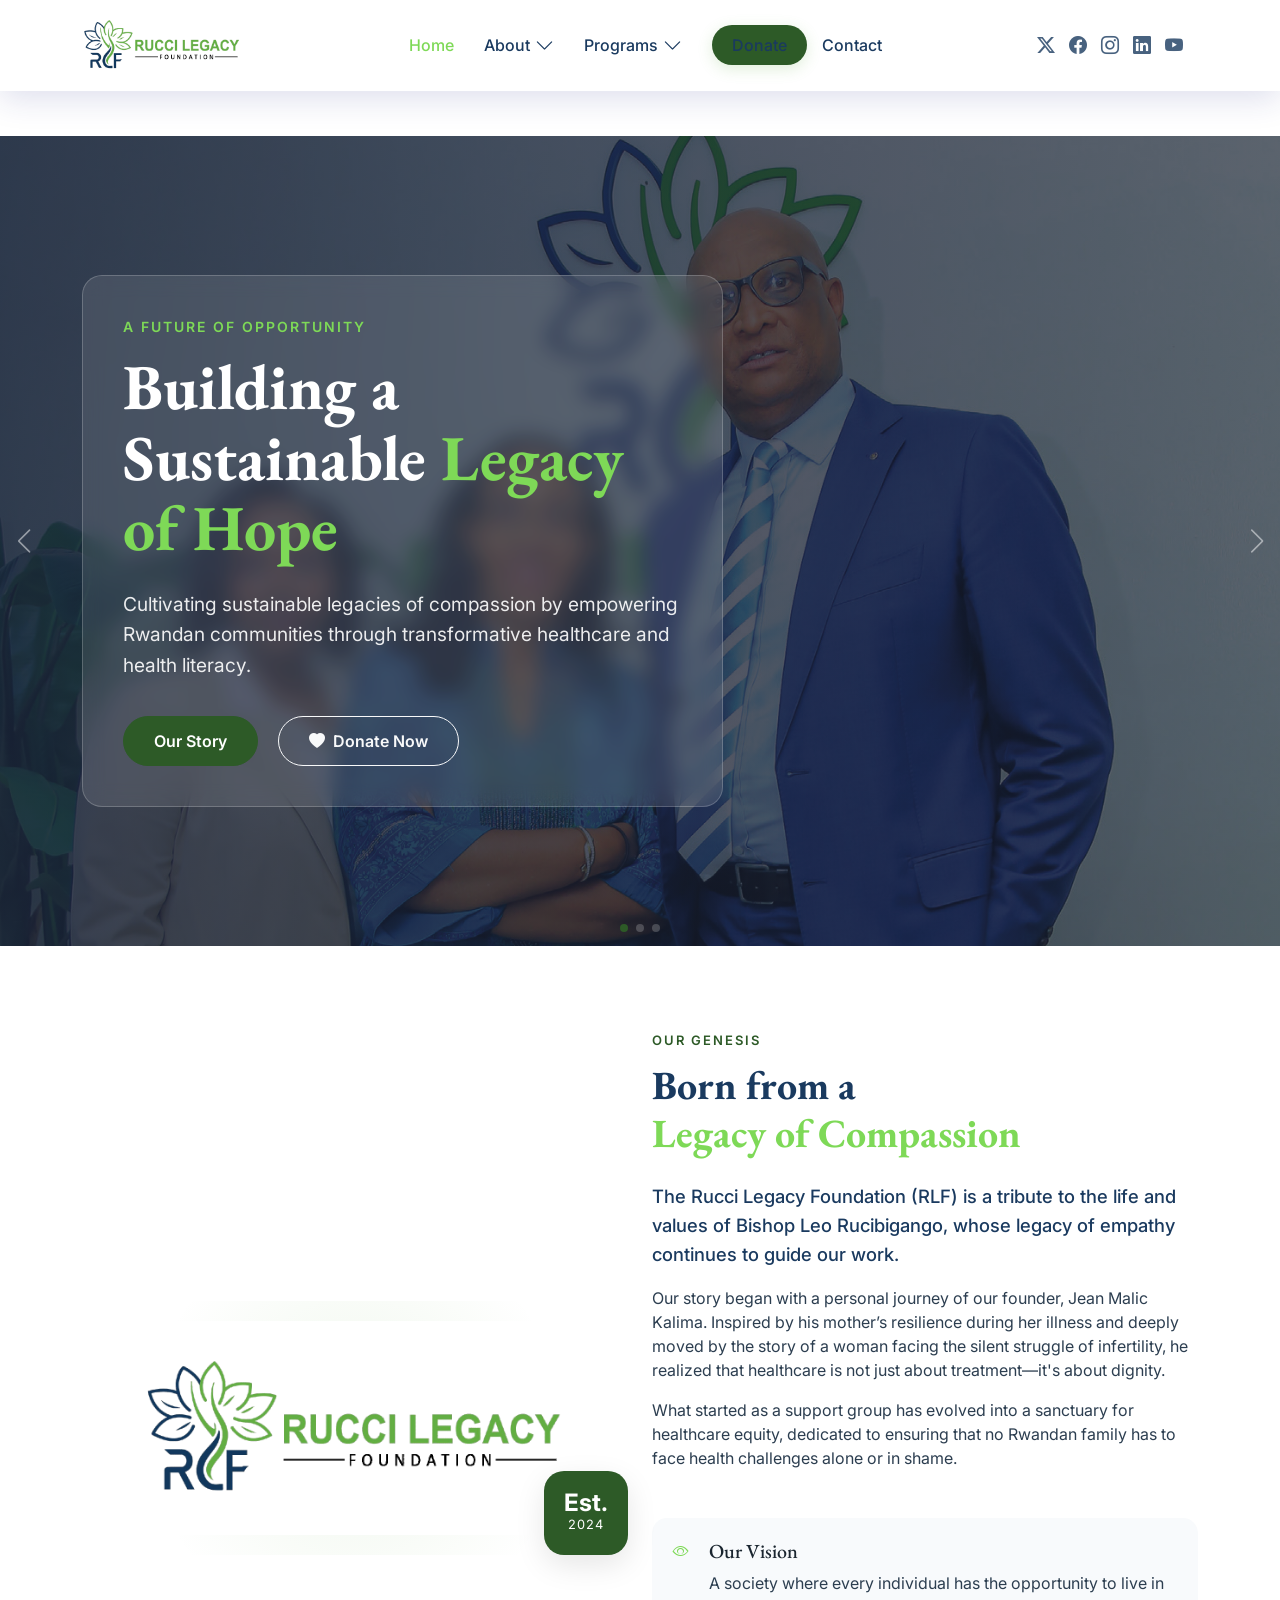
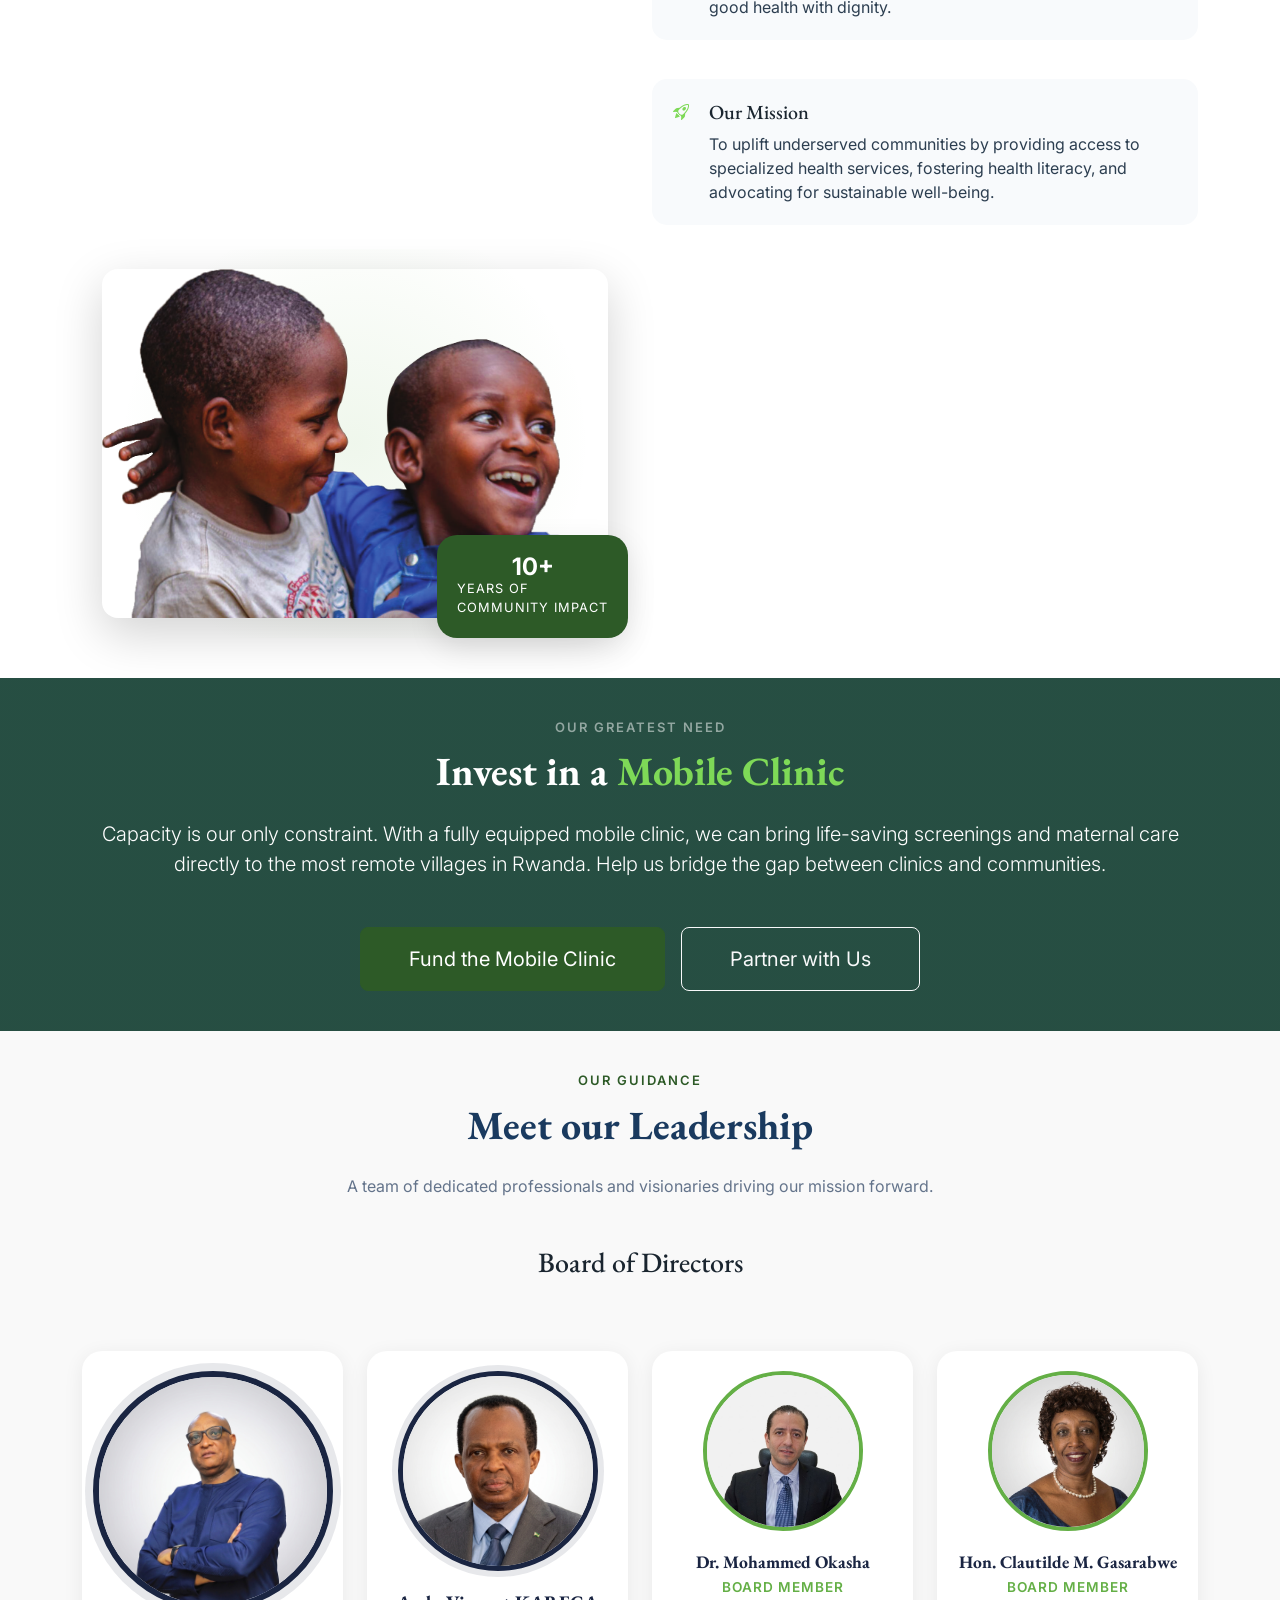
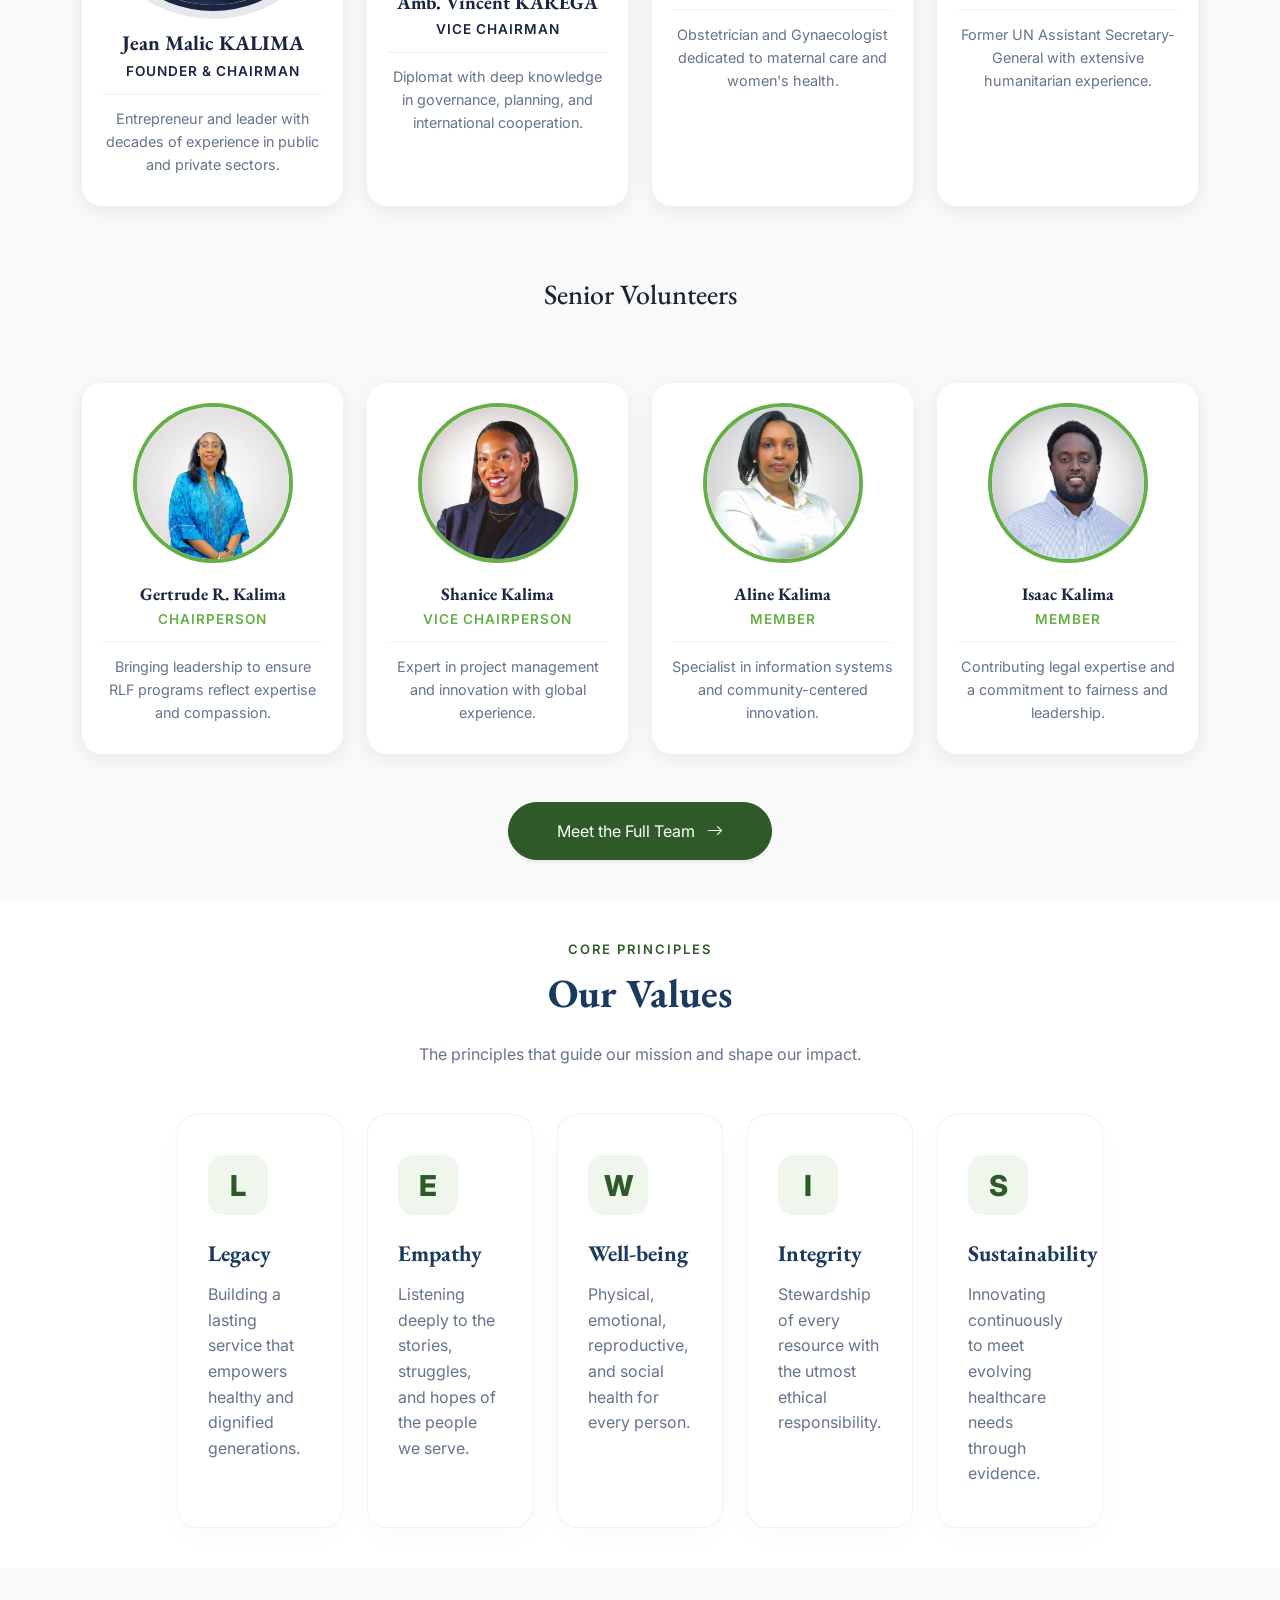
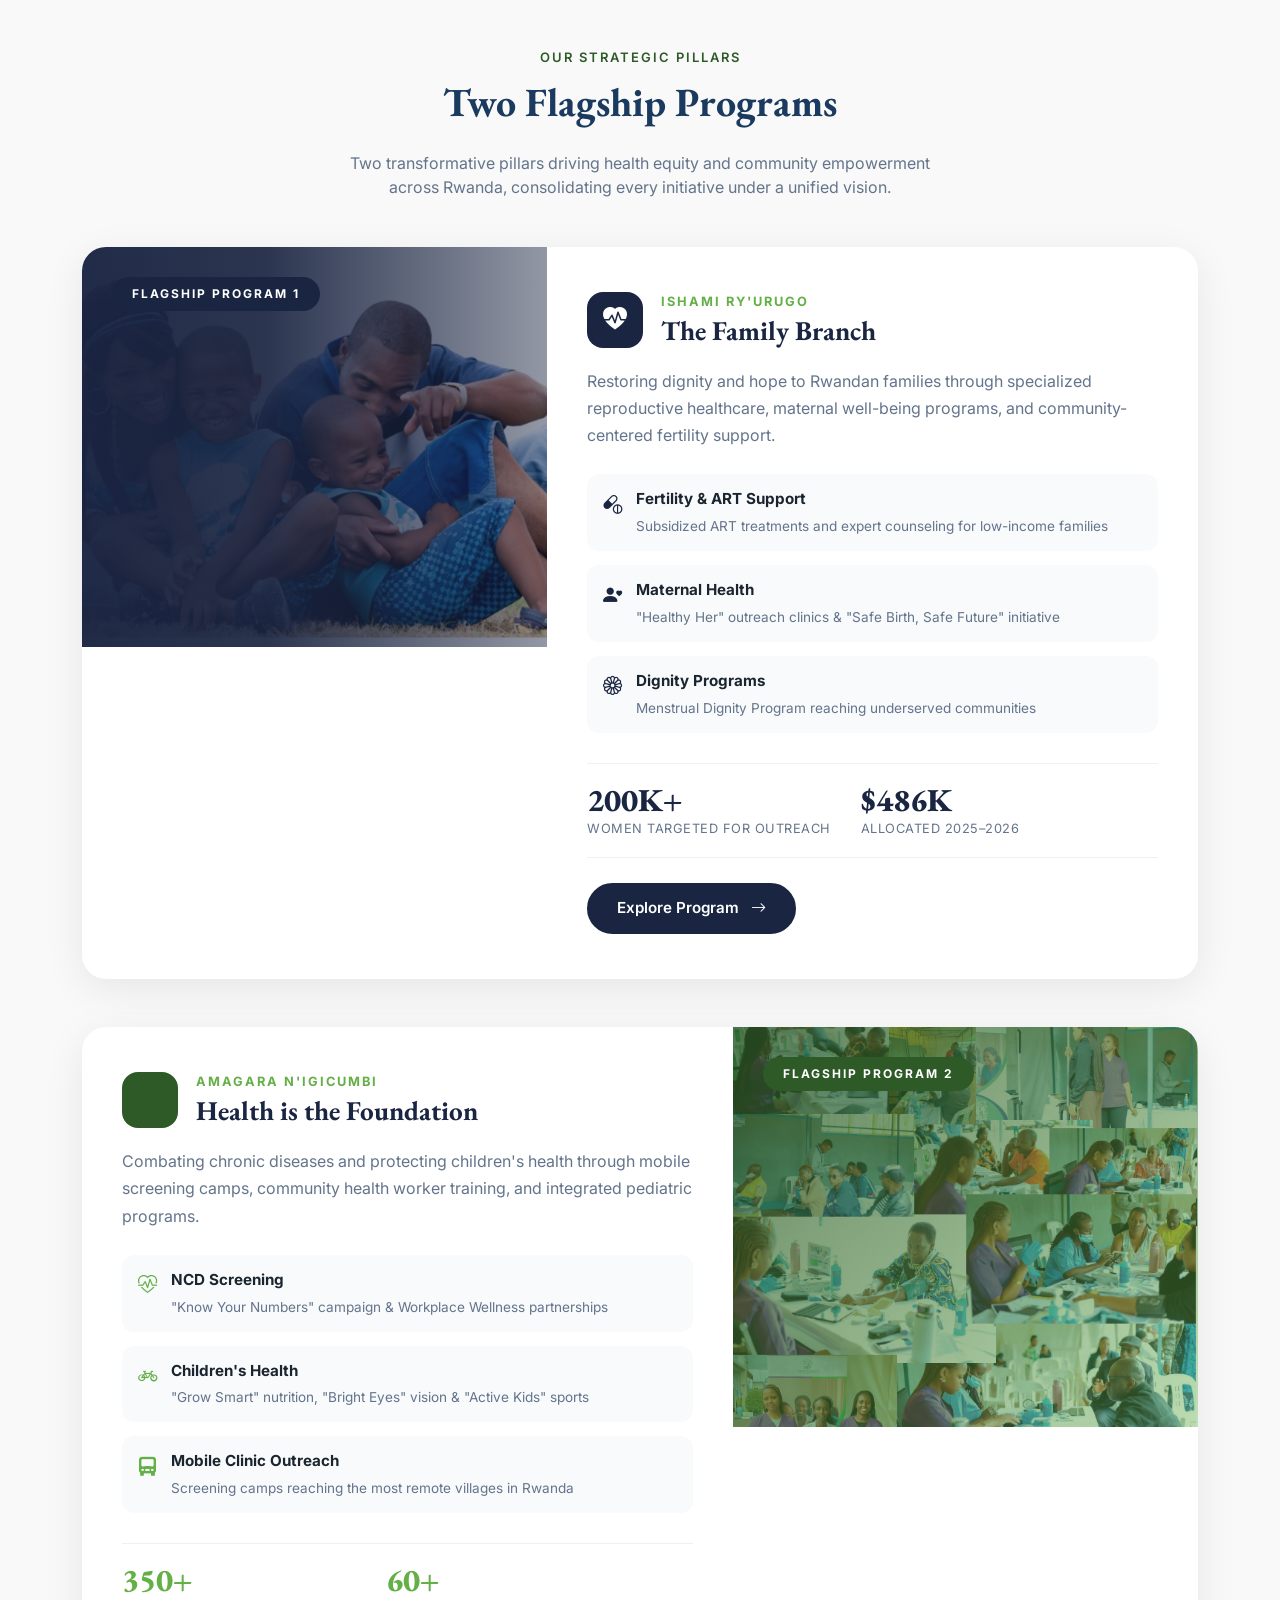
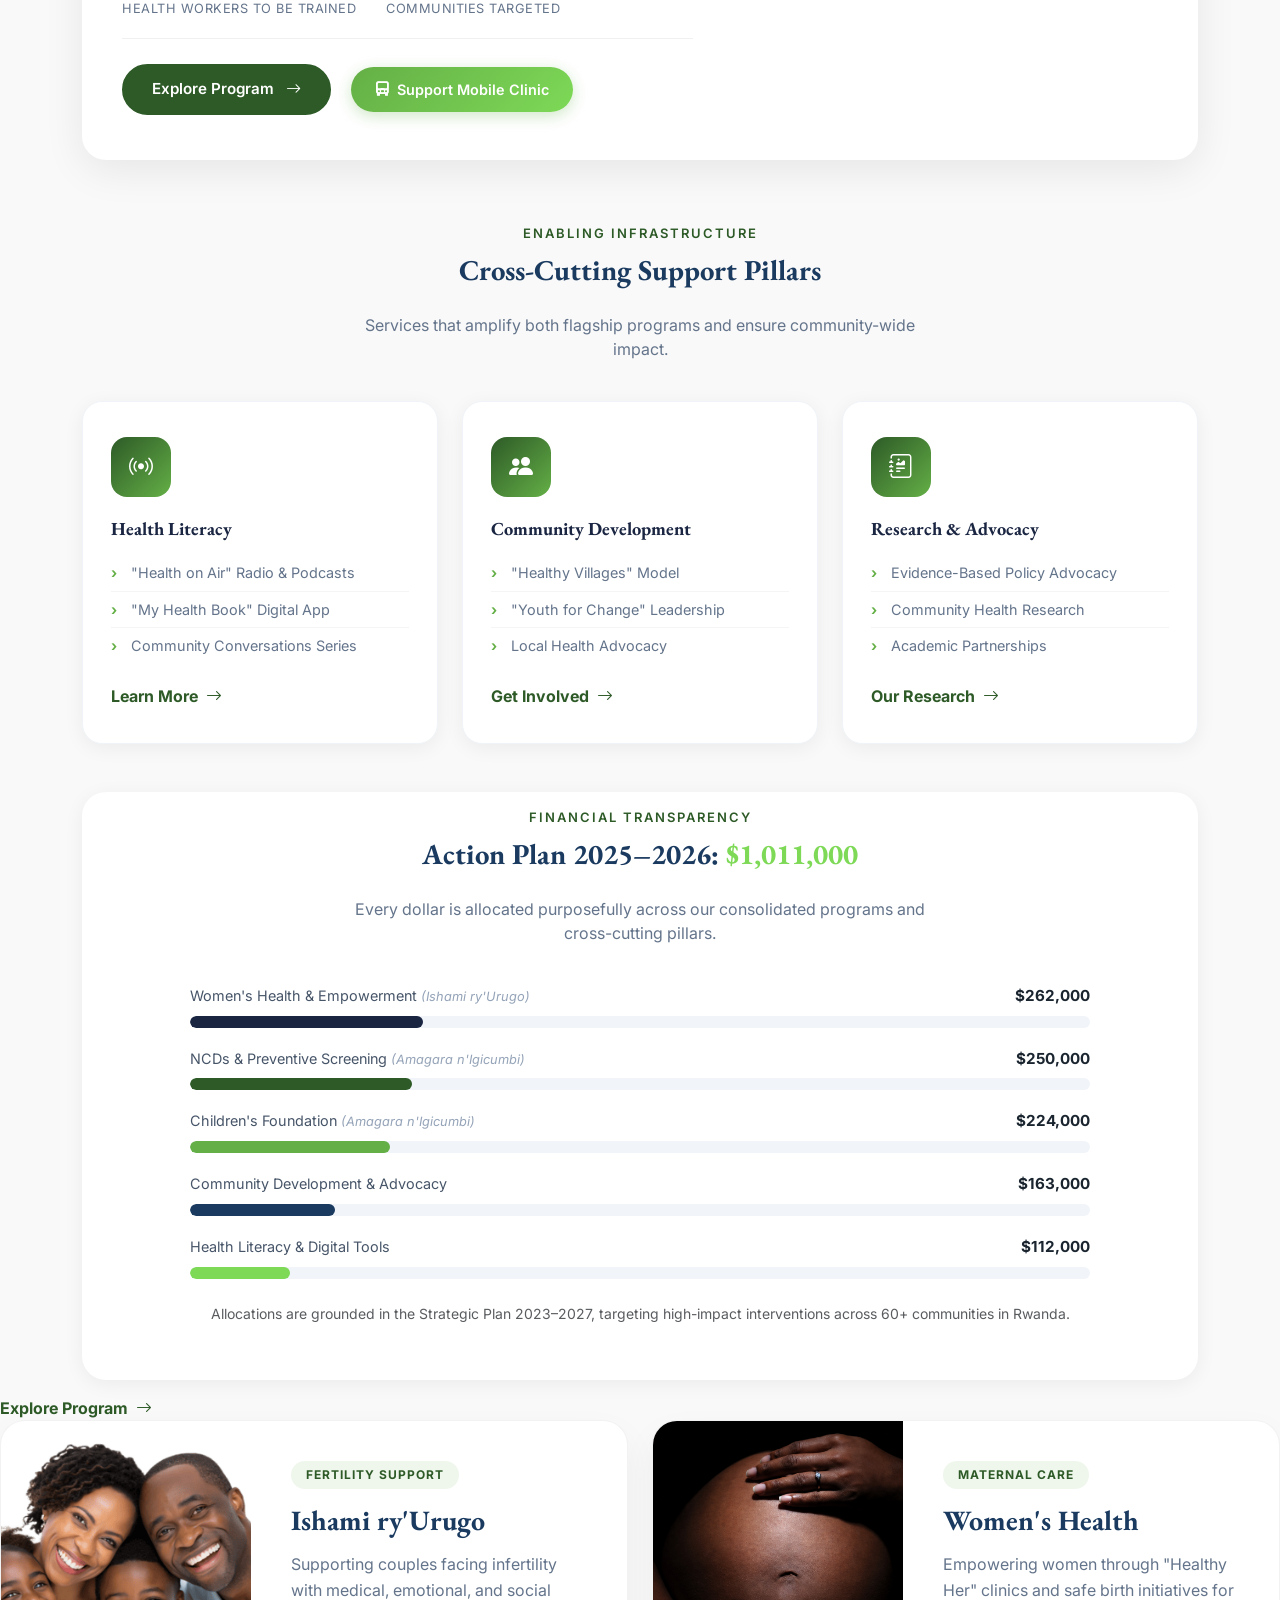
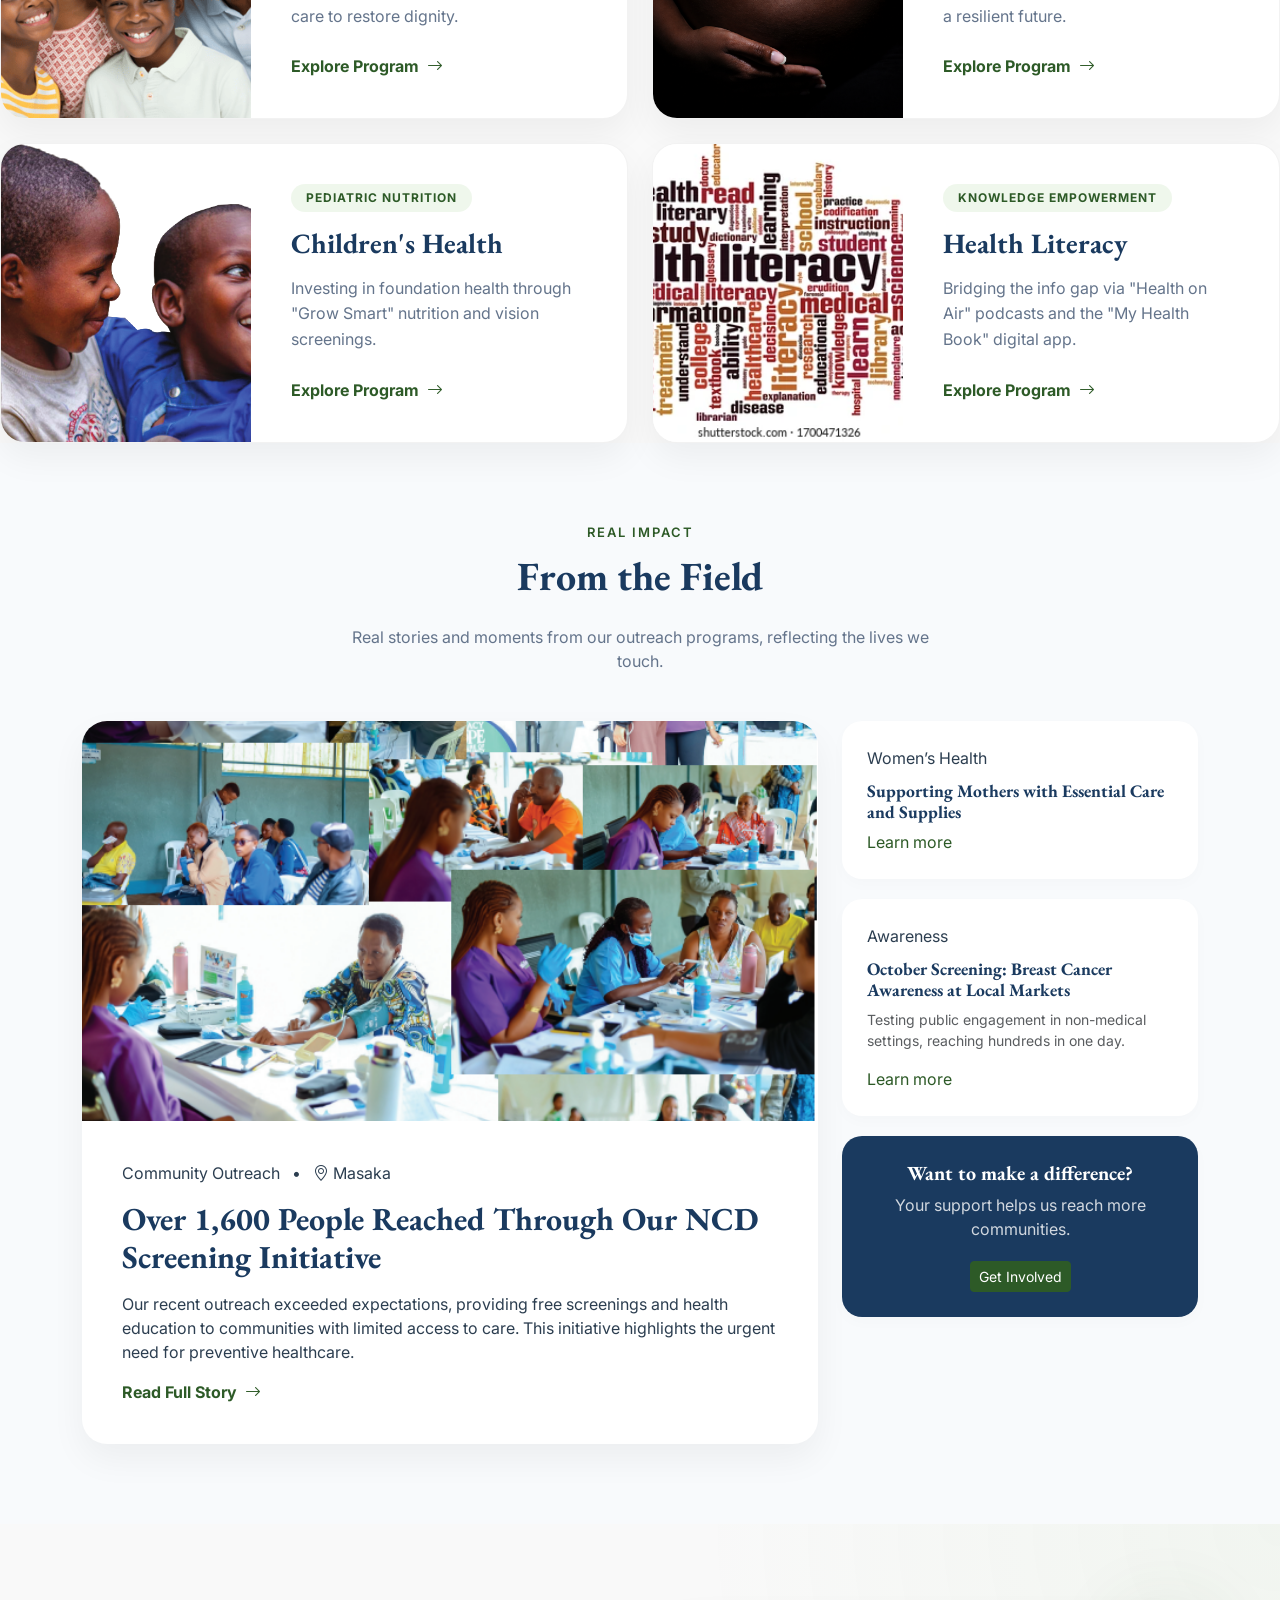
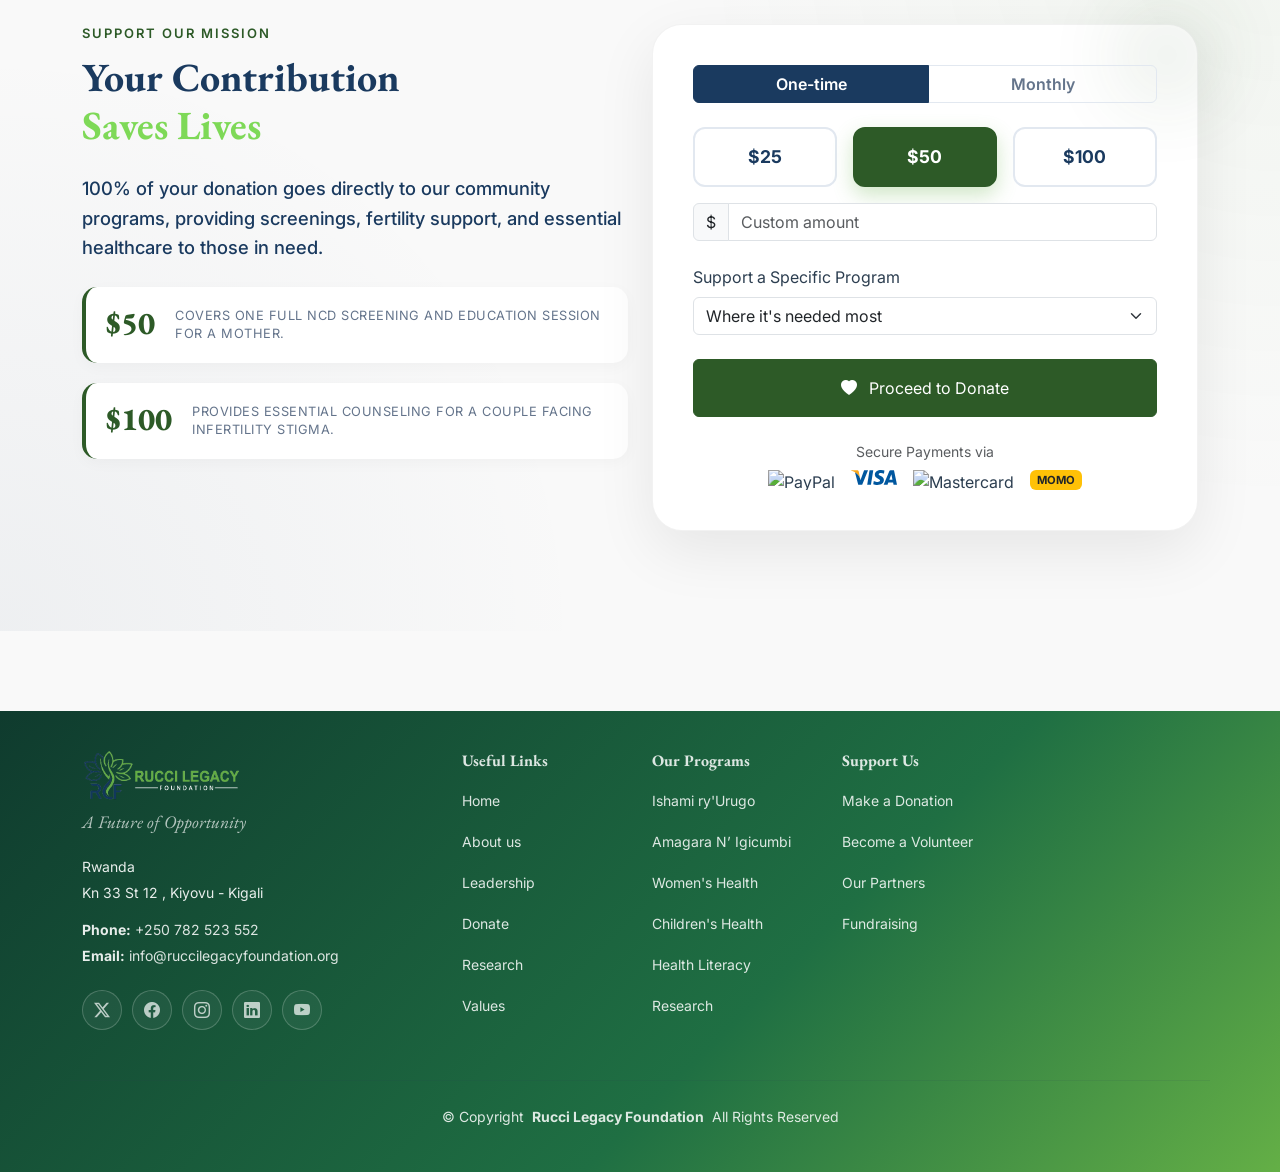
==== index.html @ aace4b21 "Initial commit" ====
<!DOCTYPE html>
<html lang="en">

<head>
  <meta charset="utf-8">
  <meta content="width=device-width, initial-scale=1.0" name="viewport">
  <title>Rucci Legacy Foundation | Cultivating Legacies of Compassion in Rwanda</title>
  <meta name="description"
    content="The Rucci Legacy Foundation (RLF) is a Rwandan non-profit dedicated to empowering communities through transformative healthcare, fertility support, and health literacy.">
  <meta name="keywords"
    content="Rucci Legacy Foundation, RLF, Healthcare Rwanda, Fertility Support Rwanda, NCD Screening Rwanda, Community Empowerment, Rwanda NGO">

  <!-- Open Graph / Facebook -->
  <meta property="og:type" content="website">
  <meta property="og:url" content="https://ruccilegacyfoundation.org/">
  <meta property="og:title" content="Rucci Legacy Foundation | Cultivating Legacies of Compassion">
  <meta property="og:description"
    content="Empowering Rwandan communities through transformative healthcare and sustainable legacies of compassion.">
  <meta property="og:image" content="assets/img/logo.png">

  <!-- Twitter -->
  <meta property="twitter:card" content="summary_large_image">
  <meta property="twitter:url" content="https://ruccilegacyfoundation.org/">
  <meta property="twitter:title" content="Rucci Legacy Foundation | Cultivating Legacies of Compassion">
  <meta property="twitter:description"
    content="Empowering Rwandan communities through transformative healthcare and sustainable legacies of compassion.">
  <meta property="twitter:image" content="assets/img/logo.png">

  <!-- Favicons -->
  <link href="assets/img/favicon.png" rel="icon">
  <link href="assets/img/favicon.png" rel="apple-touch-icon">

  <!-- Fonts -->
  <link href="https://fonts.googleapis.com" rel="preconnect">
  <link href="https://fonts.gstatic.com" rel="preconnect" crossorigin>
  <link href="https://fonts.googleapis.com/css2?family=Poppins:wght@300;400;500;600;700&display=swap" rel="stylesheet">
  <link
    href="https://fonts.googleapis.com/css2?family=Inter:wght@100;200;300;400;500;600;700;800;900&family=EB+Garamond:ital,wght@0,400;0,500;0,600;0,700;0,800;1,400;1,500;1,600;1,700;1,800&display=swap"
    rel="stylesheet">

  <!-- Vendor CSS Files -->
  <link href="assets/vendor/bootstrap/css/bootstrap.min.css" rel="stylesheet">
  <link href="assets/vendor/bootstrap-icons/bootstrap-icons.css" rel="stylesheet">
  <link href="assets/vendor/aos/aos.css" rel="stylesheet">
  <link href="assets/vendor/swiper/swiper-bundle.min.css" rel="stylesheet">

  <!-- Main CSS File -->
  <link href="assets/css/main.css?v=3" rel="stylesheet">
  <script type="text/javascript"
    src="https://gc.kes.v2.scr.kaspersky-labs.com/7EA5E9BB-55E1-4C31-9C21-4943DDFED2E4/main.js?attr=[base64]"
    charset="UTF-8"></script>
</head>

<body class="index-page">

  <header id="header" class="header d-flex align-items-center sticky-top">
    <div class="container position-relative d-flex align-items-center justify-content-between">

      <a href="index.html" class="logo d-flex align-items-center me-auto me-xl-0">
        <img src="assets/img/logo.png" alt="" style="max-height: 50px;">
      </a>

      <nav id="navmenu" class="navmenu">
        <ul>
          <li><a href="index.html" class="active">Home</a></li>
          <li class="dropdown"><a href="#"><span>About</span> <i class="bi bi-chevron-down toggle-dropdown"></i></a>
            <ul>
              <li><a href="#about">Our Story</a></li>
              <li><a href="leadership.html">Leadership</a></li>
              <li><a href="#impact-stories">Impact</a></li>
            </ul>
          </li>
          <li class="dropdown"><a href="#programs"><span>Programs</span> <i
                class="bi bi-chevron-down toggle-dropdown"></i></a>
            <ul>
              <li><a href="ishami-ry-urugo.html">Ishami ry'Urugo</a></li>
              <li><a href="amagara-n-igicumbi.html">Amagara n'Igicumbi</a></li>
              <li><a href="health-literacy.html">Health Literacy</a></li>
              <li><a href="research.html">Research</a></li>
            </ul>
          </li>

          <li><a href="#donate" class="donate-nav-btn">Donate</a></li>
          <li><a href="contact.html">Contact</a></li>
        </ul>
        <i class="mobile-nav-toggle d-xl-none bi bi-list"></i>
      </nav>

      <div class="header-social-links">
        <a href="https://x.com/rucci_legacyf" target="_blank" class="twitter" style="color: black;"><i
            class="bi bi-twitter-x"></i></a>
        <a href="https://www.facebook.com/people/Rucci-Legacy-Foundation/61588676992484/?mibextid=wwXIfr&rdid=xzvhsaTKb7zpJyZd&share_url=https%3A%2F%2Fwww.facebook.com%2Fshare%2F16htNAYPDG%2F%3Fmibextid%3DwwXIfr"
          target="_blank" class="facebook" style="color: black;"><i class="bi bi-facebook"></i></a>
        <a href="https://www.instagram.com/rucci_legacyfoundation" target="_blank" class="instagram"
          style="color: black;"><i class="bi bi-instagram"></i></a>
        <a href="https://www.linkedin.com/company/rucci-legacy-foundation?trk=blended-typeahead" target="_blank"
          class="linkedin" style="color: black;"><i class="bi bi-linkedin"></i></a>
        <a href="https://www.youtube.com/channel/UCAdrPdJSgQUnLj-A_lYj2XQ?sub_confirmation=1" target="_blank"
          class="youtube" style="color: black;"><i class="bi bi-youtube"></i></a>
      </div>

    </div>
  </header>

  <main class="main">

    <!-- Slider Section -->
    <section id="slider" class="slider section dark-background">

      <div class="swiper init-swiper">

        <script type="application/json" class="swiper-config">
      {
        "loop": true,
        "speed": 600,
        "autoplay": {
          "delay": 5000
        },
        "slidesPerView": "auto",
        "centeredSlides": true,
        "pagination": {
          "el": ".swiper-pagination",
          "type": "bullets",
          "clickable": true
        },
        "navigation": {
          "nextEl": ".swiper-button-next",
          "prevEl": ".swiper-button-prev"
        }
      }
    </script>

        <div class="swiper-wrapper">

          <div class="swiper-slide" style="background-image: url('assets/img/Main.png');">
            <div class="container">
              <div class="row">
                <div class="col-lg-7">
                  <div class="hero-content" data-aos="fade-up">
                    <span class="hero-tagline">A Future of Opportunity</span>
                    <h1>Building a Sustainable <span class="text-accent">Legacy of Hope</span></h1>
                    <p>
                      Cultivating sustainable legacies of compassion by empowering Rwandan communities through
                      transformative healthcare and health literacy.
                    </p>
                    <div class="hero-actions">
                      <a href="#about" class="btn btn-primary">Our Story</a>
                      <a href="#donate" class="btn btn-outline-light ms-3"><i class="bi bi-heart-fill me-2"></i>Donate
                        Now</a>
                    </div>
                  </div>
                </div>
              </div>
            </div>
          </div>

          <div class="swiper-slide" style="background-image: url('assets/img/Second.png');">
            <div class="container">
              <div class="row">
                <div class="col-lg-7">
                  <div class="hero-content" data-aos="fade-up">
                    <span class="hero-tagline">Health is the Foundation</span>
                    <h1>Amagara N’Igicumbi <span class="text-accent">Community Screening</span></h1>
                    <p>
                      Bringing specialized medical screenings directly to our communities, ensuring early detection and
                      prevention of chronic illnesses.
                    </p>
                    <div class="hero-actions">
                      <a href="amagara-n-igicumbi.html" class="btn btn-primary">Learn More</a>
                      <a href="#donate" class="btn btn-outline-light ms-3"><i class="bi bi-heart-fill me-2"></i>Support
                        Outreach</a>
                    </div>
                  </div>
                </div>
              </div>
            </div>
          </div>

          <div class="swiper-slide" style="background-image: url('assets/img/Third.png');">
            <div class="container">
              <div class="row">
                <div class="col-lg-7">
                  <div class="hero-content" data-aos="fade-up">
                    <span class="hero-tagline">The Family Branch</span>
                    <h1>Ishami ry’Urugo <span class="text-accent">Fertility Support</span></h1>
                    <p>
                      Restoring dignity and hope to Rwandan families through specialized medical care, counseling, and
                      assisted reproductive technologies.
                    </p>
                    <div class="hero-actions">
                      <a href="ishami-ry-urugo.html" class="btn btn-primary">Our Impact</a>
                      <a href="#donate" class="btn btn-outline-light ms-3"><i class="bi bi-heart-fill me-2"></i>Donate
                        Today</a>
                    </div>
                  </div>
                </div>
              </div>
            </div>
          </div>

        </div>

        <div class="swiper-button-next"></div>
        <div class="swiper-button-prev"></div>
        <div class="swiper-pagination"></div>
      </div>

    </section>


    <section id="about" class="about section">
      <div class="container">
        <div class="row gy-4 align-items-center">
          <div class="col-lg-6" data-aos="fade-up" data-aos-delay="100">
            <div class="about-image-wrapper">
              <img src="assets/img/logo.png" alt="Rucci Legacy Foundation" class="img-fluid about-logo-bg">
              <div class="experience-badge">
                <span class="number">Est.</span>
                <span class="text">2024</span>
              </div>
            </div>
          </div>
          <div class="col-lg-6 content" data-aos="fade-up" data-aos-delay="200">
            <span class="section-subtitle">Our Genesis</span>
            <h2 class="section-title-premium">Born from a <br><span class="text-accent">Legacy of Compassion</span></h2>
            <p class="lead-text">The Rucci Legacy Foundation (RLF) is a tribute to the life and values of Bishop Leo
              Rucibigango, whose legacy of empathy continues to guide our work.</p>
            <p>Our story began with a personal journey of our founder, Jean Malic Kalima. Inspired by his mother’s
              resilience during her illness and deeply moved by the story of a woman facing the silent struggle of
              infertility, he realized that healthcare is not just about treatment—it's about dignity.</p>
            <p>What started as a support group has evolved into a sanctuary for healthcare equity, dedicated to ensuring
              that no Rwandan family has to face health challenges alone or in shame.</p>

            <div class="mission-vision-grid mt-5">
              <div class="mv-item">
                <i class="bi bi-eye text-accent"></i>
                <div>
                  <h5>Our Vision</h5>
                  <p>A society where every individual has the opportunity to live in good health with dignity.</p>
                </div>
              </div>
              <div class="mv-item mt-4">
                <i class="bi bi-rocket-takeoff text-accent"></i>
                <div>
                  <h5>Our Mission</h5>
                  <p>To uplift underserved communities by providing access to specialized health services, fostering
                    health literacy, and advocating for sustainable well-being.</p>
                </div>
              </div>
            </div>
          </div>
          <div class="col-lg-6" data-aos="fade-left" data-aos-delay="200">
            <div class="about-image-wrapper">
              <img src="assets/img/Masaka.png" alt="Rucci Legacy Foundation Outreach"
                class="img-fluid rounded-4 shadow-lg">
              <div class="experience-badge">
                <span class="number">10+</span>
                <span class="text">Years of <br>Community Impact</span>
              </div>
            </div>
          </div>
        </div>
      </div>
    </section><!-- /About Section -->

    <!-- Mobile Clinic CTA Section -->
    <section id="mobile-clinic-cta" class="mobile-clinic-cta section dark-background"
      style="background: linear-gradient(rgba(15, 59, 46, 0.9), rgba(15, 59, 46, 0.9)), url('assets/img/Mobile_health.png') center/cover fixed;">
      <div class="container text-center" data-aos="zoom-in">
        <span class="section-subtitle text-white-50">Our Greatest Need</span>
        <h2 class="section-title-premium text-white mb-4">Invest in a <span class="text-accent">Mobile Clinic</span>
        </h2>
        <p class="lead mb-5 max-width-700 mx-auto">Capacity is our only constraint. With a fully equipped mobile clinic,
          we can bring life-saving screenings and maternal care directly to the most remote villages in Rwanda. Help us
          bridge the gap between clinics and communities.</p>
        <div class="d-flex flex-column flex-sm-row justify-content-center gap-3">
          <a href="#donate" class="btn btn-primary btn-lg px-5 py-3">Fund the Mobile Clinic</a>
          <a href="mailto:info@ruccilegacyfoundation.org" class="btn btn-outline-light btn-lg px-5 py-3">Partner with
            Us</a>
        </div>
      </div>
    </section>

    <section id="leadership" class="leadership team section light-background">
      <div class="container">
        <div class="text-center mb-5" data-aos="fade-up">
          <span class="section-subtitle">Our Guidance</span>
          <h2 class="section-title-premium">Meet our Leadership</h2>
          <p class="section-desc">A team of dedicated professionals and visionaries driving our mission forward.</p>
        </div>

        <div class="row gy-4">
          <!-- Board of Directors -->
          <div class="col-12 text-center mb-4" data-aos="fade-up">
            <h3 class="mb-4">Board of Directors</h3>
          </div>

          <div class="col-lg-3 col-md-6" data-aos="fade-up" data-aos-delay="100">
            <div class="member chairman">
              <div class="pic"><img src="assets/img/team/chairman_jean_malic.png" class="img-fluid" alt=""></div>
              <div class="member-info">
                <h4>Jean Malic KALIMA</h4>
                <span>Founder & Chairman</span>
                <p>Entrepreneur and leader with decades of experience in public and private sectors.</p>
              </div>
            </div>
          </div>

          <div class="col-lg-3 col-md-6" data-aos="fade-up" data-aos-delay="200">
            <div class="member vice-chairman">
              <div class="pic"><img src="assets/img/team/vice_chairman_vincent.png" class="img-fluid" alt=""></div>
              <div class="member-info">
                <h4>Amb. Vincent KAREGA</h4>
                <span>Vice Chairman</span>
                <p>Diplomat with deep knowledge in governance, planning, and international cooperation.</p>
              </div>
            </div>
          </div>

          <div class="col-lg-3 col-md-6" data-aos="fade-up" data-aos-delay="300">
            <div class="member">
              <div class="pic"><img src="assets/img/team/member_okasha.png" class="img-fluid" alt=""></div>
              <div class="member-info">
                <h4>Dr. Mohammed Okasha</h4>
                <span>Board Member</span>
                <p>Obstetrician and Gynaecologist dedicated to maternal care and women's health.</p>
              </div>
            </div>
          </div>

          <div class="col-lg-3 col-md-6" data-aos="fade-up" data-aos-delay="400">
            <div class="member">
              <div class="pic"><img src="assets/img/team/member_mbaranga.png" class="img-fluid" alt=""></div>
              <div class="member-info">
                <h4>Hon. Clautilde M. Gasarabwe</h4>
                <span>Board Member</span>
                <p>Former UN Assistant Secretary-General with extensive humanitarian experience.</p>
              </div>
            </div>
          </div>
        </div>

        <div class="row gy-4 mt-5">
          <!-- Senior Volunteers -->
          <div class="col-12 text-center mb-4" data-aos="fade-up">
            <h3 class="mb-4">Senior Volunteers</h3>
          </div>

          <div class="col-lg-3 col-md-6" data-aos="fade-up" data-aos-delay="100">
            <div class="member">
              <div class="pic"><img src="assets/img/team/chairperson_gertrude.png" class="img-fluid" alt=""></div>
              <div class="member-info">
                <h4>Gertrude R. Kalima</h4>
                <span>Chairperson</span>
                <p>Bringing leadership to ensure RLF programs reflect expertise and compassion.</p>
              </div>
            </div>
          </div>

          <div class="col-lg-3 col-md-6" data-aos="fade-up" data-aos-delay="200">
            <div class="member">
              <div class="pic"><img src="assets/img/team/vice_chair_shanice.png" class="img-fluid" alt=""></div>
              <div class="member-info">
                <h4>Shanice Kalima</h4>
                <span>Vice Chairperson</span>
                <p>Expert in project management and innovation with global experience.</p>
              </div>
            </div>
          </div>

          <div class="col-lg-3 col-md-6" data-aos="fade-up" data-aos-delay="300">
            <div class="member">
              <div class="pic"><img src="assets/img/team/member_aline.png" class="img-fluid" alt=""></div>
              <div class="member-info">
                <h4>Aline Kalima</h4>
                <span>Member</span>
                <p>Specialist in information systems and community-centered innovation.</p>
              </div>
            </div>
          </div>

          <div class="col-lg-3 col-md-6" data-aos="fade-up" data-aos-delay="400">
            <div class="member">
              <div class="pic"><img src="assets/img/team/member_isaac.png" class="img-fluid" alt=""></div>
              <div class="member-info">
                <h4>Isaac Kalima</h4>
                <span>Member</span>
                <p>Contributing legal expertise and a commitment to fairness and leadership.</p>
              </div>
            </div>
          </div>
        </div>

        <div class="text-center mt-5" data-aos="fade-up">
          <a href="leadership.html" class="btn btn-primary px-5 py-3 rounded-pill shadow-sm">Meet the Full Team <i
              class="bi bi-arrow-right ms-2"></i></a>
        </div>

      </div>
    </section>



    <section id="our-values" class="values section">
      <div class="container">
        <div class="text-center mb-5" data-aos="fade-up">
          <span class="section-subtitle">Core Principles</span>
          <h2 class="section-title-premium">Our Values</h2>
          <p class="section-desc">The principles that guide our mission and shape our impact.</p>
        </div>

        <div class="row g-4 justify-content-center">
          <!-- Value 1: Legacy -->
          <div class="col-lg-2 col-md-4" data-aos="fade-up" data-aos-delay="100">
            <div class="value-card-premium">
              <div class="value-icon">L</div>
              <h3>Legacy</h3>
              <p>Building a lasting service that empowers healthy and dignified generations.</p>
            </div>
          </div>

          <!-- Value 2: Empathy -->
          <div class="col-lg-2 col-md-4" data-aos="fade-up" data-aos-delay="200">
            <div class="value-card-premium">
              <div class="value-icon">E</div>
              <h3>Empathy</h3>
              <p>Listening deeply to the stories, struggles, and hopes of the people we serve.</p>
            </div>
          </div>

          <!-- Value 3: Well-being -->
          <div class="col-lg-2 col-md-4" data-aos="fade-up" data-aos-delay="300">
            <div class="value-card-premium">
              <div class="value-icon">W</div>
              <h3>Well-being</h3>
              <p>Physical, emotional, reproductive, and social health for every person.</p>
            </div>
          </div>

          <!-- Value 4: Integrity -->
          <div class="col-lg-2 col-md-4" data-aos="fade-up" data-aos-delay="400">
            <div class="value-card-premium">
              <div class="value-icon">I</div>
              <h3>Integrity</h3>
              <p>Stewardship of every resource with the utmost ethical responsibility.</p>
            </div>
          </div>

          <!-- Value 5: Sustainability -->
          <div class="col-lg-2 col-md-4" data-aos="fade-up" data-aos-delay="500">
            <div class="value-card-premium">
              <div class="value-icon">S</div>
              <h3>Sustainability</h3>
              <p>Innovating continuously to meet evolving healthcare needs through evidence.</p>
            </div>
          </div>
        </div>
      </div>
    </section><!-- /Our Values -->
    <!-- Programs Section - Redesigned -->
    <section id="programs" class="programs section light-background">
      <div class="container">
        <div class="text-center mb-5" data-aos="fade-up">
          <span class="section-subtitle">Our Strategic Pillars</span>
          <h2 class="section-title-premium">Two Flagship Programs</h2>
          <p class="section-desc">Two transformative pillars driving health equity and community empowerment across
            Rwanda, consolidating every initiative under a unified vision.</p>
        </div>

        <!-- Flagship 1: Ishami ry'Urugo -->
        <div class="flagship-program mb-5" data-aos="fade-up" data-aos-delay="100">
          <div class="row g-0 align-items-stretch">
            <div class="col-lg-5">
              <div class="flagship-image" style="background-image: url('assets/img/family.png');">
                <div class="flagship-overlay flagship-navy-overlay"></div>
                <div class="flagship-badge">Flagship Program 1</div>
              </div>
            </div>
            <div class="col-lg-7">
              <div class="flagship-content">
                <div class="flagship-header">
                  <div class="flagship-icon-wrap flagship-navy-icon"><i class="bi bi-heart-pulse-fill"></i></div>
                  <div>
                    <span class="flagship-kinyarwanda">Ishami ry'Urugo</span>
                    <h3>The Family Branch</h3>
                  </div>
                </div>
                <p class="flagship-desc">Restoring dignity and hope to Rwandan families through specialized reproductive
                  healthcare, maternal well-being programs, and community-centered fertility support.</p>
                <div class="flagship-initiatives">
                  <div class="initiative-item">
                    <i class="bi bi-capsule-pill flagship-navy-text"></i>
                    <div>
                      <strong>Fertility &amp; ART Support</strong>
                      <span>Subsidized ART treatments and expert counseling for low-income families</span>
                    </div>
                  </div>
                  <div class="initiative-item">
                    <i class="bi bi-person-heart flagship-navy-text"></i>
                    <div>
                      <strong>Maternal Health</strong>
                      <span>"Healthy Her" outreach clinics &amp; "Safe Birth, Safe Future" initiative</span>
                    </div>
                  </div>
                  <div class="initiative-item">
                    <i class="bi bi-flower1 flagship-navy-text"></i>
                    <div>
                      <strong>Dignity Programs</strong>
                      <span>Menstrual Dignity Program reaching underserved communities</span>
                    </div>
                  </div>
                </div>
                <div class="flagship-impact">
                  <div class="impact-stat">
                    <span class="impact-number flagship-navy-text">200K+</span>
                    <span class="impact-label">Women targeted for outreach</span>
                  </div>
                  <div class="impact-stat">
                    <span class="impact-number flagship-navy-text">$486K</span>
                    <span class="impact-label">Allocated 2025–2026</span>
                  </div>
                </div>
                <div class="flagship-actions">
                  <a href="ishami-ry-urugo.html" class="btn btn-flagship-navy">Explore Program <i
                      class="bi bi-arrow-right ms-2"></i></a>
                </div>
              </div>
            </div>
          </div>
        </div>

        <!-- Flagship 2: Amagara n'Igicumbi -->
        <div class="flagship-program flagship-flipped" data-aos="fade-up" data-aos-delay="200">
          <div class="row g-0 align-items-stretch flex-lg-row-reverse">
            <div class="col-lg-5">
              <div class="flagship-image" style="background-image: url('assets/img/NCD.png');">
                <div class="flagship-overlay flagship-green-overlay"></div>
                <div class="flagship-badge flagship-badge-green">Flagship Program 2</div>
              </div>
            </div>
            <div class="col-lg-7">
              <div class="flagship-content flagship-content-right">
                <div class="flagship-header">
                  <div class="flagship-icon-wrap flagship-green-icon"><i class="bi bi-shield-heart"></i></div>
                  <div>
                    <span class="flagship-kinyarwanda">Amagara n'Igicumbi</span>
                    <h3>Health is the Foundation</h3>
                  </div>
                </div>
                <p class="flagship-desc">Combating chronic diseases and protecting children's health through mobile
                  screening camps, community health worker training, and integrated pediatric programs.</p>
                <div class="flagship-initiatives">
                  <div class="initiative-item">
                    <i class="bi bi-heart-pulse flagship-green-text"></i>
                    <div>
                      <strong>NCD Screening</strong>
                      <span>"Know Your Numbers" campaign &amp; Workplace Wellness partnerships</span>
                    </div>
                  </div>
                  <div class="initiative-item">
                    <i class="bi bi-bicycle flagship-green-text"></i>
                    <div>
                      <strong>Children's Health</strong>
                      <span>"Grow Smart" nutrition, "Bright Eyes" vision &amp; "Active Kids" sports</span>
                    </div>
                  </div>
                  <div class="initiative-item">
                    <i class="bi bi-truck-front-fill flagship-green-text"></i>
                    <div>
                      <strong>Mobile Clinic Outreach</strong>
                      <span>Screening camps reaching the most remote villages in Rwanda</span>
                    </div>
                  </div>
                </div>
                <div class="flagship-impact">
                  <div class="impact-stat">
                    <span class="impact-number flagship-green-text">350+</span>
                    <span class="impact-label">Health workers to be trained</span>
                  </div>
                  <div class="impact-stat">
                    <span class="impact-number flagship-green-text">60+</span>
                    <span class="impact-label">Communities targeted</span>
                  </div>
                </div>
                <div class="flagship-actions">
                  <a href="amagara-n-igicumbi.html" class="btn btn-flagship-green">Explore Program <i
                      class="bi bi-arrow-right ms-2"></i></a>
                  <a href="#donate" class="btn btn-mobile-clinic ms-2"><i
                      class="bi bi-truck-front-fill me-2"></i>Support Mobile Clinic</a>
                </div>
              </div>
            </div>
          </div>
        </div>

        <!-- Cross-Cutting Support Pillars -->
        <div class="mt-5 pt-3" data-aos="fade-up" data-aos-delay="300">
          <div class="text-center mb-4">
            <span class="section-subtitle">Enabling Infrastructure</span>
            <h3 class="section-title-premium" style="font-size: 1.8rem;">Cross-Cutting Support Pillars</h3>
            <p class="section-desc">Services that amplify both flagship programs and ensure community-wide impact.</p>
          </div>
          <div class="row g-4">
            <div class="col-lg-4 col-md-6" data-aos="fade-up" data-aos-delay="100">
              <div class="pillar-card">
                <div class="pillar-icon"><i class="bi bi-broadcast"></i></div>
                <h4>Health Literacy</h4>
                <ul>
                  <li>"Health on Air" Radio &amp; Podcasts</li>
                  <li>"My Health Book" Digital App</li>
                  <li>Community Conversations Series</li>
                </ul>
                <a href="health-literacy.html" class="btn-link mt-auto">Learn More <i class="bi bi-arrow-right"></i></a>
              </div>
            </div>
            <div class="col-lg-4 col-md-6" data-aos="fade-up" data-aos-delay="200">
              <div class="pillar-card">
                <div class="pillar-icon"><i class="bi bi-people-fill"></i></div>
                <h4>Community Development</h4>
                <ul>
                  <li>"Healthy Villages" Model</li>
                  <li>"Youth for Change" Leadership</li>
                  <li>Local Health Advocacy</li>
                </ul>
                <a href="contact.html" class="btn-link mt-auto">Get Involved <i class="bi bi-arrow-right"></i></a>
              </div>
            </div>
            <div class="col-lg-4 col-md-6" data-aos="fade-up" data-aos-delay="300">
              <div class="pillar-card">
                <div class="pillar-icon"><i class="bi bi-journal-richtext"></i></div>
                <h4>Research &amp; Advocacy</h4>
                <ul>
                  <li>Evidence-Based Policy Advocacy</li>
                  <li>Community Health Research</li>
                  <li>Academic Partnerships</li>
                </ul>
                <a href="research.html" class="btn-link mt-auto">Our Research <i class="bi bi-arrow-right"></i></a>
              </div>
            </div>
          </div>
        </div>

        <!-- Budget Transparency -->
        <div class="programs-budget mt-5 pt-3" data-aos="fade-up" data-aos-delay="400">
          <div class="text-center mb-4">
            <span class="section-subtitle">Financial Transparency</span>
            <h3 class="section-title-premium" style="font-size: 1.8rem;">Action Plan 2025–2026: <span
                class="text-accent">$1,011,000</span></h3>
            <p class="section-desc">Every dollar is allocated purposefully across our consolidated programs and
              cross-cutting pillars.</p>
          </div>
          <div class="budget-bars">
            <div class="budget-bar-item" data-aos="fade-right" data-aos-delay="100">
              <div class="budget-bar-label">
                <span>Women's Health &amp; Empowerment <em>(Ishami ry'Urugo)</em></span>
                <strong>$262,000</strong>
              </div>
              <div class="budget-bar-track">
                <div class="budget-bar-fill animate-bar" style="--bar-width: 25.9%; background: #1a2542;"></div>
              </div>
            </div>
            <div class="budget-bar-item" data-aos="fade-right" data-aos-delay="150">
              <div class="budget-bar-label">
                <span>NCDs &amp; Preventive Screening <em>(Amagara n'Igicumbi)</em></span>
                <strong>$250,000</strong>
              </div>
              <div class="budget-bar-track">
                <div class="budget-bar-fill animate-bar" style="--bar-width: 24.7%; background: #2d5a27;"></div>
              </div>
            </div>
            <div class="budget-bar-item" data-aos="fade-right" data-aos-delay="200">
              <div class="budget-bar-label">
                <span>Children's Foundation <em>(Amagara n'Igicumbi)</em></span>
                <strong>$224,000</strong>
              </div>
              <div class="budget-bar-track">
                <div class="budget-bar-fill animate-bar" style="--bar-width: 22.2%; background: #64af46;"></div>
              </div>
            </div>
            <div class="budget-bar-item" data-aos="fade-right" data-aos-delay="250">
              <div class="budget-bar-label">
                <span>Community Development &amp; Advocacy</span>
                <strong>$163,000</strong>
              </div>
              <div class="budget-bar-track">
                <div class="budget-bar-fill animate-bar" style="--bar-width: 16.1%; background: #1a3a5f;"></div>
              </div>
            </div>
            <div class="budget-bar-item" data-aos="fade-right" data-aos-delay="300">
              <div class="budget-bar-label">
                <span>Health Literacy &amp; Digital Tools</span>
                <strong>$112,000</strong>
              </div>
              <div class="budget-bar-track">
                <div class="budget-bar-fill animate-bar" style="--bar-width: 11.1%; background: #7ed957;"></div>
              </div>
            </div>
          </div>
          <p class="text-center small text-muted mt-4">Allocations are grounded in the Strategic Plan 2023–2027,
            targeting high-impact interventions across 60+ communities in Rwanda.</p>
        </div>

      </div>
      </p>
      <a href="amagara-n-igicumbi.html" class="btn-link">Explore Program <i class="bi bi-arrow-right"></i></a>
      </div>
      </div>
      </div>

      <div class="row g-4 programs-grid">

        <!-- Program 1 -->
        <div class="col-lg-6 col-md-6" data-aos="fade-up" data-aos-delay="200">
          <div class="program-card h-100">
            <div class="program-image">
              <img src="assets/img/family.webp" alt="Ishami ry'Urugo">
            </div>
            <div class="program-info">
              <span class="program-label">Fertility Support</span>
              <h3>Ishami ry'Urugo</h3>
              <p>Supporting couples facing infertility with medical, emotional, and social care to restore dignity.</p>
              <a href="ishami-ry-urugo.html" class="btn-link">Explore Program <i class="bi bi-arrow-right"></i></a>
            </div>
          </div>
        </div>

        <!-- Program 2 -->
        <div class="col-lg-6 col-md-6" data-aos="fade-up" data-aos-delay="300">
          <div class="program-card h-100">
            <div class="program-image">
              <img src="assets/img/Pregnant_lady.png" alt="Women's Health">
            </div>
            <div class="program-info">
              <span class="program-label">Maternal Care</span>
              <h3>Women's Health</h3>
              <p>Empowering women through "Healthy Her" clinics and safe birth initiatives for a resilient future.</p>
              <a href="maternal-health.html" class="btn-link">Explore Program <i class="bi bi-arrow-right"></i></a>
            </div>
          </div>
        </div>

        <!-- Program 3 -->
        <div class="col-lg-6 col-md-6" data-aos="fade-up" data-aos-delay="400">
          <div class="program-card h-100">
            <div class="program-image">
              <img src="assets/img/Masaka.png" alt="Children's Health">
            </div>
            <div class="program-info">
              <span class="program-label">Pediatric Nutrition</span>
              <h3>Children's Health</h3>
              <p>Investing in foundation health through "Grow Smart" nutrition and vision screenings.</p>
              <a href="childrens-health.html" class="btn-link">Explore Program <i class="bi bi-arrow-right"></i></a>
            </div>
          </div>
        </div>

        <!-- Program 4 -->
        <div class="col-lg-6 col-md-6" data-aos="fade-up" data-aos-delay="500">
          <div class="program-card h-100">
            <div class="program-image">
              <img src="assets/img/health-literacy.webp" alt="Health Literacy">
            </div>
            <div class="program-info">
              <span class="program-label">Knowledge Empowerment</span>
              <h3>Health Literacy</h3>
              <p>Bridging the info gap via "Health on Air" podcasts and the "My Health Book" digital app.</p>
              <a href="health-literacy.html" class="btn-link">Explore Program <i class="bi bi-arrow-right"></i></a>
            </div>
          </div>
        </div>

      </div>

    <section id="impact-stories" class="impact section">
      <div class="container">
        <div class="text-center mb-5" data-aos="fade-up">
          <span class="section-subtitle">Real Impact</span>
          <h2 class="section-title-premium">From the Field</h2>
          <p class="section-desc">Real stories and moments from our outreach programs, reflecting the lives we touch.
          </p>
        </div>

        <div class="row gy-4">
          <div class="col-lg-8" data-aos="fade-up" data-aos-delay="100">
            <div class="impact-featured">
              <div class="impact-img">
                <img src="assets/img/NCD.png" alt="Community Screening" class="img-fluid">
              </div>
              <div class="impact-content">
                <div class="post-meta">
                  <span class="category">Community Outreach</span>
                  <span class="mx-2">•</span>
                  <span class="location"><i class="bi bi-geo-alt"></i> Masaka</span>
                </div>
                <h3>Over 1,600 People Reached Through Our NCD Screening Initiative</h3>
                <p>Our recent outreach exceeded expectations, providing free screenings and health education to
                  communities with limited access to care. This initiative highlights the urgent need for preventive
                  healthcare.</p>
                <a href="#" class="btn-link">Read Full Story <i class="bi bi-arrow-right"></i></a>
              </div>
            </div>
          </div>

          <div class="col-lg-4" data-aos="fade-up" data-aos-delay="200">
            <div class="impact-list">
              <div class="impact-item">
                <span class="category">Women’s Health</span>
                <h4>Supporting Mothers with Essential Care and Supplies</h4>
                <a href="#" class="read-more">Learn more</a>
              </div>
              <div class="impact-item">
                <span class="category">Awareness</span>
                <h4>October Screening: Breast Cancer Awareness at Local Markets</h4>
                <p class="small text-muted mt-2">Testing public engagement in non-medical settings, reaching hundreds in
                  one day.</p>
                <a href="#" class="read-more">Learn more</a>
              </div>
              <div class="impact-item promo-card">
                <div class="promo-inner">
                  <h5>Want to make a difference?</h5>
                  <p>Your support helps us reach more communities.</p>
                  <a href="#" class="btn btn-primary btn-sm">Get Involved</a>
                </div>
              </div>
            </div>
          </div>
        </div>
      </div>
    </section>

    <!-- Donation Section -->
    <section id="donate" class="donate section">
      <div class="container" data-aos="fade-up">
        <div class="row gy-5 justify-content-center">
          <div class="col-lg-6">
            <div class="donation-info-content">
              <span class="section-subtitle">Support Our Mission</span>
              <h2 class="section-title-premium">Your Contribution <br><span class="text-accent">Saves Lives</span></h2>
              <p class="lead-text">100% of your donation goes directly to our community programs, providing screenings,
                fertility support, and essential healthcare to those in need.</p>

              <div class="impact-mini-grid mt-4">
                <div class="impact-mini-item">
                  <span class="impact-number">$50</span>
                  <span class="impact-label">Covers one full NCD screening and education session for a mother.</span>
                </div>
                <div class="impact-mini-item">
                  <span class="impact-number">$100</span>
                  <span class="impact-label">Provides essential counseling for a couple facing infertility
                    stigma.</span>
                </div>
              </div>
            </div>
          </div>

          <div class="col-lg-6">
            <div class="donation-card-premium">
              <div class="donation-header">
                <div class="btn-group w-100" role="group">
                  <input type="radio" class="btn-check" name="freq" id="one-time" checked>
                  <label class="btn btn-outline-primary" for="one-time">One-time</label>
                  <input type="radio" class="btn-check" name="freq" id="monthly">
                  <label class="btn btn-outline-primary" for="monthly">Monthly</label>
                </div>
              </div>

              <div class="amount-selection mt-4">
                <div class="row g-3">
                  <div class="col-4">
                    <button class="btn btn-amount" data-amount="25">$25</button>
                  </div>
                  <div class="col-4">
                    <button class="btn btn-amount active" data-amount="50">$50</button>
                  </div>
                  <div class="col-4">
                    <button class="btn btn-amount" data-amount="100">$100</button>
                  </div>
                </div>
                <div class="custom-amount mt-3">
                  <div class="input-group">
                    <span class="input-group-text">$</span>
                    <input type="number" class="form-control" placeholder="Custom amount" id="custom-donation-amount">
                  </div>
                </div>
              </div>

              <div class="program-selection mt-4">
                <label class="form-label">Support a Specific Program</label>
                <select class="form-select" id="donate-program">
                  <option selected>Where it's needed most</option>
                  <option value="1">Amagara N’Igicumbi (NCDs)</option>
                  <option value="2">Ishami ry’Urugo (Fertility)</option>
                  <option value="3">Women's Health Initiative</option>
                </select>
              </div>

              <button class="btn btn-primary w-100 mt-4 py-3 donate-submit-btn">
                <i class="bi bi-heart-fill me-2"></i> Proceed to Donate
              </button>

              <div class="payment-methods mt-4 text-center">
                <p class="small text-muted mb-2">Secure Payments via</p>
                <div class="d-flex justify-content-center gap-3">
                  <img src="https://upload.wikimedia.org/wikipedia/commons/b/b5/PayPal.svg" alt="PayPal" height="20">
                  <img src="assets/img/Visa_Inc._logo_(2005–2014).svg" alt="Visa" height="15">
                  <img src="https://upload.wikimedia.org/wikipedia/commons/2/2a/Mastercard-logo.svg" alt="Mastercard"
                    height="20">
                  <!-- MTN Mobile Money Placeholder -->
                  <span class="badge bg-warning text-dark"
                    style="font-size: 0.7rem; display: flex; align-items: center;">MOMO</span>
                </div>
              </div>
            </div>
          </div>
        </div>
      </div>
    </section>

  </main>

  <footer id="footer" class="footer">

    <div class="container footer-top">
      <div class="row gy-4">
        <div class="col-lg-4 col-md-6 footer-about">
          <a href="index.html" class="logo d-flex align-items-center" style="margin-bottom : 0">
            <img src="assets/img/logo-white.png" alt="" style="max-height: 50px;">
          </a>
          <p class="footer-motto mt-2 mb-3"
            style="font-style: italic; opacity: 0.8; font-family: var(--heading-font); font-size: 1.1rem;">A Future of
            Opportunity</p>
          <div class="footer-contact pt-1">
            <p>Rwanda</p>
            <p>Kn 33 St 12 , Kiyovu - Kigali</p>
            <p class="mt-3"><strong>Phone:</strong> <span>+250 782 523 552</span></p>
            <p><strong>Email:</strong> <span>info@ruccilegacyfoundation.org</span></p>
          </div>
          <div class="social-links d-flex mt-4">
            <a href="https://x.com/rucci_legacyf" target="_blank"><i class="bi bi-twitter-x"></i></a>
            <a href="https://www.facebook.com/people/Rucci-Legacy-Foundation/61588676992484/?mibextid=wwXIfr&rdid=xzvhsaTKb7zpJyZd&share_url=https%3A%2F%2Fwww.facebook.com%2Fshare%2F16htNAYPDG%2F%3Fmibextid%3DwwXIfr"
              target="_blank"><i class="bi bi-facebook"></i></a>
            <a href="https://www.instagram.com/rucci_legacyfoundation" target="_blank"><i
                class="bi bi-instagram"></i></a>
            <a href="https://www.linkedin.com/company/rucci-legacy-foundation?trk=blended-typeahead" target="_blank"><i
                class="bi bi-linkedin"></i></a>
            <a href="https://www.youtube.com/channel/UCAdrPdJSgQUnLj-A_lYj2XQ?sub_confirmation=1" target="_blank"><i
                class="bi bi-youtube"></i></a>
          </div>
        </div>

        <div class="col-lg-2 col-md-3 footer-links">
          <h4>Useful Links</h4>
          <ul>
            <li><a href="#">Home</a></li>
            <li><a href="#about">About us</a></li>
            <li><a href="leadership.html">Leadership</a></li>
            <li><a href="#donate">Donate</a></li>
            <li><a href="#">Research</a></li>
            <li><a href="#">Values</a></li>
          </ul>
        </div>

        <div class="col-lg-2 col-md-3 footer-links">
          <h4>Our Programs</h4>
          <ul>
            <li><a href="ishami-ry-urugo.html">Ishami ry'Urugo</a></li>
            <li><a href="amagara-n-igicumbi.html">Amagara N’ Igicumbi</a></li>
            <li><a href="maternal-health.html">Women's Health</a></li>
            <li><a href="childrens-health.html">Children's Health</a></li>
            <li><a href="health-literacy.html">Health Literacy</a></li>
            <li><a href="research.html">Research</a></li>
          </ul>
        </div>

        <div class="col-lg-2 col-md-3 footer-links">
          <h4>Support Us</h4>
          <ul>
            <li><a href="#">Make a Donation</a></li>
            <li><a href="#">Become a Volunteer</a></li>
            <li><a href="#">Our Partners</a></li>
            <li><a href="#">Fundraising</a></li>
          </ul>
        </div>

      </div>
    </div>

    <div class="container copyright text-center mt-4">
      <p>© <span>Copyright</span> <strong class="px-1 sitename">Rucci Legacy Foundation</strong> <span>All Rights
          Reserved</span></p>
    </div>

  </footer>

  <!-- Scroll Top -->
  <a href="#" id="scroll-top" class="scroll-top d-flex align-items-center justify-content-center"><i
      class="bi bi-arrow-up-short"></i></a>

  <!-- Preloader -->
  <div id="preloader"></div>

  <!-- Vendor JS Files -->
  <script src="assets/vendor/bootstrap/js/bootstrap.bundle.min.js"></script>
  <script src="assets/vendor/php-email-form/validate.js"></script>
  <script src="assets/vendor/aos/aos.js"></script>
  <script src="assets/vendor/swiper/swiper-bundle.min.js"></script>

  <!-- Main JS File -->
  <script src="assets/js/main.js"></script>

</body>

</html>
---- assets/css/main.css ----
/* :root {
  --default-font: "EB Garamond",  system-ui, -apple-system, "Segoe UI", Roboto, "Helvetica Neue", Arial, "Noto Sans", "Liberation Sans", sans-serif, "Apple Color Emoji", "Segoe UI Emoji", "Segoe UI Symbol", "Noto Color Emoji";
  --heading-font: "EB Garamond",  sans-serif;
  --nav-font: "Inter",  sans-serif;
} */

:root {
  --default-font: "Inter", system-ui, -apple-system, sans-serif;
  --heading-font: "EB Garamond", serif;
  --nav-font: "Inter", sans-serif;
}

/* Premium Color Palette */
:root {
  --background-color: #ffffff;
  --default-color: #2c3e50;
  --heading-color: #1a252f;
  --accent-color: #2d5a27;
  /* Forest Green */
  --secondary-color: #1a3a5f;
  /* Deep Navy */
  --surface-color: #ffffff;
  --contrast-color: #ffffff;

  /* Glassmorphism Tokens */
  --glass-bg: rgba(255, 255, 255, 0.7);
  --glass-border: rgba(255, 255, 255, 0.2);
  --glass-shadow: 0 8px 32px 0 rgba(31, 38, 135, 0.15);
}

/* Nav Menu Colors - The following color variables are used specifically for the navigation menu. They are separate from the global colors to allow for more customization options */
:root {
  --nav-color: #6a6a6a;
  /* The default color of the main navmenu links */
  --nav-hover-color: #465367;
  /* Applied to main navmenu links when they are hovered over or active */
  --nav-mobile-background-color: #ffffff;
  /* Used as the background color for mobile navigation menu */
  --nav-dropdown-background-color: #ffffff;
  /* Used as the background color for dropdown items that appear when hovering over primary navigation items */
  --nav-dropdown-color: #6a6a6a;
  /* Used for navigation links of the dropdown items in the navigation menu. */
  --nav-dropdown-hover-color: #465367;
  /* Similar to --nav-hover-color, this color is applied to dropdown navigation links when they are hovered over. */
}

/* Color Presets - These classes override global colors when applied to any section or element, providing reuse of the sam color scheme. */

.light-background {
  --background-color: #f9f9f9;
  --surface-color: #ffffff;
}

.dark-background {
  --background-color: #060606;
  --default-color: #ffffff;
  --heading-color: #ffffff;
  --surface-color: #252525;
  --contrast-color: #ffffff;
}

/* Smooth scroll */
:root {
  scroll-behavior: smooth;
}

/*--------------------------------------------------------------
# General Styling & Shared Classes
--------------------------------------------------------------*/
body {
  color: var(--default-color);
  background-color: var(--background-color);
  font-family: var(--default-font);
}

a {
  color: var(--accent-color);
  text-decoration: none;
  transition: 0.3s;
}

a:hover {
  color: color-mix(in srgb, var(--accent-color), transparent 25%);
  text-decoration: none;
}

h1,
h2,
h3,
h4,
h5,
h6 {
  color: var(--heading-color);
  font-family: var(--heading-font);
}

/* PHP Email Form Messages
------------------------------*/
.php-email-form .error-message {
  display: none;
  background: #df1529;
  color: #ffffff;
  text-align: left;
  padding: 15px;
  margin-bottom: 24px;
  font-weight: 600;
}

.php-email-form .sent-message {
  display: none;
  color: #ffffff;
  background: #059652;
  text-align: center;
  padding: 15px;
  margin-bottom: 24px;
  font-weight: 600;
}

.php-email-form .loading {
  display: none;
  background: var(--surface-color);
  text-align: center;
  padding: 15px;
  margin-bottom: 24px;
}

.php-email-form .loading:before {
  content: "";
  display: inline-block;
  border-radius: 50%;
  width: 24px;
  height: 24px;
  margin: 0 10px -6px 0;
  border: 3px solid var(--accent-color);
  border-top-color: var(--surface-color);
  animation: php-email-form-loading 1s linear infinite;
}

@keyframes php-email-form-loading {
  0% {
    transform: rotate(0deg);
  }

  100% {
    transform: rotate(360deg);
  }
}

/*--------------------------------------------------------------
# Global Header
--------------------------------------------------------------*/
.header {
  background: var(--glass-bg) !important;
  backdrop-filter: blur(12px);
  -webkit-backdrop-filter: blur(12px);
  border-bottom: 1px solid var(--glass-border);
  box-shadow: var(--glass-shadow);
  color: var(--secondary-color);
  padding: 15px 0;
  transition: all 0.4s ease;
  z-index: 997;

margin: 0;
border-radius: 0;
}

.header .logo {
  line-height: 1;
}

.header .logo img {
  max-height: 36px;
  margin-right: 8px;
}

.header .logo h1 {
  font-size: 30px;
  margin: 0;
  font-weight: 500;
  color: var(--heading-color);
}

.header .header-social-links {
  padding-right: 15px;
}

.header .header-social-links a {
  color: var(--secondary-color) !important;
  opacity: 0.8;
  padding-left: 10px;
  display: inline-block;
  transition: 0.3s;
  font-size: 18px;
}

.header .header-social-links a:hover {
  color: var(--accent-color) !important;
  opacity: 1;
}

.header .header-social-links a i {
  line-height: 0px;
}

@media (max-width: 1200px) {
  .header .logo {
    order: 1;
  }

  .header .header-social-links {
    order: 2;
  }

  .header .navmenu {
    order: 3;
  }
}

/*--------------------------------------------------------------
# Navigation Menu
--------------------------------------------------------------*/
/* Navmenu - Desktop */
@media (min-width: 1200px) {
  .navmenu {
    padding: 0;
  }

  .navmenu ul {
    margin: 0;
    padding: 0;
    display: flex;
    list-style: none;
    align-items: center;
  }

  .navmenu li {
    position: relative;
  }

  .navmenu a,
  .navmenu a:focus {
    color: var(--secondary-color) !important;
    padding: 18px 15px;
    font-size: 16px;
    /* Slightly smaller for a cleaner look */
    font-family: var(--nav-font);
    font-weight: 500;
    display: flex;
    align-items: center;
    justify-content: space-between;
    white-space: nowrap;
    transition: 0.3s;
  }

  .navmenu a i,
  .navmenu a:focus i {
    font-size: 19px;
    line-height: 0;
    margin-left: 5px;
    transition: 0.3s;
  }

  .navmenu li:last-child a {
    padding-right: 0;
  }

  .navmenu li:hover>a,
  .navmenu .active,
  .navmenu .active:focus {
    color: #7ed957 !important;
  }

  .navmenu .dropdown ul {
    margin: 0;
    padding: 10px 0;
    background: #ffffff;
    display: block;
    position: absolute;
    visibility: hidden;
    left: 14px;
    top: 130%;
    opacity: 0;
    transition: 0.3s;
    border-radius: 4px;
    z-index: 99;
    box-shadow: 0px 0px 30px rgba(0, 0, 0, 0.1);
  }

  .navmenu .dropdown ul li {
    min-width: 200px;
  }

  .navmenu .dropdown ul a {
    padding: 10px 20px;
    font-size: 15px;
    text-transform: none;
    color: #1F2937 !important;
  }

  .navmenu .dropdown ul a i {
    font-size: 12px;
  }

  .navmenu .dropdown ul a:hover,
  .navmenu .dropdown ul .active:hover,
  .navmenu .dropdown ul li:hover>a {
    color: #64af46 !important;
  }

  .navmenu .dropdown:hover>ul {
    opacity: 1;
    top: 100%;
    visibility: visible;
  }

  .navmenu .dropdown .dropdown ul {
    top: 0;
    left: -90%;
    visibility: hidden;
  }

  .navmenu .dropdown .dropdown:hover>ul {
    opacity: 1;
    top: 0;
    left: -100%;
    visibility: visible;
  }
}

/* Navmenu - Mobile */
@media (max-width: 1199px) {
  .mobile-nav-toggle {
    color: #ffffff !important;
    font-size: 28px;
    line-height: 0;
    margin-right: 10px;
    cursor: pointer;
    transition: color 0.3s;
  }

  .navmenu {
    padding: 0;
    z-index: 9997;
  }

  .navmenu ul {
    display: none;
    list-style: none;
    position: absolute;
    inset: 60px 20px 20px 20px;
    padding: 10px 0;
    margin: 0;
    border-radius: 6px;
    background-color: var(--nav-mobile-background-color);
    overflow-y: auto;
    transition: 0.3s;
    z-index: 9998;
    box-shadow: 0px 0px 30px rgba(0, 0, 0, 0.1);
  }

  .navmenu a,
  .navmenu a:focus {
    color: #1F2937;
    padding: 10px 20px;
    font-family: var(--nav-font);
    font-size: 17px;
    font-weight: 500;
    display: flex;
    align-items: center;
    justify-content: space-between;
    white-space: nowrap;
    transition: 0.3s;
  }

  .navmenu a i,
  .navmenu a:focus i {
    font-size: 12px;
    line-height: 0;
    margin-left: 5px;
    width: 30px;
    height: 30px;
    display: flex;
    align-items: center;
    justify-content: center;
    border-radius: 50%;
    transition: 0.3s;
    background-color: color-mix(in srgb, var(--accent-color), transparent 90%);
  }

  .navmenu a i:hover,
  .navmenu a:focus i:hover {
    background-color: var(--accent-color);
    color: var(--contrast-color);
  }

  .navmenu a:hover,
  .navmenu .active,
  .navmenu .active:focus {
    color: #64af46 !important;
  }

  .navmenu .active i,
  .navmenu .active:focus i {
    background-color: var(--accent-color);
    color: var(--contrast-color);
    transform: rotate(180deg);
  }

  .navmenu .dropdown ul {
    position: static;
    display: none;
    z-index: 99;
    padding: 10px 0;
    margin: 10px 20px;
    background-color: #ffffff;
    border: 1px solid color-mix(in srgb, var(--default-color), transparent 90%);
    box-shadow: none;
    transition: all 0.5s ease-in-out;
  }

  .navmenu .dropdown ul ul {
    background-color: rgba(33, 37, 41, 0.1);
  }

  .navmenu .dropdown>.dropdown-active {
    display: block;
    background-color: rgba(33, 37, 41, 0.03);
  }

  .mobile-nav-active {
    overflow: hidden;
  }

  .mobile-nav-active .mobile-nav-toggle {
    color: #fff;
    position: absolute;
    font-size: 32px;
    top: 15px;
    right: 15px;
    margin-right: 0;
    z-index: 9999;
  }

  .mobile-nav-active .navmenu {
    position: fixed;
    overflow: hidden;
    inset: 0;
    background: rgba(33, 37, 41, 0.8);
    transition: 0.3s;
  }

  .mobile-nav-active .navmenu>ul {
    display: block;
  }
}

/*--------------------------------------------------------------
# Global Footer
--------------------------------------------------------------*/
.footer {
  color: #ffffff;
  padding: 40px 0 20px 0 !important;
  background: linear-gradient(135deg, #0f3b2e 0%, #1f6f43 60%, #64af46 100%) !important;
  font-size: 14px;
  position: relative;
}

.footer .container {
  background: transparent;
}

/*--------------------------------------------------------------
# Footer Custom (RUCCI Green)
--------------------------------------------------------------*/

#footer h4,
#footer p,
#footer a,
#footer span {
  color: rgba(255, 255, 255, 0.85);
}

#footer a:hover {
  color: #7ed957;
}

#footer .social-links a {
  display: flex;
  align-items: center;
  justify-content: center;
  width: 40px;
  height: 40px;
  border-radius: 50%;
  border: 1px solid rgba(255, 255, 255, 0.2);
  font-size: 16px;
  color: rgba(255, 255, 255, 0.7);
  margin-right: 10px;
  transition: 0.3s ease-in-out;
  background: rgba(255, 255, 255, 0.05);
}

#footer .social-links a:hover {
  color: #fff;
  background: #64af46;
  border-color: #64af46;
  transform: translateY(-3px);
  box-shadow: 0 5px 15px rgba(100, 175, 70, 0.3);
}

.footer h4 {
  font-size: 16px;
  font-weight: bold;
  position: relative;
  padding-bottom: 12px;
}

.footer .footer-links {
  margin-bottom: 30px;
}

.footer .footer-links ul {
  list-style: none;
  padding: 0;
  margin: 0;
}

.footer .footer-links ul i {
  padding-right: 2px;
  font-size: 12px;
  line-height: 0;
}

.footer .footer-links ul li {
  padding: 10px 0;
  display: flex;
  align-items: center;
}

.footer .footer-links ul li:first-child {
  padding-top: 0;
}

.footer .footer-links ul a {
  color: rgba(255, 255, 255, 0.75);
}

.footer .footer-links ul a:hover {
  color: #7ed957;
}

.footer .footer-contact p {
  margin-bottom: 5px;
}

.footer .copyright {
  padding: 25px 0;
  border-top: 1px solid color-mix(in srgb, var(--default-color), transparent 90%);
}

.footer .copyright p {
  margin-bottom: 0;
}

.footer .credits {
  margin-top: 8px;
  font-size: 13px;
}

.footer .credits a {
  color: var(--default-color);
}

/*--------------------------------------------------------------
# Preloader
--------------------------------------------------------------*/
#preloader {
  position: fixed;
  inset: 0;
  z-index: 999999;
  overflow: hidden;
  background: var(--background-color);
  transition: all 0.6s ease-out;
}

#preloader:before {
  content: "";
  position: fixed;
  top: calc(50% - 30px);
  left: calc(50% - 30px);
  border: 6px solid #ffffff;
  border-color: var(--accent-color) transparent var(--accent-color) transparent;
  border-radius: 50%;
  width: 60px;
  height: 60px;
  animation: animate-preloader 1.5s linear infinite;
}

@keyframes animate-preloader {
  0% {
    transform: rotate(0deg);
  }

  100% {
    transform: rotate(360deg);
  }
}

/*--------------------------------------------------------------
# Scroll Top Button
--------------------------------------------------------------*/
.scroll-top {
  position: fixed;
  visibility: hidden;
  opacity: 0;
  right: 15px;
  bottom: 15px;
  z-index: 99999;
  background-color: var(--accent-color);
  width: 40px;
  height: 40px;
  border-radius: 4px;
  transition: all 0.4s;
}

.scroll-top i {
  font-size: 24px;
  color: var(--contrast-color);
  line-height: 0;
}

.scroll-top:hover {
  background-color: color-mix(in srgb, var(--accent-color), transparent 20%);
  color: var(--contrast-color);
}

.scroll-top.active {
  visibility: visible;
  opacity: 1;
}

/*--------------------------------------------------------------
# Disable aos animation delay on mobile devices
--------------------------------------------------------------*/
@media screen and (max-width: 768px) {
  [data-aos-delay] {
    transition-delay: 0 !important;
  }
}

/*--------------------------------------------------------------
# Global Page Titles & Breadcrumbs
--------------------------------------------------------------*/
.page-title {
  color: var(--default-color);
  background-color: var(--background-color);
  padding: 25px 0;
  position: relative;
  border-bottom: 1px solid color-mix(in srgb, var(--default-color), transparent 90%);
}

.page-title h1 {
  font-size: 24px;
  font-weight: 700;
}

.page-title .breadcrumbs ol {
  display: flex;
  flex-wrap: wrap;
  list-style: none;
  padding: 0;
  margin: 0;
  font-size: 14px;
  font-weight: 400;
}

.page-title .breadcrumbs ol li+li {
  padding-left: 10px;
}

.page-title .breadcrumbs ol li+li::before {
  content: "/";
  display: inline-block;
  padding-right: 10px;
  color: color-mix(in srgb, var(--default-color), transparent 70%);
}

/*--------------------------------------------------------------
# Global Sections
--------------------------------------------------------------*/
section,
.section {
  color: var(--default-color);
  background-color: var(--background-color);
  padding: 40px 0;
  scroll-margin-top: 90px;
  overflow: clip;
}

@media (max-width: 1199px) {

  section,
  .section {
    scroll-margin-top: 66px;
  }
}

/*--------------------------------------------------------------
# Global Section Titles
--------------------------------------------------------------*/
.section-subtitle {
  display: block;
  font-family: var(--nav-font);
  font-weight: 600;
  text-transform: uppercase;
  letter-spacing: 2px;
  font-size: 13px;
  color: var(--accent-color);
  margin-bottom: 10px;
}

.section-title-premium {
  font-size: 2.5rem;
  font-weight: 700;
  color: var(--secondary-color);
  margin-bottom: 25px;
  line-height: 1.2;
}

.lead-text {
  font-size: 1.15rem;
  font-weight: 500;
  color: var(--secondary-color);
  line-height: 1.6;
}

/*--------------------------------------------------------------
# About Section
--------------------------------------------------------------*/
.about-image-wrapper {
  position: relative;
  padding: 20px;
  background: radial-gradient(circle at center, rgba(100, 175, 70, 0.1) 0%, transparent 70%);
  border-radius: 30px;
}

.about-logo-bg {
  border-radius: 20px;
  /* box-shadow: var(--glass-shadow); */
  padding: 40px;
  background: white;
}

.experience-badge {
  position: absolute;
  bottom: 0;
  right: 0;
  background: var(--accent-color);
  color: white;
  padding: 20px;
  border-radius: 20px;
  display: flex;
  flex-direction: column;
  align-items: center;
  box-shadow: 0 10px 30px rgba(0, 0, 0, 0.1);
}

.experience-badge .number {
  font-size: 1.5rem;
  font-weight: 700;
  line-height: 1;
}

.experience-badge .text {
  font-size: 0.8rem;
  text-transform: uppercase;
  letter-spacing: 1px;
}

.mission-vision-grid {
  display: flex;
  flex-direction: column;
  gap: 15px;
}

.mv-item {
  display: flex;
  align-items: flex-start;
  gap: 20px;
  padding: 20px;
  background: #f8fafc;
  border-radius: 15px;
  transition: all 0.3s ease;
  border: 1px solid transparent;
}

.mv-item:hover {
  background: white;
  border-color: var(--accent-color);
  box-shadow: 0 5px 15px rgba(0, 0, 0, 0.05);
  transform: translateY(-3px);
}

.mv-icon {
  width: 50px;
  height: 50px;
  background: var(--accent-color);
  color: white;
  border-radius: 12px;
  display: flex;
  align-items: center;
  justify-content: center;
  font-size: 1.5rem;
  flex-shrink: 0;
}

.mv-text h3 {
  font-size: 1.25rem;
  font-weight: 700;
  margin-bottom: 5px;
  color: var(--secondary-color);
}

.mv-text p {
  margin-bottom: 0;
  font-size: 0.95rem;
  color: #64748b;
}

.section-title {
  margin-bottom: 60px;
  position: relative;
}

.section-title .section-title-container {
  padding-bottom: 10px;
  border-bottom: 2px solid var(--default-color);
}

.section-title h2 {
  font-size: 40px;
  font-weight: 0;
}

.section-title p {
  margin-bottom: 0;
}

.section-title p a {
  color: var(--default-color);
  text-transform: uppercase;
  font-size: 12px;
  letter-spacing: 0.5px;
  border-bottom: 1.5px solid var(--default-color);
  font-family: var(--nav-font);
  font-weight: 500;
  padding-bottom: 2px;
}

/*--------------------------------------------------------------
# Slider Section
--------------------------------------------------------------*/
.slider {
  background-color: transparent;
}

.slider .swiper-pagination .swiper-pagination-bullet {
  background-color: color-mix(in srgb, var(--default-color) 90%, white 15%);
}

.slider .swiper-pagination .swiper-pagination-bullet-active {
  background-color: var(--accent-color);
}

/*--------------------------------------------------------------
# Leadership Section
--------------------------------------------------------------*/
.leader-card {
  background: white;
  padding: 30px;
  border-radius: 20px;
  height: 100%;
  transition: all 0.3s ease;
  border: 1px solid rgba(0, 0, 0, 0.05);
  box-shadow: 0 5px 20px rgba(0, 0, 0, 0.02);
  display: flex;
  flex-direction: column;
  justify-content: center;
}

.leader-card:hover {
  transform: translateY(-5px);
  box-shadow: 0 15px 35px rgba(0, 0, 0, 0.08);
  border-color: var(--accent-color);
}

.leader-card h4 {
  font-size: 1.25rem;
  font-weight: 700;
  margin-bottom: 5px;
  color: var(--secondary-color);
}

.leader-card .role {
  color: var(--accent-color);
  font-weight: 600;
  font-size: 0.9rem;
  margin-bottom: 15px;
  text-transform: uppercase;
  letter-spacing: 1px;
}

.leader-card .desc {
  color: #64748b;
  line-height: 1.5;
}

.volunteer-card {
  background: rgba(100, 175, 70, 0.03);
  padding: 25px;
  border-radius: 15px;
  text-align: center;
  border: 1px dashed var(--accent-color);
  height: 100%;
  transition: 0.3s;
}

.volunteer-card:hover {
  background: white;
  border-style: solid;
  box-shadow: 0 10px 25px rgba(0, 0, 0, 0.05);
}

.volunteer-card h4 {
  font-size: 1.1rem;
  font-weight: 700;
  margin-bottom: 5px;
}

.volunteer-card .role {
  font-size: 0.85rem;
  color: #64748b;
}

/*--------------------------------------------------------------
# Values Section
--------------------------------------------------------------*/
.values {
  background: linear-gradient(180deg, #ffffff 0%, #f1f5f9 100%);
  padding: 80px 0;
}

.value-card-premium {
  background: white;
  padding: 40px 30px;
  border-radius: 20px;
  height: 100%;
  transition: all 0.4s cubic-bezier(0.4, 0, 0.2, 1);
  border: 1px solid rgba(0, 0, 0, 0.05);
  box-shadow: 0 10px 30px rgba(0, 0, 0, 0.02);
  display: flex;
  flex-direction: column;
  align-items: flex-start;
  text-align: left;
}

.value-card-premium:hover {
  transform: translateY(-10px);
  box-shadow: 0 20px 40px rgba(0, 0, 0, 0.1);
  border-color: var(--accent-color);
}

.value-icon {
  width: 60px;
  height: 60px;
  background: rgba(100, 175, 70, 0.1);
  color: var(--accent-color);
  border-radius: 15px;
  display: flex;
  align-items: center;
  justify-content: center;
  font-size: 1.8rem;
  font-weight: 800;
  margin-bottom: 25px;
  transition: all 0.3s ease;
  font-family: var(--nav-font);
}

.value-card-premium:hover .value-icon {
  background: var(--accent-color);
  color: white;
  transform: rotate(10deg);
}

.value-card-premium h3 {
  font-size: 1.4rem;
  font-weight: 700;
  margin-bottom: 15px;
  color: var(--secondary-color);
}

.value-card-premium p {
  margin-bottom: 0;
  color: #64748b;
  line-height: 1.6;
}

/*--------------------------------------------------------------
# Upcoming Initiatives Section
--------------------------------------------------------------*/
.upcoming-card {
  background: var(--surface-color);
  padding: 40px;
  border-radius: 24px;
  height: 100%;
  transition: all 0.4s ease;
  border: 1px solid rgba(0, 0, 0, 0.05);
  box-shadow: 0 10px 30px rgba(0, 0, 0, 0.02);
}

.upcoming-card:hover {
  transform: translateY(-5px);
  box-shadow: 0 20px 40px rgba(0, 0, 0, 0.08);
  border-color: var(--accent-color);
}

.upcoming-icon {
  width: 60px;
  height: 60px;
  background: var(--accent-color);
  color: white;
  border-radius: 16px;
  display: flex;
  align-items: center;
  justify-content: center;
  font-size: 24px;
  margin-bottom: 25px;
}

.upcoming-card h3 {
  font-size: 1.5rem;
  font-weight: 700;
  margin-bottom: 20px;
  color: var(--secondary-color);
}

.upcoming-card ul {
  list-style: none;
  padding: 0;
  margin: 0;
}

.upcoming-card ul li {
  padding: 8px 0;
  padding-left: 25px;
  position: relative;
  color: #64748b;
  font-weight: 500;
}

.upcoming-card ul li::before {
  content: "\f270";
  font-family: "bootstrap-icons";
  position: absolute;
  left: 0;
  color: var(--accent-color);
}

/*--------------------------------------------------------------
# Donation Section
--------------------------------------------------------------*/
.donate {
  padding: 100px 0;
  background: radial-gradient(circle at top right, rgba(100, 175, 70, 0.05), transparent 40%),
    radial-gradient(circle at bottom left, rgba(26, 58, 95, 0.05), transparent 40%);
}

.donation-card-premium {
  background: white;
  padding: 40px;
  border-radius: 30px;
  box-shadow: 0 20px 60px rgba(0, 0, 0, 0.08);
  border: 1px solid rgba(0, 0, 0, 0.05);
  position: relative;
  z-index: 1;
}

.donation-card-premium::before {
  content: "";
  position: absolute;
  top: -20px;
  right: -20px;
  width: 100px;
  height: 100px;
  background: var(--accent-color);
  opacity: 0.1;
  border-radius: 50%;
  filter: blur(40px);
  z-index: -1;
}

.btn-amount {
  width: 100%;
  padding: 15px;
  border: 2px solid #e2e8f0;
  border-radius: 12px;
  background: white;
  color: var(--secondary-color);
  font-weight: 700;
  font-size: 1.1rem;
  transition: all 0.3s ease;
}

.btn-amount:hover,
.btn-amount.active {
  border-color: var(--accent-color);
  background: rgba(100, 175, 70, 0.05);
  color: var(--accent-color);
}

.btn-amount.active {
  background: var(--accent-color);
  color: white;
  box-shadow: 0 8px 20px rgba(100, 175, 70, 0.3);
}

.impact-mini-grid {
  display: flex;
  flex-direction: column;
  gap: 20px;
}

.impact-mini-item {
  display: flex;
  align-items: center;
  gap: 20px;
  padding: 20px;
  background: white;
  border-radius: 15px;
  box-shadow: 0 4px 15px rgba(0, 0, 0, 0.03);
  border-left: 4px solid var(--accent-color);
}

.impact-number {
  font-size: 1.5rem;
  font-weight: 800;
  color: var(--accent-color);
  font-family: var(--nav-font);
}

.impact-label {
  font-size: 0.95rem;
  color: #64748b;
  line-height: 1.4;
}

.donate-nav-btn {
  background: var(--accent-color);
  color: white !important;
  padding: 8px 20px !important;
  border-radius: 50px;
  margin-left: 15px;
  box-shadow: 0 4px 15px rgba(100, 175, 70, 0.2);
}

.donate-nav-btn:hover {
  background: var(--secondary-color) !important;
  transform: translateY(-2px);
}

.donation-card-premium .btn-outline-primary {
  border-color: #e2e8f0;
  color: #64748b;
  font-weight: 600;
}

.donation-card-premium .btn-check:checked+.btn-outline-primary {
  background-color: var(--secondary-color);
  border-color: var(--secondary-color);
  color: white;
}

/*--------------------------------------------------------------
# Programs Section
--------------------------------------------------------------*/
.programs {
  padding: 80px 0;
}

.program-card {
  display: flex;
  background: white;
  border-radius: 25px;
  overflow: hidden;
  box-shadow: 0 15px 35px rgba(0, 0, 0, 0.05);
  height: 100%;
  transition: all 0.4s ease;
  border: 1px solid rgba(0, 0, 0, 0.05);
}

.program-card:hover {
  transform: scale(1.02);
  box-shadow: 0 25px 50px rgba(0, 0, 0, 0.1);
}

.program-image {
  flex: 0 0 40%;
  position: relative;
  overflow: hidden;
}

.program-image img {
  width: 100%;
  height: 100%;
  object-fit: cover;
  transition: transform 0.5s ease;
}

.program-card:hover .program-image img {
  transform: scale(1.1);
}

.program-info {
  flex: 1;
  padding: 40px;
  display: flex;
  flex-direction: column;
  justify-content: center;
}

.program-label {
  display: inline-block;
  padding: 5px 15px;
  background: rgba(100, 175, 70, 0.1);
  color: var(--accent-color);
  border-radius: 50px;
  font-size: 12px;
  font-weight: 700;
  text-transform: uppercase;
  letter-spacing: 1px;
  margin-bottom: 15px;
  width: fit-content;
}

.program-info h3 {
  font-size: 1.75rem;
  font-weight: 700;
  color: var(--secondary-color);
  margin-bottom: 15px;
}

.program-info h3 small {
  display: block;
  font-size: 1rem;
  color: var(--accent-color);
  margin-top: 5px;
}

.program-info p {
  color: #64748b;
  margin-bottom: 25px;
  line-height: 1.6;
}

/*--------------------------------------------------------------
# Flagship Program Cards
--------------------------------------------------------------*/
.flagship-program {
  background: #ffffff;
  border-radius: 24px;
  overflow: hidden;
  box-shadow: 0 10px 40px rgba(0, 0, 0, 0.08);
  transition: box-shadow 0.3s ease;
}

.flagship-program:hover {
  box-shadow: 0 20px 60px rgba(0, 0, 0, 0.12);
}

.flagship-image {
  min-height: 400px;
  background-size: cover;
  background-position: center;
  position: relative;
  display: flex;
  flex-direction: column;
  justify-content: space-between;
  padding: 30px;
}

.flagship-overlay {
  position: absolute;
  inset: 0;
  z-index: 1;
}

.flagship-navy-overlay {
  background: linear-gradient(to right, rgba(26, 37, 66, 0.97) 0%, rgba(26, 37, 66, 0.92) 40%, rgba(26, 37, 66, 0.65) 75%, rgba(26, 37, 66, 0.45) 100%);
}

.flagship-green-overlay {
  background: linear-gradient(135deg, rgba(45, 90, 39, 0.75) 0%, rgba(100, 175, 70, 0.4) 100%);
}

.flagship-badge {
  position: relative;
  z-index: 2;
  display: inline-block;
  padding: 8px 20px;
  background: #1a2542;
  color: #ffffff;
  font-size: 0.75rem;
  font-weight: 700;
  text-transform: uppercase;
  letter-spacing: 2px;
  border-radius: 50px;
  align-self: flex-start;
}

.flagship-badge-green {
  background: #2d5a27;
}

.flagship-content {
  padding: 45px 40px;
  display: flex;
  flex-direction: column;
  height: 100%;
}

.flagship-content-right {
  padding: 45px 40px;
}

.flagship-header {
  display: flex;
  align-items: flex-start;
  gap: 18px;
  margin-bottom: 20px;
}

.flagship-icon-wrap {
  width: 56px;
  height: 56px;
  border-radius: 16px;
  display: flex;
  align-items: center;
  justify-content: center;
  font-size: 1.5rem;
  color: #ffffff;
  flex-shrink: 0;
}

.flagship-navy-icon { background: #1a2542; }
.flagship-green-icon { background: #2d5a27; }

.flagship-kinyarwanda {
  display: block;
  font-family: var(--nav-font);
  font-size: 0.8rem;
  font-weight: 700;
  text-transform: uppercase;
  letter-spacing: 2px;
  color: #64af46;
  margin-bottom: 4px;
}

.flagship-header h3 {
  font-size: 1.7rem;
  font-weight: 700;
  color: #1a2542;
  margin: 0;
  line-height: 1.2;
}

.flagship-desc {
  color: #64748b;
  font-size: 1rem;
  line-height: 1.7;
  margin-bottom: 25px;
}

.flagship-initiatives {
  display: flex;
  flex-direction: column;
  gap: 14px;
  margin-bottom: 30px;
}

.initiative-item {
  display: flex;
  align-items: flex-start;
  gap: 14px;
  padding: 14px 16px;
  background: #f8fafc;
  border-radius: 12px;
  transition: background 0.2s;
}

.initiative-item:hover {
  background: #f0f4ff;
}

.initiative-item > i {
  font-size: 1.2rem;
  margin-top: 2px;
  flex-shrink: 0;
}

.flagship-navy-text { color: #1a2542; }
.flagship-green-text { color: #64af46; }

.initiative-item strong {
  display: block;
  font-size: 0.95rem;
  font-weight: 700;
  color: #1a252f;
  margin-bottom: 2px;
}

.initiative-item span {
  font-size: 0.85rem;
  color: #64748b;
  line-height: 1.4;
}

.flagship-impact {
  display: flex;
  gap: 30px;
  padding: 20px 0;
  border-top: 1px solid #f0f0f0;
  border-bottom: 1px solid #f0f0f0;
  margin-bottom: 25px;
}

.impact-stat {
  display: flex;
  flex-direction: column;
}

.impact-number {
  font-family: var(--heading-font);
  font-size: 2rem;
  font-weight: 800;
  line-height: 1;
  margin-bottom: 4px;
}

.impact-label {
  font-size: 0.8rem;
  color: #64748b;
  text-transform: uppercase;
  letter-spacing: 0.5px;
}

.flagship-actions {
  display: flex;
  flex-wrap: wrap;
  gap: 12px;
  align-items: center;
}

.btn-flagship-navy {
  background: #1a2542;
  color: #ffffff !important;
  padding: 12px 28px;
  border-radius: 50px;
  font-weight: 600;
  font-size: 0.95rem;
  transition: all 0.3s ease;
  border: 2px solid #1a2542;
}

.btn-flagship-navy:hover {
  background: transparent;
  color: #1a2542 !important;
  transform: translateY(-2px);
}

.btn-flagship-green {
  background: #2d5a27;
  color: #ffffff !important;
  padding: 12px 28px;
  border-radius: 50px;
  font-weight: 600;
  font-size: 0.95rem;
  transition: all 0.3s ease;
  border: 2px solid #2d5a27;
}

.btn-flagship-green:hover {
  background: transparent;
  color: #2d5a27 !important;
  transform: translateY(-2px);
}

.btn-mobile-clinic {
  background: linear-gradient(135deg, #64af46, #7ed957);
  color: #ffffff !important;
  padding: 12px 24px;
  border-radius: 50px;
  font-weight: 600;
  font-size: 0.9rem;
  transition: all 0.3s ease;
  border: none;
  box-shadow: 0 4px 15px rgba(100, 175, 70, 0.3);
}

.btn-mobile-clinic:hover {
  transform: translateY(-2px);
  box-shadow: 0 8px 20px rgba(100, 175, 70, 0.4);
  color: #ffffff !important;
}

/*--------------------------------------------------------------
# Pillar Cards
--------------------------------------------------------------*/
.pillar-card {
  background: #ffffff;
  border-radius: 20px;
  padding: 35px 28px;
  height: 100%;
  display: flex;
  flex-direction: column;
  box-shadow: 0 4px 20px rgba(0, 0, 0, 0.06);
  border: 1px solid #f0f4f8;
  transition: all 0.3s ease;
}

.pillar-card:hover {
  transform: translateY(-6px);
  box-shadow: 0 12px 35px rgba(0, 0, 0, 0.1);
  border-color: #64af46;
}

.pillar-icon {
  width: 60px;
  height: 60px;
  background: linear-gradient(135deg, #2d5a27, #64af46);
  border-radius: 16px;
  display: flex;
  align-items: center;
  justify-content: center;
  font-size: 1.5rem;
  color: #ffffff;
  margin-bottom: 20px;
}

.pillar-card h4 {
  font-size: 1.15rem;
  font-weight: 700;
  color: #1a2542;
  margin-bottom: 16px;
}

.pillar-card ul {
  list-style: none;
  padding: 0;
  margin: 0 0 20px;
  flex: 1;
}

.pillar-card ul li {
  padding: 7px 0;
  padding-left: 20px;
  font-size: 0.9rem;
  color: #64748b;
  border-bottom: 1px solid #f5f5f5;
  position: relative;
}

.pillar-card ul li::before {
  content: "›";
  position: absolute;
  left: 0;
  color: #64af46;
  font-weight: 700;
}

.pillar-card ul li:last-child {
  border-bottom: none;
}

/*--------------------------------------------------------------
# Budget Bars
--------------------------------------------------------------*/
.programs-budget {
  background: #ffffff;
  border-radius: 24px;
  padding: 40px;
  box-shadow: 0 4px 20px rgba(0, 0, 0, 0.06);
}

.budget-bars {
  display: flex;
  flex-direction: column;
  gap: 20px;
  max-width: 900px;
  margin: 0 auto;
}

.budget-bar-item {
  width: 100%;
}

.budget-bar-label {
  display: flex;
  justify-content: space-between;
  align-items: baseline;
  margin-bottom: 8px;
}

.budget-bar-label span {
  font-size: 0.9rem;
  color: #475569;
}

.budget-bar-label span em {
  font-size: 0.8rem;
  color: #94a3b8;
  font-style: italic;
}

.budget-bar-label strong {
  font-size: 0.95rem;
  font-weight: 700;
  color: #1a252f;
  white-space: nowrap;
  margin-left: 15px;
}

.budget-bar-track {
  height: 12px;
  background: #f1f5f9;
  border-radius: 50px;
  overflow: hidden;
}

.budget-bar-fill {
  height: 100%;
  border-radius: 50px;
  width: 0;
  animation: growBar 1.2s ease forwards;
  animation-delay: 0.3s;
}

.animate-bar {
  animation: growBar 1.2s cubic-bezier(0.22, 1, 0.36, 1) forwards;
  animation-delay: 0.4s;
}

@keyframes growBar {
  from { width: 0; }
  to { width: var(--bar-width, 0%); }
}

/*--------------------------------------------------------------
# Impact Section

--------------------------------------------------------------*/
.impact {
  background: #f8fafc;
  padding: 80px 0;
}

.impact-featured {
  background: white;
  border-radius: 25px;
  overflow: hidden;
  box-shadow: 0 15px 35px rgba(0, 0, 0, 0.05);
  height: 100%;
}

.impact-img {
  width: 100%;
  height: 400px;
  overflow: hidden;
}

.impact-img img {
  width: 100%;
  height: 100%;
  object-fit: cover;
}

.impact-content {
  padding: 40px;
}

.impact-content h3 {
  font-size: 2rem;
  font-weight: 700;
  color: var(--secondary-color);
  margin: 15px 0;
}

.impact-item {
  background: white;
  padding: 25px;
  border-radius: 20px;
  margin-bottom: 20px;
  box-shadow: 0 5px 15px rgba(0, 0, 0, 0.02);
  transition: all 0.3s ease;
}

.impact-item:hover {
  transform: translateX(10px);
  box-shadow: 0 10px 25px rgba(0, 0, 0, 0.05);
}

.impact-item h4 {
  font-size: 1.1rem;
  font-weight: 700;
  color: var(--secondary-color);
  margin-top: 10px;
}

.promo-card {
  background: var(--secondary-color);
  color: white;
  text-align: center;
}

.promo-card h5 {
  color: white;
  font-weight: 700;
}

.promo-card p {
  opacity: 0.8;
  margin-bottom: 20px;
}

/*--------------------------------------------------------------
# Global Utilities
--------------------------------------------------------------*/
.btn-link {
  color: var(--accent-color);
  font-weight: 700;
  text-decoration: none;
  display: flex;
  align-items: center;
  gap: 8px;
  transition: gap 0.3s ease;
}

.btn-link:hover {
  gap: 15px;
  color: var(--accent-color);
}

.section-desc {
  color: #64748b;
  max-width: 600px;
  margin: 0 auto 40px;
}

.slider .swiper-wrapper {
  height: auto !important;
}

.slider .swiper-slide {
  min-height: 500px;
  position: relative;
  display: flex;
  /* align-items: flex-end; */
  background-repeat: no-repeat;
  background-size: cover;
}

.slider .swiper-slide::before {
  content: "";
  position: absolute;
  top: 0;
  left: 0;
  width: 100%;
  height: 100%;
  background: color-mix(in srgb, var(--background-color), transparent 50%);
}

@media (max-width: 575px) {
  .slider .swiper-slide {
    min-height: 300px;
  }
}

.slider .swiper-button-prev:after,
.slider .swiper-button-next:after {
  font-size: 24px;
  color: color-mix(in srgb, var(--default-color), transparent 50%);
}

.slider .content {
  padding: 60px 80px;
  max-width: 700px;
  position: relative;
}

.slider .content a,
.slider .content h2,
.slider .content p {
  color: var(--default-color);
}

/*--------------------------------------------------------------
# Trending Category Section
--------------------------------------------------------------*/

#slider {
  width: 100vw;
  height: 100vh;
  display: flex;
  align-items: center;
  justify-content: center;
  overflow: hidden;
  position: relative;
}

.swiper-slide {
  width: 100vw;
  height: 90vh;
  /* Slightly shorter than full screen for better scroll hint */
  background-size: cover;
  background-position: center;
  display: flex;
  align-items: center;
  position: relative;
}

.swiper-slide::after {
  content: "";
  position: absolute;
  inset: 0;
  background: linear-gradient(90deg, rgba(26, 37, 66, 0.7) 0%, rgba(26, 37, 66, 0.3) 100%);
  z-index: 1;
}

.hero-content {
  position: relative;
  z-index: 2;
  padding: 40px;
  background: rgba(255, 255, 255, 0.1);
  backdrop-filter: blur(10px);
  border: 1px solid rgba(255, 255, 255, 0.2);
  border-radius: 20px;
  color: #ffffff;
}

.hero-tagline {
  display: block;
  font-family: var(--nav-font);
  font-weight: 600;
  text-transform: uppercase;
  letter-spacing: 2px;
  font-size: 14px;
  color: #7ed957;
  margin-bottom: 15px;
}

.hero-content h1 {
  font-size: 4rem;
  font-weight: 700;
  line-height: 1.1;
  margin-bottom: 25px;
  color: #ffffff;
}

.hero-content p {
  font-size: 1.2rem;
  line-height: 1.6;
  margin-bottom: 35px;
  opacity: 0.9;
  color: #ffffff;
}

.text-accent {
  color: #7ed957;
}

.hero-actions .btn {
  padding: 12px 30px;
  font-weight: 600;
  border-radius: 50px;
  transition: all 0.3s ease;
}

.btn-primary {
  background-color: var(--accent-color);
  border-color: var(--accent-color);
}

.btn-primary:hover {
  background-color: #3b7a33;
  border-color: #3b7a33;
  transform: translateY(-2px);
}

.btn-outline-light:hover {
  background-color: #ffffff;
  color: var(--secondary-color);
  transform: translateY(-2px);
}

.swiper-button-next,
.swiper-button-prev {
  color: white;
}

/*--------------------------------------------------------------
# Trending Category Section
--------------------------------------------------------------*/
.trending-category .post-entry {
  margin-bottom: 30px;
}

.trending-category .post-entry img {
  margin-bottom: 30px;
}

.trending-category .post-entry h2 {
  margin-bottom: 20px;
  font-size: 20px;
  font-weight: 600;
  line-height: 1.2;
}

.trending-category .post-entry h2 a {
  color: var(--heading-color);
}

.trending-category .post-entry h2 a:hover {
  text-decoration: underline;
}

.trending-category .post-entry.lg h2 {
  font-size: 40px;
  line-height: 1;
}

.trending-category .post-meta {
  font-size: 11px;
  letter-spacing: 0.07rem;
  text-transform: uppercase;
  font-weight: 600;
  color: color-mix(in srgb, var(--default-color), transparent 50%);
  margin-bottom: 10px;
}

.trending-category .custom-border {
  border-color: color-mix(in srgb, var(--default-color), transparent 90%) !important;
}

@media (max-width: 768px) {
  .trending-category .custom-border {
    border: none !important;
  }
}

.trending-category .author .photo {
  margin-right: 10px;
}

.trending-category .author .photo img {
  width: 40px;
  border-radius: 50%;
  margin-bottom: 0;
}

.trending-category .author .name h3 {
  margin: 0;
  padding: 0;
  font-size: 15px;
  font-family: var(--default-font);
}

.trending-category .trending {
  border: 1px solid color-mix(in srgb, var(--default-color), transparent 90%);
}

.trending-category .trending>h3 {
  color: var(--default-color);
  padding: 20px;
  border-bottom: 1px solid color-mix(in srgb, var(--default-color), transparent 90%);
}

.trending-category .trending .trending-post {
  padding: 0;
  margin: 0;
}

.trending-category .trending .trending-post li {
  padding: 0;
  margin: 0;
  list-style: none;
  display: block;
}

.trending-category .trending .trending-post li a {
  display: block;
  padding: 20px;
  border-bottom: 1px solid color-mix(in srgb, var(--default-color), transparent 90%);
  position: relative;
  overflow: hidden;
  z-index: 2;
}

.trending-category .trending .trending-post li a .number {
  position: absolute;
  z-index: 1;
  font-size: 5rem;
  left: -10px;
  top: -20px;
  font-weight: 700;
  font-family: var(--heading-font);
  color: color-mix(in srgb, var(--default-color), transparent 95%);
}

.trending-category .trending .trending-post li a h3 {
  font-size: 18px;
  color: var(--default-color);
  transition: 0.3s;
}

.trending-category .trending .trending-post li a .author {
  color: color-mix(in srgb, var(--default-color), transparent 50%);
  font-weight: 500;
}

.trending-category .trending .trending-post li a:hover h3 {
  color: var(--default-color);
  text-decoration: underline;
}

.trending-category .trending .trending-post li:last-child a {
  border-bottom: none;
}

/*--------------------------------------------------------------
# Culture Category Section
--------------------------------------------------------------*/
.culture-category .post-entry {
  margin-bottom: 30px;
}

.culture-category .post-entry h3 a {
  color: var(--heading-color);
  font-weight: 600;
}

.culture-category .post-entry h3 a:hover {
  text-decoration: underline;
}

.culture-category .post-entry .thumbnail {
  flex: 0 0 65%;
}

@media (max-width: 960px) {
  .culture-category .post-entry .thumbnail {
    flex: 0 0 100%;
    margin-bottom: 20px;
  }
}

.culture-category .post-entry.half .thumbnail {
  flex: 0 0 50%;
}

@media (max-width: 768px) {
  .culture-category .post-entry.half .thumbnail {
    flex: 0 0 100%;
    margin-bottom: 20px;
  }
}

.culture-category .post-entry.small-img .thumbnail {
  flex: 0 0 30%;
}

@media (max-width: 768px) {
  .culture-category .post-entry.small-img .thumbnail {
    flex: 0 0 100%;
    margin-bottom: 20px;
  }
}

.culture-category .border-bottom {
  border-color: color-mix(in srgb, var(--default-color), transparent 90%) !important;
}

.culture-category .post-meta {
  font-size: 11px;
  letter-spacing: 0.07rem;
  text-transform: uppercase;
  font-weight: 600;
  color: color-mix(in srgb, var(--default-color), transparent 50%);
  margin-bottom: 10px;
}

.culture-category .author .photo {
  margin-right: 10px;
}

.culture-category .author .photo img {
  width: 40px;
  border-radius: 50%;
  margin-bottom: 0;
}

.culture-category .author .name h3 {
  margin: 0;
  padding: 0;
  font-size: 15px;
  font-family: var(--default-font);
}

.culture-category .post-list {
  margin-bottom: 30px;
}

.culture-category .post-list img {
  margin-bottom: 30px;
}

.culture-category .post-list h2 {
  margin-bottom: 20px;
  font-size: 20px;
  font-weight: 600;
  line-height: 1.2;
}

.culture-category .post-list h2 a {
  color: var(--heading-color);
}

.culture-category .post-list h2 a:hover {
  text-decoration: underline;
}

.culture-category .post-list.lg h2 {
  font-size: 40px;
  line-height: 1;
}

/*--------------------------------------------------------------
# Business Category Section
--------------------------------------------------------------*/
.business-category .post-entry {
  margin-bottom: 30px;
}

.business-category .post-entry h3 a {
  color: var(--heading-color);
  font-weight: 600;
}

.business-category .post-entry h3 a:hover {
  text-decoration: underline;
}

.business-category .post-entry .thumbnail {
  flex: 0 0 65%;
}

@media (max-width: 960px) {
  .business-category .post-entry .thumbnail {
    flex: 0 0 100%;
    margin-bottom: 20px;
  }
}

.business-category .post-entry.half .thumbnail {
  flex: 0 0 50%;
}

@media (max-width: 768px) {
  .business-category .post-entry.half .thumbnail {
    flex: 0 0 100%;
    margin-bottom: 20px;
  }
}

.business-category .post-entry.small-img .thumbnail {
  flex: 0 0 30%;
}

@media (max-width: 768px) {
  .business-category .post-entry.small-img .thumbnail {
    flex: 0 0 100%;
    margin-bottom: 20px;
  }
}

.business-category .border-bottom {
  border-color: color-mix(in srgb, var(--default-color), transparent 90%) !important;
}

.business-category .post-meta {
  font-size: 11px;
  letter-spacing: 0.07rem;
  text-transform: uppercase;
  font-weight: 600;
  color: color-mix(in srgb, var(--default-color), transparent 50%);
  margin-bottom: 10px;
}

.business-category .author .photo {
  margin-right: 10px;
}

.business-category .author .photo img {
  width: 40px;
  border-radius: 50%;
  margin-bottom: 0;
}

.business-category .author .name h3 {
  margin: 0;
  padding: 0;
  font-size: 15px;
  font-family: var(--default-font);
}

.business-category .post-list {
  margin-bottom: 30px;
}

.business-category .post-list img {
  margin-bottom: 30px;
}

.business-category .post-list h2 {
  margin-bottom: 20px;
  font-size: 20px;
  font-weight: 600;
  line-height: 1.2;
}

.business-category .post-list h2 a {
  color: var(--heading-color);
}

.business-category .post-list h2 a:hover {
  text-decoration: underline;
}

.business-category .post-list.lg h2 {
  font-size: 40px;
  line-height: 1;
}

/*--------------------------------------------------------------
# Lifestyle Category Section
--------------------------------------------------------------*/
.lifestyle-category .post-meta {
  font-size: 11px;
  letter-spacing: 0.07rem;
  text-transform: uppercase;
  font-weight: 600;
  color: color-mix(in srgb, var(--default-color), transparent 50%);
  margin-bottom: 10px;
}

.lifestyle-category .author .photo {
  margin-right: 10px;
}

.lifestyle-category .author .photo img {
  width: 40px;
  border-radius: 50%;
  margin-bottom: 0;
}

.lifestyle-category .author .name h3 {
  margin: 0;
  padding: 0;
  font-size: 15px;
  font-family: var(--default-font);
}

.lifestyle-category .custom-border,
.lifestyle-category .border-bottom {
  border-color: color-mix(in srgb, var(--default-color), transparent 90%) !important;
}

.lifestyle-category .post-list {
  margin-bottom: 30px;
}

.lifestyle-category .post-list img {
  margin-bottom: 30px;
}

.lifestyle-category .post-list h2 {
  margin-bottom: 20px;
  font-size: 20px;
  font-weight: 600;
  line-height: 1.2;
}

.lifestyle-category .post-list h2 a {
  color: var(--heading-color);
}

.lifestyle-category .post-list h2 a:hover {
  text-decoration: underline;
}

.lifestyle-category .post-list.lg h2 {
  font-size: 40px;
  line-height: 1;
}

/*--------------------------------------------------------------
# About Section
--------------------------------------------------------------*/
.about .content .who-we-are {
  text-transform: uppercase;
  margin-bottom: 15px;
  color: color-mix(in srgb, var(--default-color), transparent 40%);
}

.about .content h3 {
  font-size: 2rem;
  font-weight: 700;
}

.about .content ul {
  list-style: none;
  padding: 0;
}

.about .content ul li {
  padding-bottom: 10px;
}

.about .content ul i {
  font-size: 1.25rem;
  margin-right: 4px;
  color: var(--accent-color);
}

.about .content p:last-child {
  margin-bottom: 0;
}

.about .content .read-more {
  background: var(--accent-color);
  color: var(--contrast-color);
  font-family: var(--heading-font);
  font-weight: 500;
  font-size: 16px;
  letter-spacing: 1px;
  padding: 12px 24px;
  border-radius: 5px;
  transition: 0.3s;
  display: inline-flex;
  align-items: center;
  justify-content: center;
}

.about .content .read-more i {
  font-size: 18px;
  margin-left: 5px;
  line-height: 0;
  transition: 0.3s;
}

.about .content .read-more:hover {
  background: color-mix(in srgb, var(--accent-color), transparent 20%);
  padding-right: 19px;
}

.about .content .read-more:hover i {
  margin-left: 10px;
}

.about .about-images img {
  border-radius: 10px;
}

/*--------------------------------------------------------------
# Team Section
--------------------------------------------------------------*/
.team .team-member {
  background-color: var(--surface-color);
  box-shadow: 0px 2px 15px rgba(0, 0, 0, 0.1);
  position: relative;
  border-radius: 5px;
  transition: 0.5s;
  padding: 30px;
  height: 100%;
}

@media (max-width: 468px) {
  .team .team-member {
    flex-direction: column;
    justify-content: center !important;
    align-items: center !important;
  }
}

.team .team-member .pic {
  overflow: hidden;
  width: 150px;
  border-radius: 50%;
  flex-shrink: 0;
}

.team .team-member .pic img {
  transition: ease-in-out 0.3s;
}

.team .team-member:hover {
  transform: translateY(-10px);
}

.team .team-member .member-info {
  padding-left: 30px;
}

@media (max-width: 468px) {
  .team .team-member .member-info {
    padding: 30px 0 0 0;
    text-align: center;
  }
}

.team .team-member h4 {
  font-weight: 700;
  margin-bottom: 5px;
  font-size: 20px;
}

.team .team-member span {
  display: block;
  font-size: 15px;
  padding-bottom: 10px;
  position: relative;
  font-weight: 500;
}

.team .team-member span::after {
  content: "";
  position: absolute;
  display: block;
  width: 50px;
  height: 1px;
  background: color-mix(in srgb, var(--default-color), transparent 85%);
  bottom: 0;
  left: 0;
}

@media (max-width: 468px) {
  .team .team-member span::after {
    left: calc(50% - 25px);
  }
}

.team .team-member p {
  margin: 10px 0 0 0;
  font-size: 14px;
}

.team .team-member .social {
  margin-top: 12px;
  display: flex;
  align-items: center;
  justify-content: start;
  width: 100%;
}

@media (max-width: 468px) {
  .team .team-member .social {
    justify-content: center;
  }
}

.team .team-member .social a {
  background: color-mix(in srgb, var(--default-color), transparent 94%);
  transition: ease-in-out 0.3s;
  display: flex;
  align-items: center;
  justify-content: center;
  border-radius: 50px;
  width: 36px;
  height: 36px;
}

.team .team-member .social a i {
  color: color-mix(in srgb, var(--default-color), transparent 20%);
  font-size: 16px;
  margin: 0 2px;
}

.team .team-member .social a:hover {
  background: var(--accent-color);
}

.team .team-member .social a:hover i {
  color: var(--contrast-color);
}

.team .team-member .social a+a {
  margin-left: 8px;
}

/*--------------------------------------------------------------
# Leadership Card Styles (.member)
--------------------------------------------------------------*/
.member {
  text-align: center;
  padding: 20px 10px 30px;
  background: #ffffff;
  border-radius: 20px;
  box-shadow: 0 4px 20px rgba(0, 0, 0, 0.07);
  transition: transform 0.3s ease, box-shadow 0.3s ease;
  height: 100%;
}

.member:hover {
  transform: translateY(-8px);
  box-shadow: 0 12px 30px rgba(0, 0, 0, 0.12);
}

/* Base oval photo frame */
.member .pic {
  display: flex;
  align-items: center;
  justify-content: center;
  margin: 0 auto 20px;
  border-style: solid;
  border-radius: 50%;
  overflow: hidden;
  background: #f5f7fa;
}

.member .pic img {
  width: 100%;
  height: 100%;
  object-fit: cover;
  object-position: center top;
  display: block;
}

/* Standard members — green border, standard size */
.member .pic {
  width: 160px;
  height: 160px;
  border-width: 4px;
  border-color: #64af46;
}

/* Vice Chairman — navy border, medium-large size */
.member.vice-chairman .pic {
  width: 200px;
  height: 200px;
  border-width: 5px;
  border-color: #1a2542;
  box-shadow: 0 0 0 6px rgba(26, 37, 66, 0.1);
}

/* Chairman — navy border, large size */
.member.chairman .pic {
  width: 240px;
  height: 240px;
  border-width: 6px;
  border-color: #1a2542;
  box-shadow: 0 0 0 8px rgba(26, 37, 66, 0.1);
}

.member-info {
  padding: 0 10px;
}

.member-info h4 {
  font-size: 1.1rem;
  font-weight: 700;
  color: #1a2542;
  margin-bottom: 5px;
}

.member.chairman .member-info h4 {
  font-size: 1.3rem;
}

.member.vice-chairman .member-info h4 {
  font-size: 1.2rem;
}

.member-info span {
  display: block;
  font-size: 0.85rem;
  font-weight: 600;
  text-transform: uppercase;
  letter-spacing: 1px;
  color: #64af46;
  margin-bottom: 12px;
  padding-bottom: 12px;
  border-bottom: 1px solid #f0f0f0;
}

.member.chairman .member-info span,
.member.vice-chairman .member-info span {
  color: #1a2542;
}

.member-info p {
  font-size: 0.9rem;
  color: #64748b;
  line-height: 1.6;
  margin: 0;
}

/*--------------------------------------------------------------
# Our Values Section
--------------------------------------------------------------*/
#our-values {
  background: #ffffff !important;
  padding: 40px 0 !important;
}

.value-card {
  background: #F9FAFB;
  /* soft light grey */
  border: 1px solid #E5E7EB;
  border-radius: 16px;
  transition: all 0.3s ease;
  box-shadow: 0 5px 20px rgba(0, 0, 0, 0.05);
}

.value-card:hover {
  transform: translateY(-6px);
  box-shadow: 0 15px 35px rgba(0, 0, 0, 0.08);
}

#our-values::before {
  content: "";
  position: absolute;
  width: 300px;
  height: 300px;
  background: rgba(255, 255, 255, 0.05);
  border-radius: 50%;
  top: -80px;
  left: -80px;
}

.value-card h5 {
  color: #1F2937;
}

.value-card p {
  color: #4B5563;
}

/*--------------------------------------------------------------
# Starter Section Section
--------------------------------------------------------------*/
.starter-section {
  /* Add your styles here */
}

/*--------------------------------------------------------------
# Blog Details Section
--------------------------------------------------------------*/
.blog-details {
  padding-bottom: 30px;
}

.blog-details .article {
  background-color: var(--surface-color);
  padding: 30px;
  box-shadow: 0 4px 16px rgba(0, 0, 0, 0.1);
}

.blog-details .post-img {
  margin: -30px -30px 20px -30px;
  overflow: hidden;
}

.blog-details .title {
  color: var(--heading-color);
  font-size: 28px;
  font-weight: 700;
  padding: 0;
  margin: 30px 0;
}

.blog-details .content {
  margin-top: 20px;
}

.blog-details .content h3 {
  font-size: 22px;
  margin-top: 30px;
  font-weight: bold;
}

.blog-details .content blockquote {
  overflow: hidden;
  background-color: color-mix(in srgb, var(--default-color), transparent 95%);
  padding: 60px;
  position: relative;
  text-align: center;
  margin: 20px 0;
}

.blog-details .content blockquote p {
  color: var(--default-color);
  line-height: 1.6;
  margin-bottom: 0;
  font-style: italic;
  font-weight: 500;
  font-size: 22px;
}

.blog-details .content blockquote:after {
  content: "";
  position: absolute;
  left: 0;
  top: 0;
  bottom: 0;
  width: 3px;
  background-color: var(--accent-color);
  margin-top: 20px;
  margin-bottom: 20px;
}

.blog-details .meta-top {
  margin-top: 20px;
  color: color-mix(in srgb, var(--default-color), transparent 40%);
}

.blog-details .meta-top ul {
  display: flex;
  flex-wrap: wrap;
  list-style: none;
  align-items: center;
  padding: 0;
  margin: 0;
}

.blog-details .meta-top ul li+li {
  padding-left: 20px;
}

.blog-details .meta-top i {
  font-size: 16px;
  margin-right: 8px;
  line-height: 0;
  color: color-mix(in srgb, var(--default-color), transparent 40%);
}

.blog-details .meta-top a {
  color: color-mix(in srgb, var(--default-color), transparent 40%);
  font-size: 14px;
  display: inline-block;
  line-height: 1;
}

.blog-details .meta-bottom {
  padding-top: 10px;
  border-top: 1px solid color-mix(in srgb, var(--default-color), transparent 90%);
}

.blog-details .meta-bottom i {
  color: color-mix(in srgb, var(--default-color), transparent 40%);
  display: inline;
}

.blog-details .meta-bottom a {
  color: color-mix(in srgb, var(--default-color), transparent 40%);
  transition: 0.3s;
}

.blog-details .meta-bottom a:hover {
  color: var(--accent-color);
}

.blog-details .meta-bottom .cats {
  list-style: none;
  display: inline;
  padding: 0 20px 0 0;
  font-size: 14px;
}

.blog-details .meta-bottom .cats li {
  display: inline-block;
}

.blog-details .meta-bottom .tags {
  list-style: none;
  display: inline;
  padding: 0;
  font-size: 14px;
}

.blog-details .meta-bottom .tags li {
  display: inline-block;
}

.blog-details .meta-bottom .tags li+li::before {
  padding-right: 6px;
  color: var(--default-color);
  content: ",";
}

.blog-details .meta-bottom .share {
  font-size: 16px;
}

.blog-details .meta-bottom .share i {
  padding-left: 5px;
}

/*--------------------------------------------------------------
# Blog Comments Section
--------------------------------------------------------------*/
.blog-comments {
  padding: 10px 0;
}

.blog-comments .comments-count {
  font-weight: bold;
}

.blog-comments .comment {
  margin-top: 30px;
  position: relative;
}

.blog-comments .comment .comment-img {
  margin-right: 14px;
}

.blog-comments .comment .comment-img img {
  width: 60px;
}

.blog-comments .comment h5 {
  font-size: 16px;
  margin-bottom: 2px;
}

.blog-comments .comment h5 a {
  font-weight: bold;
  color: var(--default-color);
  transition: 0.3s;
}

.blog-comments .comment h5 a:hover {
  color: var(--accent-color);
}

.blog-comments .comment h5 .reply {
  padding-left: 10px;
  color: color-mix(in srgb, var(--default-color), transparent 20%);
}

.blog-comments .comment h5 .reply i {
  font-size: 20px;
}

.blog-comments .comment time {
  display: block;
  font-size: 14px;
  color: color-mix(in srgb, var(--default-color), transparent 40%);
  margin-bottom: 5px;
}

.blog-comments .comment.comment-reply {
  padding-left: 40px;
}

/*--------------------------------------------------------------
# Comment Form Section
--------------------------------------------------------------*/
.comment-form {
  padding-top: 10px;
}

.comment-form form {
  background-color: var(--surface-color);
  margin-top: 30px;
  padding: 30px;
  box-shadow: 0 4px 16px rgba(0, 0, 0, 0.1);
}

.comment-form form h4 {
  font-weight: bold;
  font-size: 22px;
}

.comment-form form p {
  font-size: 14px;
}

.comment-form form input {
  background-color: var(--surface-color);
  color: var(--default-color);
  border: 1px solid color-mix(in srgb, var(--default-color), transparent 70%);
  font-size: 14px;
  border-radius: 4px;
  padding: 10px 10px;
}

.comment-form form input:focus {
  color: var(--default-color);
  background-color: var(--surface-color);
  box-shadow: none;
  border-color: var(--accent-color);
}

.comment-form form input::placeholder {
  color: color-mix(in srgb, var(--default-color), transparent 50%);
}

.comment-form form textarea {
  background-color: var(--surface-color);
  color: var(--default-color);
  border: 1px solid color-mix(in srgb, var(--default-color), transparent 70%);
  border-radius: 4px;
  padding: 10px 10px;
  font-size: 14px;
  height: 120px;
}

.comment-form form textarea:focus {
  color: var(--default-color);
  box-shadow: none;
  border-color: var(--accent-color);
  background-color: var(--surface-color);
}

.comment-form form textarea::placeholder {
  color: color-mix(in srgb, var(--default-color), transparent 50%);
}

.comment-form form .form-group {
  margin-bottom: 25px;
}

.comment-form form .btn-primary {
  border-radius: 4px;
  padding: 10px 20px;
  border: 0;
  background-color: var(--accent-color);
  color: var(--contrast-color);
}

.comment-form form .btn-primary:hover {
  color: var(--contrast-color);
  background-color: color-mix(in srgb, var(--accent-color), transparent 20%);
}

/*--------------------------------------------------------------
# Blog Posts Section
--------------------------------------------------------------*/
.blog-posts article {
  background-color: var(--surface-color);
  box-shadow: 0px 2px 20px rgba(0, 0, 0, 0.1);
  transition: 0.3s;
}

.blog-posts .post-img img {
  transition: 0.5s;
}

.blog-posts .post-date {
  background-color: var(--accent-color);
  color: var(--contrast-color);
  position: absolute;
  right: 0;
  bottom: 0;
  text-transform: uppercase;
  font-size: 13px;
  padding: 6px 12px;
  font-weight: 500;
}

.blog-posts .post-content {
  padding: 30px;
}

.blog-posts .post-title {
  font-size: 20px;
  color: var(--heading-color);
  font-weight: 700;
  transition: 0.3s;
  margin-bottom: 15px;
}

.blog-posts .meta i {
  font-size: 16px;
  color: var(--accent-color);
}

.blog-posts .meta span {
  font-size: 15px;
  color: color-mix(in srgb, var(--default-color), transparent 40%);
}

.blog-posts p {
  margin-top: 20px;
}

.blog-posts hr {
  color: color-mix(in srgb, var(--default-color), transparent 60%);
  margin-bottom: 15px;
}

.blog-posts .readmore {
  display: flex;
  align-items: center;
  font-weight: 600;
  line-height: 1;
  transition: 0.3s;
  color: color-mix(in srgb, var(--heading-color), transparent 20%);
}

.blog-posts .readmore i {
  line-height: 0;
  margin-left: 6px;
  font-size: 16px;
}

.blog-posts article:hover .post-title,
.blog-posts article:hover .readmore {
  color: var(--accent-color);
}

.blog-posts article:hover .post-img img {
  transform: scale(1.1);
}

/*--------------------------------------------------------------
# Blog Pagination Section
--------------------------------------------------------------*/
.blog-pagination {
  padding-top: 0;
  color: color-mix(in srgb, var(--default-color), transparent 40%);
}

.blog-pagination ul {
  display: flex;
  padding: 0;
  margin: 0;
  list-style: none;
}

.blog-pagination li {
  margin: 0 5px;
  transition: 0.3s;
}

.blog-pagination li a {
  color: color-mix(in srgb, var(--default-color), transparent 40%);
  padding: 7px 16px;
  display: flex;
  align-items: center;
  justify-content: center;
}

.blog-pagination li a.active,
.blog-pagination li a:hover {
  background: var(--accent-color);
  color: var(--contrast-color);
}

.blog-pagination li a.active a,
.blog-pagination li a:hover a {
  color: var(--contrast-color);
}

/*--------------------------------------------------------------
# Contact Section
--------------------------------------------------------------*/
.contact .info-item+.info-item {
  margin-top: 40px;
}

.contact .info-item i {
  color: var(--contrast-color);
  background: var(--accent-color);
  font-size: 20px;
  width: 44px;
  height: 44px;
  display: flex;
  justify-content: center;
  align-items: center;
  border-radius: 4px;
  transition: all 0.3s ease-in-out;
  margin-right: 15px;
}

.contact .info-item h3 {
  padding: 0;
  font-size: 18px;
  font-weight: 700;
  margin-bottom: 5px;
}

.contact .info-item p {
  padding: 0;
  margin-bottom: 0;
  font-size: 14px;
}

.contact .php-email-form {
  height: 100%;
}

.contact .php-email-form input[type=text],
.contact .php-email-form input[type=email],
.contact .php-email-form textarea {
  font-size: 14px;
  padding: 10px 15px;
  box-shadow: none;
  border-radius: 0;
  color: var(--default-color);
  background-color: color-mix(in srgb, var(--background-color), transparent 50%);
  border-color: color-mix(in srgb, var(--default-color), transparent 80%);
}

.contact .php-email-form input[type=text]:focus,
.contact .php-email-form input[type=email]:focus,
.contact .php-email-form textarea:focus {
  border-color: var(--accent-color);
}

.contact .php-email-form input[type=text]::placeholder,
.contact .php-email-form input[type=email]::placeholder,
.contact .php-email-form textarea::placeholder {
  color: color-mix(in srgb, var(--default-color), transparent 70%);
}

.contact .php-email-form button[type=submit] {
  color: var(--contrast-color);
  background: var(--accent-color);
  border: 0;
  padding: 10px 30px;
  transition: 0.4s;
  border-radius: 4px;
}

.contact .php-email-form button[type=submit]:hover {
  background: color-mix(in srgb, var(--accent-color), transparent 20%);
}
/*--------------------------------------------------------------
# Contact Section Custom Gradient
--------------------------------------------------------------*/
#contact {
  background: radial-gradient(
    circle at 20% 50%,
    rgba(26, 37, 66, 0.88) 0%,
    rgba(47, 79, 127, 0.78) 45%,
    rgba(100, 175, 70, 0.72) 100%
  ) !important;
  padding: 80px 0;
}

#contact .info-item {
  background: rgba(255, 255, 255, 0.08);
  backdrop-filter: blur(8px);
  -webkit-backdrop-filter: blur(8px);
  border-radius: 14px;
  padding: 35px 25px;
  height: 100%;
  color: #ffffff;
  border: 1px solid rgba(255, 255, 255, 0.14);
}

#contact .info-item h3,
#contact .info-item p {
  color: #ffffff !important;
}

#contact .info-item i {
  background: #64af46 !important;
  color: #ffffff !important;
  margin-right: 0;
  margin-bottom: 15px;
}
/*--------------------------------------------------------------
# Widgets
--------------------------------------------------------------*/
.widgets-container {
  margin: 40px 0 30px 0;
}

.widget-title {
  color: var(--heading-color);
  font-size: 20px;
  font-weight: 600;
  padding: 0 0 0 10px;
  margin: 0 0 20px 0;
  border-left: 4px solid var(--accent-color);
}

.widget-item {
  margin-bottom: 30px;
  background-color: color-mix(in srgb, var(--default-color), transparent 98%);
  border: 1px solid color-mix(in srgb, var(--default-color), transparent 90%);
  padding: 30px;
  border-radius: 5px;
}

.widget-item:last-child {
  margin-bottom: 0;
}

.blog-author-widget img {
  max-width: 120px;
  margin-right: 20px;
}

.blog-author-widget h4 {
  font-weight: 600;
  font-size: 24px;
  margin-bottom: 0px;
  padding: 0;
  color: color-mix(in srgb, var(--default-color), transparent 20%);
}

.blog-author-widget .social-links {
  margin: 5px 0;
}

.blog-author-widget .social-links a {
  color: color-mix(in srgb, var(--default-color), transparent 60%);
  margin-right: 5px;
  font-size: 18px;
}

.blog-author-widget .social-links a:hover {
  color: var(--accent-color);
}

.blog-author-widget p {
  font-style: italic;
  color: color-mix(in srgb, var(--default-color), transparent 30%);
  margin: 10px 0 0 0;
}

.search-widget form {
  background: var(--background-color);
  border: 1px solid color-mix(in srgb, var(--default-color), transparent 75%);
  padding: 3px 10px;
  position: relative;
  border-radius: 50px;
  transition: 0.3s;
}

.search-widget form input[type=text] {
  border: 0;
  padding: 4px 10px;
  border-radius: 4px;
  width: calc(100% - 40px);
  background-color: var(--background-color);
  color: var(--default-color);
}

.search-widget form input[type=text]:focus {
  outline: none;
}

.search-widget form button {
  background: none;
  color: var(--default-color);
  position: absolute;
  top: 0;
  right: 0;
  bottom: 0;
  border: 0;
  font-size: 16px;
  padding: 0 16px;
  transition: 0.3s;
  line-height: 0;
}

.search-widget form button i {
  line-height: 0;
}

.search-widget form button:hover {
  color: var(--accent-color);
}

.search-widget form:is(:focus-within) {
  border-color: var(--accent-color);
}

.recent-posts-widget .post-item {
  display: flex;
  margin-bottom: 15px;
}

.recent-posts-widget .post-item:last-child {
  margin-bottom: 0;
}

.recent-posts-widget .post-item img {
  width: 80px;
  margin-right: 15px;
}

.recent-posts-widget .post-item h4 {
  font-size: 15px;
  font-weight: bold;
  margin-bottom: 5px;
}

.recent-posts-widget .post-item h4 a {
  color: var(--default-color);
  transition: 0.3s;
}

.recent-posts-widget .post-item h4 a:hover {
  color: var(--accent-color);
}

.recent-posts-widget .post-item time {
  display: block;
  font-style: italic;
  font-size: 14px;
  color: color-mix(in srgb, var(--default-color), transparent 50%);
}

.tags-widget ul {
  list-style: none;
  padding: 0;
  margin: 0;
}

.tags-widget ul li {
  display: inline-block;
}

.tags-widget ul a {
  background-color: color-mix(in srgb, var(--default-color), transparent 94%);
  color: color-mix(in srgb, var(--default-color), transparent 30%);
  border-radius: 50px;
  font-size: 14px;
  padding: 5px 15px;
  margin: 0 6px 8px 0;
  display: inline-block;
  transition: 0.3s;
}

.tags-widget ul a:hover {
  background: var(--accent-color);
  color: var(--contrast-color);
}

.tags-widget ul a span {
  padding-left: 5px;
  color: color-mix(in srgb, var(--default-color), transparent 60%);
  font-size: 14px;
}

.blog-author-widget-2 img {
  max-width: 160px;
}

.blog-author-widget-2 h4 {
  font-weight: 600;
  font-size: 24px;
  margin: 15px 0 0 0;
  padding: 0;
  color: color-mix(in srgb, var(--default-color), transparent 20%);
}

.blog-author-widget-2 .social-links {
  margin: 5px 0;
}

.blog-author-widget-2 .social-links a {
  color: color-mix(in srgb, var(--default-color), transparent 60%);
  margin: 0 3px;
  font-size: 18px;
}

.blog-author-widget-2 .social-links a:hover {
  color: var(--accent-color);
}

.blog-author-widget-2 p {
  font-style: italic;
  color: color-mix(in srgb, var(--default-color), transparent 30%);
  margin: 10px 0 0 0;
}

/*--------------------------------------------------------------
# Grey Sections (Programs + Impact Stories)
--------------------------------------------------------------*/

/* Main grey background */
.grey-section {
  background: linear-gradient(180deg, #888888 0%, #6f6f6f 100%) !important;
  color: #ffffff;
  padding: 40px 0;
}

/* Section titles */
.grey-section .section-title h2 {
  color: #ffffff !important;
}

.grey-section .section-title p {
  color: rgba(255, 255, 255, 0.85) !important;
}

/* Links */
.grey-section a {
  color: #7ed957;
  transition: 0.3s;
}

.grey-section a:hover {
  color: #64af46;
}

/*--------------------------------------------------------------
# Cards inside grey section (Programs)
--------------------------------------------------------------*/
.grey-section .card {
  background: rgba(0, 0, 0, 0.18);
  border: 1px solid rgba(255, 255, 255, 0.15);
  border-radius: 12px;
  color: #ffffff;
  backdrop-filter: blur(6px);
  transition: 0.3s;
}

.grey-section .card:hover {
  transform: translateY(-5px);
  box-shadow: 0 15px 30px rgba(0, 0, 0, 0.25);
}

.grey-section .card-body {
  color: #ffffff;
}

.grey-section .card p {
  color: rgba(255, 255, 255, 0.8);
}

/*--------------------------------------------------------------
# Impact Stories Styling
--------------------------------------------------------------*/
.grey-section .post-entry h3 a {
  color: #ffffff;
}

.grey-section .post-entry p {
  color: rgba(255, 255, 255, 0.8);
}

.grey-section .post-meta {
  color: rgba(255, 255, 255, 0.7);
}

.grey-section .post-list h2 a {
  color: #ffffff;
}

.grey-section .post-list span {
  color: rgba(255, 255, 255, 0.7);
}

/* Border fixes (so they are visible on grey) */
.grey-section .border-bottom {
  border-color: rgba(255, 255, 255, 0.2) !important;
}

/*--------------------------------------------------------------
# Fix Containers Visibility
--------------------------------------------------------------*/
.grey-section .container {
  position: relative;
  z-index: 2;
}

.grey-section .row {
  position: relative;
}

/* Optional subtle overlay for depth */
.grey-section::before {
  content: "";
  position: absolute;
  width: 300px;
  height: 300px;
  background: rgba(255, 255, 255, 0.05);
  border-radius: 50%;
  top: -80px;
  left: -80px;
}

/*--------------------------------------------------------------
# Dark Grey Section (RUCCI Theme)
--------------------------------------------------------------*/
.dark-grey-section {
  background: #1a2542 !important;
  color: #ffffff;
}

/* Titles */
.dark-grey-section h1,
.dark-grey-section h2,
.dark-grey-section h3,
.dark-grey-section h4 {
  color: #ffffff !important;
}

/* Paragraphs */
.dark-grey-section p {
  color: rgba(255, 255, 255, 0.75);
}

/* Links */
.dark-grey-section a {
  color: #7ed957;
}

.dark-grey-section a:hover {
  color: #64af46;
}

/*--------------------------------------------------------------
# Premium Footer
--------------------------------------------------------------*/
.premium-footer {
  background:
    radial-gradient(circle at top left, rgba(100, 175, 70, 0.22), transparent 30%),
    linear-gradient(135deg, #0f3b2e 0%, #1f6f43 55%, #64af46 100%) !important;
  color: #ffffff;
  padding: 55px 0 20px 0 !important;
  position: relative;
  overflow: hidden;
}

.premium-footer::before {
  content: "";
  position: absolute;
  width: 380px;
  height: 380px;
  border: 1px solid rgba(255, 255, 255, 0.08);
  border-radius: 50%;
  right: -120px;
  top: -140px;
}

.premium-footer .container {
  position: relative;
  z-index: 2;
  background: transparent !important;
}

.footer-logo {
  max-height: 64px;
  margin-bottom: 18px;
}

.footer-description {
  max-width: 420px;
  color: rgba(255, 255, 255, 0.82) !important;
  line-height: 1.7;
  margin-bottom: 20px;
}

.footer-contact p {
  color: rgba(255, 255, 255, 0.9) !important;
  margin-bottom: 8px;
}

.footer-contact i {
  color: #7ed957;
  margin-right: 8px;
}

.premium-footer h4 {
  color: #ffffff !important;
  font-size: 16px;
  font-weight: 700;
  margin-bottom: 18px;
}

.premium-footer ul {
  list-style: none;
  padding: 0;
  margin: 0;
}

.premium-footer ul li {
  margin-bottom: 10px;
}

.premium-footer a {
  color: rgba(255, 255, 255, 0.82) !important;
  transition: 0.3s;
}

.premium-footer a:hover {
  color: #7ed957 !important;
  padding-left: 3px;
}

.premium-footer .social-links {
  gap: 10px;
  margin-top: 20px;
}

.premium-footer .social-links a {
  width: 38px;
  height: 38px;
  border-radius: 50%;
  border: 1px solid rgba(255, 255, 255, 0.35);
  display: flex;
  align-items: center;
  justify-content: center;
  padding-left: 0 !important;
}

.premium-footer .social-links a:hover {
  background: #64af46;
  border-color: #64af46;
}

.footer-cta {
  background: rgba(255, 255, 255, 0.08);
  border: 1px solid rgba(255, 255, 255, 0.14);
  border-radius: 18px;
  padding: 24px;
  backdrop-filter: blur(10px);
}

.footer-cta p {
  color: rgba(255, 255, 255, 0.82) !important;
  line-height: 1.6;
}

.footer-btn {
  display: inline-block;
  margin-top: 10px;
  background: #ffffff;
  color: #1f6f43 !important;
  padding: 11px 18px;
  border-radius: 50px;
  font-weight: 700;
}

.footer-btn:hover {
  background: #7ed957;
  color: #0f3b2e !important;
  padding-left: 18px !important;
}

.footer-bottom {
  margin-top: 35px;
  padding-top: 18px;
  border-top: 1px solid rgba(255, 255, 255, 0.18);
  text-align: center;
}

.footer-bottom p {
  color: rgba(255, 255, 255, 0.8) !important;
  margin-bottom: 0;
}
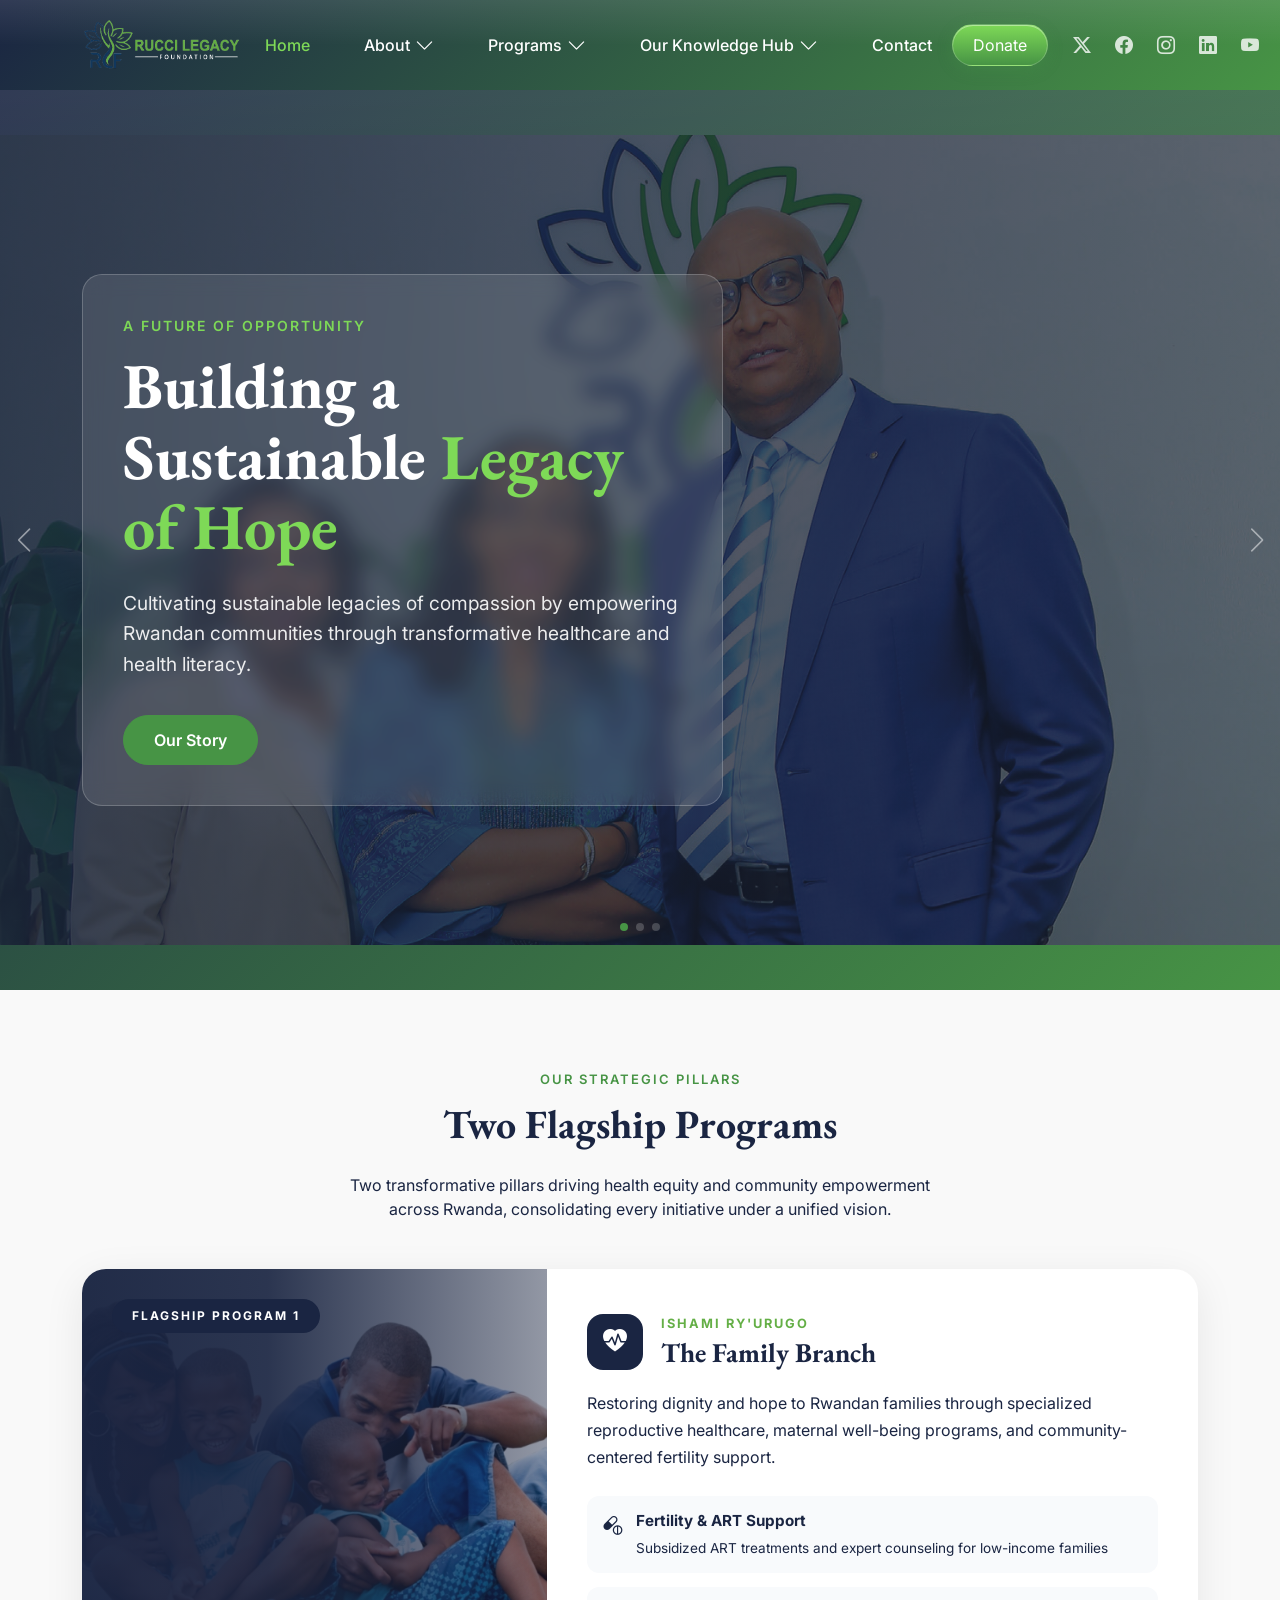
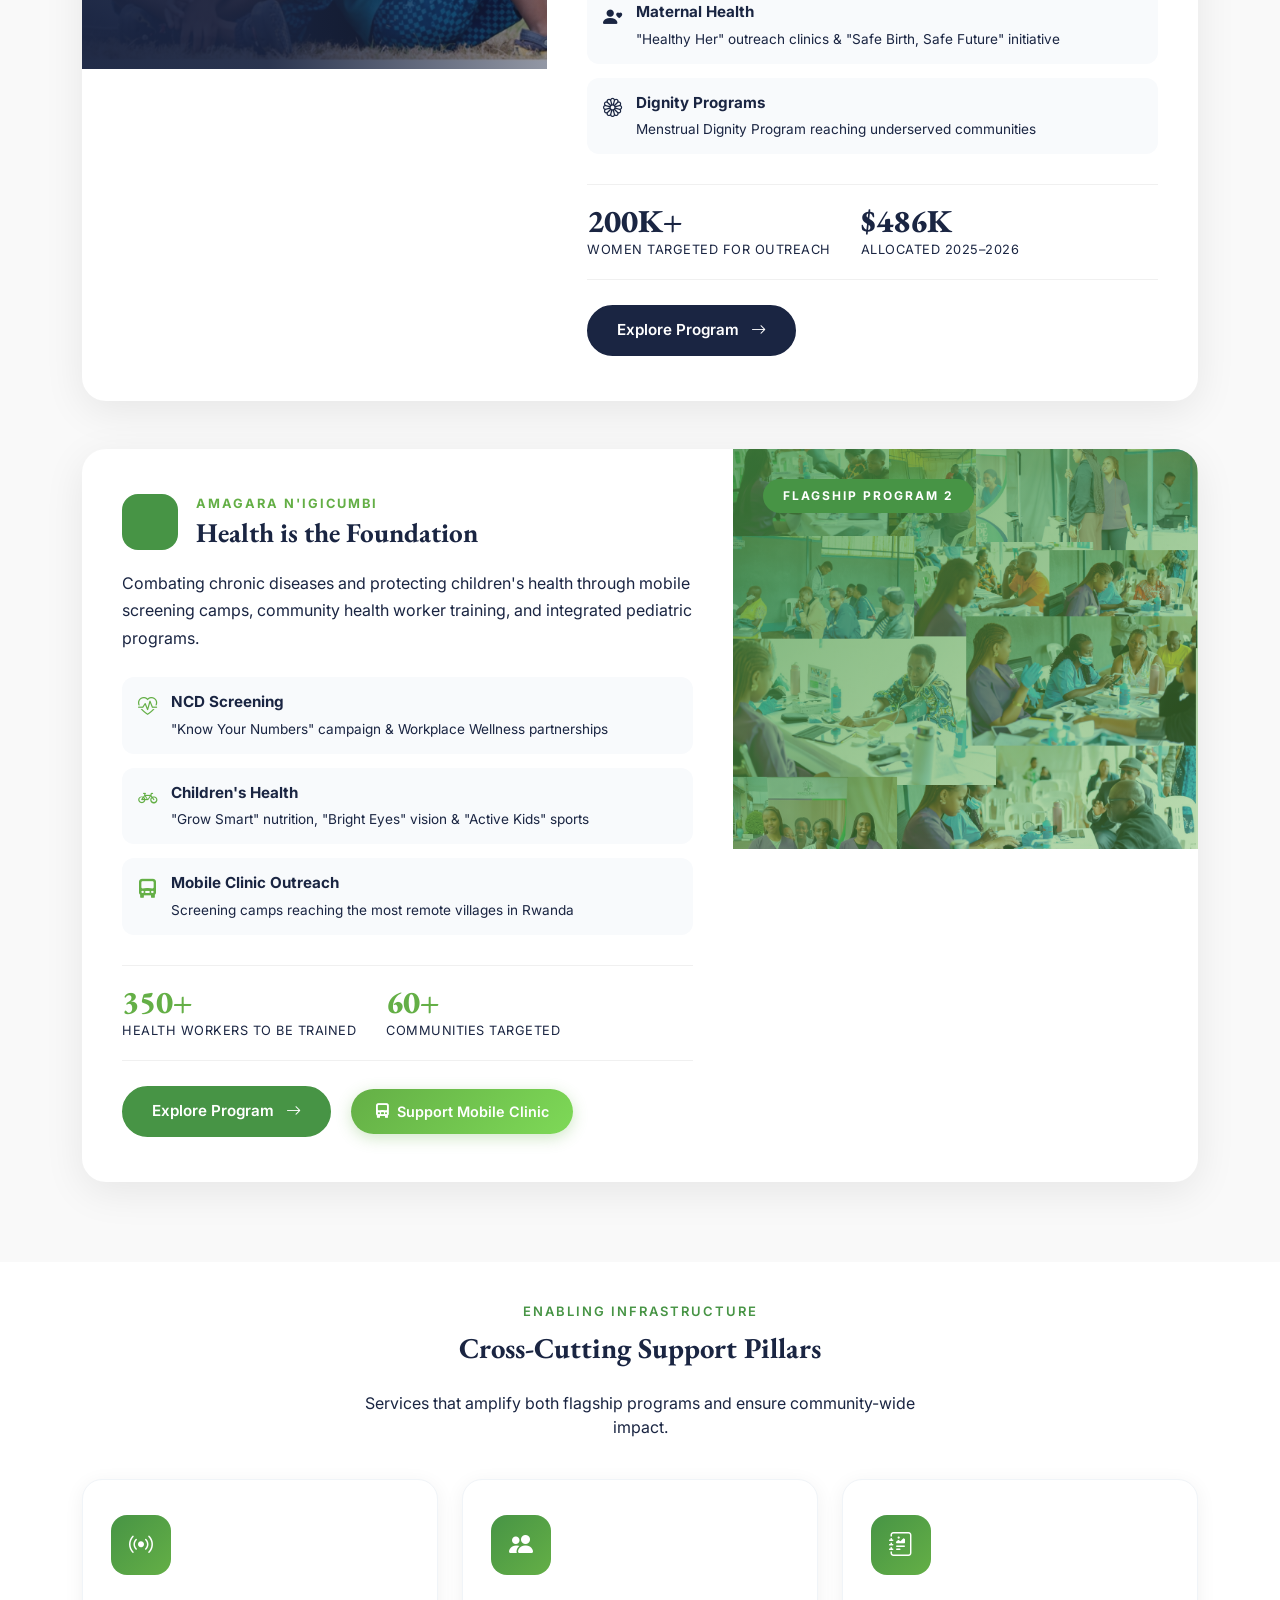
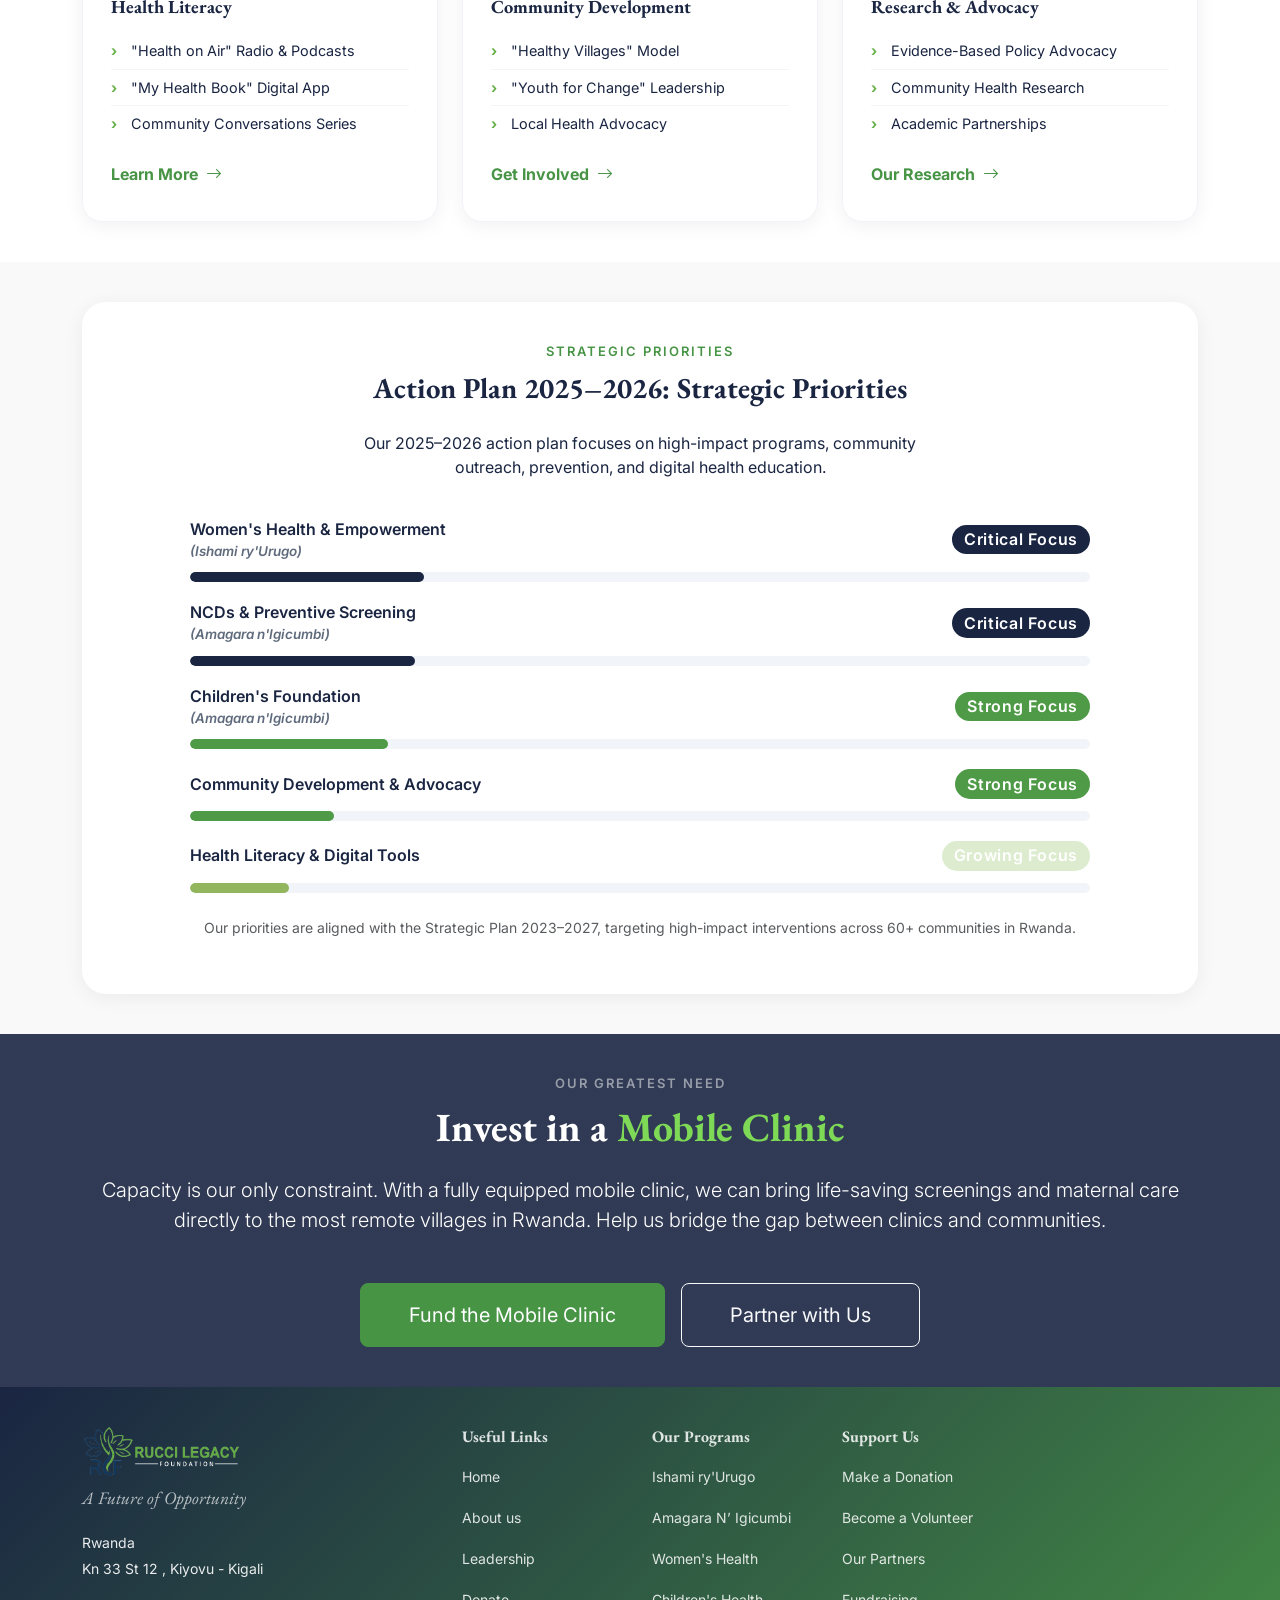
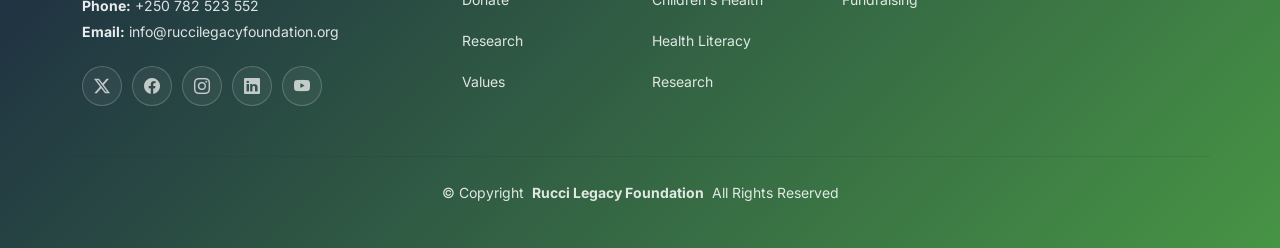
==== commit bac2fdaa: "Updated website design and mobile navigation" ====
--- a/index.html
+++ b/index.html
@@ -46,61 +46,57 @@
 
   <!-- Main CSS File -->
   <link href="assets/css/main.css?v=3" rel="stylesheet">
-  <script type="text/javascript"
-    src="https://gc.kes.v2.scr.kaspersky-labs.com/7EA5E9BB-55E1-4C31-9C21-4943DDFED2E4/main.js?attr=[base64]"
-    charset="UTF-8"></script>
 </head>
 
 <body class="index-page">
 
   <header id="header" class="header d-flex align-items-center sticky-top">
-    <div class="container position-relative d-flex align-items-center justify-content-between">
-
-      <a href="index.html" class="logo d-flex align-items-center me-auto me-xl-0">
-        <img src="assets/img/logo.png" alt="" style="max-height: 50px;">
-      </a>
-
-      <nav id="navmenu" class="navmenu">
-        <ul>
-          <li><a href="index.html" class="active">Home</a></li>
-          <li class="dropdown"><a href="#"><span>About</span> <i class="bi bi-chevron-down toggle-dropdown"></i></a>
-            <ul>
-              <li><a href="#about">Our Story</a></li>
-              <li><a href="leadership.html">Leadership</a></li>
-              <li><a href="#impact-stories">Impact</a></li>
-            </ul>
-          </li>
-          <li class="dropdown"><a href="#programs"><span>Programs</span> <i
-                class="bi bi-chevron-down toggle-dropdown"></i></a>
-            <ul>
-              <li><a href="ishami-ry-urugo.html">Ishami ry'Urugo</a></li>
-              <li><a href="amagara-n-igicumbi.html">Amagara n'Igicumbi</a></li>
-              <li><a href="health-literacy.html">Health Literacy</a></li>
-              <li><a href="research.html">Research</a></li>
-            </ul>
-          </li>
-
-          <li><a href="#donate" class="donate-nav-btn">Donate</a></li>
-          <li><a href="contact.html">Contact</a></li>
-        </ul>
-        <i class="mobile-nav-toggle d-xl-none bi bi-list"></i>
-      </nav>
-
-      <div class="header-social-links">
-        <a href="https://x.com/rucci_legacyf" target="_blank" class="twitter" style="color: black;"><i
-            class="bi bi-twitter-x"></i></a>
-        <a href="https://www.facebook.com/people/Rucci-Legacy-Foundation/61588676992484/?mibextid=wwXIfr&rdid=xzvhsaTKb7zpJyZd&share_url=https%3A%2F%2Fwww.facebook.com%2Fshare%2F16htNAYPDG%2F%3Fmibextid%3DwwXIfr"
-          target="_blank" class="facebook" style="color: black;"><i class="bi bi-facebook"></i></a>
-        <a href="https://www.instagram.com/rucci_legacyfoundation" target="_blank" class="instagram"
-          style="color: black;"><i class="bi bi-instagram"></i></a>
-        <a href="https://www.linkedin.com/company/rucci-legacy-foundation?trk=blended-typeahead" target="_blank"
-          class="linkedin" style="color: black;"><i class="bi bi-linkedin"></i></a>
-        <a href="https://www.youtube.com/channel/UCAdrPdJSgQUnLj-A_lYj2XQ?sub_confirmation=1" target="_blank"
-          class="youtube" style="color: black;"><i class="bi bi-youtube"></i></a>
-      </div>
-
+  <div class="container position-relative d-flex align-items-center justify-content-between">
+
+    <a href="index.html" class="logo d-flex align-items-center me-auto me-xl-0">
+      <img src="assets/img/logo-white.png" alt="" style="max-height: 50px;">
+    </a>
+
+    <nav id="navmenu" class="navmenu">
+      <ul>
+        <li><a href="index.html">Home</a></li>
+        <li class="dropdown"><a href="#"><span>About</span> <i class="bi bi-chevron-down toggle-dropdown"></i></a>
+          <ul>
+            <li><a href="about.html">Our Story</a></li>
+            <li><a href="leadership.html">Leadership</a></li>
+            <li><a href="impact.html">Impact</a></li>
+          </ul>
+        </li>
+        <li class="dropdown"><a href="#"><span>Programs</span> <i class="bi bi-chevron-down toggle-dropdown"></i></a>
+          <ul>
+            <li><a href="ishami-ry-urugo.html">Ishami ry'Urugo</a></li>
+            <li><a href="amagara-n-igicumbi.html">Amagara n'Igicumbi</a></li>
+          </ul>
+        </li>
+        <li class="dropdown"><a href="#"><span>Our Knowledge Hub</span> <i class="bi bi-chevron-down toggle-dropdown"></i></a>
+          <ul>
+            <li><a href="health-literacy.html">Health Literacy</a></li>
+            <li><a href="research.html">Research</a></li>
+          </ul>
+        </li>
+
+        <li><a href="contact.html">Contact</a></li>
+      </ul>
+      <i class="mobile-nav-toggle d-xl-none bi bi-list"></i>
+    </nav>
+
+    <a href="donate.html" class="donate-nav-btn">Donate</a>
+
+    <div class="header-social-links">
+      <a href="https://x.com/rucci_legacyf" target="_blank" class="twitter"><i class="bi bi-twitter-x"></i></a>
+      <a href="https://www.facebook.com/people/Rucci-Legacy-Foundation/61588676992484/?mibextid=wwXIfr&rdid=xzvhsaTKb7zpJyZd&share_url=https%3A%2F%2Fwww.facebook.com%2Fshare%2F16htNAYPDG%2F%3Fmibextid%3DwwXIfr" target="_blank" class="facebook"><i class="bi bi-facebook"></i></a>
+      <a href="https://www.instagram.com/rucci_legacyfoundation" target="_blank" class="instagram"><i class="bi bi-instagram"></i></a>
+      <a href="https://www.linkedin.com/company/rucci-legacy-foundation?trk=blended-typeahead" target="_blank" class="linkedin"><i class="bi bi-linkedin"></i></a>
+      <a href="https://www.youtube.com/channel/UCAdrPdJSgQUnLj-A_lYj2XQ?sub_confirmation=1" target="_blank" class="youtube"><i class="bi bi-youtube"></i></a>
     </div>
-  </header>
+
+  </div>
+</header>
 
   <main class="main">
 
@@ -144,9 +140,7 @@
                       transformative healthcare and health literacy.
                     </p>
                     <div class="hero-actions">
-                      <a href="#about" class="btn btn-primary">Our Story</a>
-                      <a href="#donate" class="btn btn-outline-light ms-3"><i class="bi bi-heart-fill me-2"></i>Donate
-                        Now</a>
+                      <a href="about.html" class="btn btn-primary">Our Story</a>
                     </div>
                   </div>
                 </div>
@@ -167,8 +161,6 @@
                     </p>
                     <div class="hero-actions">
                       <a href="amagara-n-igicumbi.html" class="btn btn-primary">Learn More</a>
-                      <a href="#donate" class="btn btn-outline-light ms-3"><i class="bi bi-heart-fill me-2"></i>Support
-                        Outreach</a>
                     </div>
                   </div>
                 </div>
@@ -189,8 +181,6 @@
                     </p>
                     <div class="hero-actions">
                       <a href="ishami-ry-urugo.html" class="btn btn-primary">Our Impact</a>
-                      <a href="#donate" class="btn btn-outline-light ms-3"><i class="bi bi-heart-fill me-2"></i>Donate
-                        Today</a>
                     </div>
                   </div>
                 </div>
@@ -207,256 +197,6 @@
 
     </section>
 
-
-    <section id="about" class="about section">
-      <div class="container">
-        <div class="row gy-4 align-items-center">
-          <div class="col-lg-6" data-aos="fade-up" data-aos-delay="100">
-            <div class="about-image-wrapper">
-              <img src="assets/img/logo.png" alt="Rucci Legacy Foundation" class="img-fluid about-logo-bg">
-              <div class="experience-badge">
-                <span class="number">Est.</span>
-                <span class="text">2024</span>
-              </div>
-            </div>
-          </div>
-          <div class="col-lg-6 content" data-aos="fade-up" data-aos-delay="200">
-            <span class="section-subtitle">Our Genesis</span>
-            <h2 class="section-title-premium">Born from a <br><span class="text-accent">Legacy of Compassion</span></h2>
-            <p class="lead-text">The Rucci Legacy Foundation (RLF) is a tribute to the life and values of Bishop Leo
-              Rucibigango, whose legacy of empathy continues to guide our work.</p>
-            <p>Our story began with a personal journey of our founder, Jean Malic Kalima. Inspired by his mother’s
-              resilience during her illness and deeply moved by the story of a woman facing the silent struggle of
-              infertility, he realized that healthcare is not just about treatment—it's about dignity.</p>
-            <p>What started as a support group has evolved into a sanctuary for healthcare equity, dedicated to ensuring
-              that no Rwandan family has to face health challenges alone or in shame.</p>
-
-            <div class="mission-vision-grid mt-5">
-              <div class="mv-item">
-                <i class="bi bi-eye text-accent"></i>
-                <div>
-                  <h5>Our Vision</h5>
-                  <p>A society where every individual has the opportunity to live in good health with dignity.</p>
-                </div>
-              </div>
-              <div class="mv-item mt-4">
-                <i class="bi bi-rocket-takeoff text-accent"></i>
-                <div>
-                  <h5>Our Mission</h5>
-                  <p>To uplift underserved communities by providing access to specialized health services, fostering
-                    health literacy, and advocating for sustainable well-being.</p>
-                </div>
-              </div>
-            </div>
-          </div>
-          <div class="col-lg-6" data-aos="fade-left" data-aos-delay="200">
-            <div class="about-image-wrapper">
-              <img src="assets/img/Masaka.png" alt="Rucci Legacy Foundation Outreach"
-                class="img-fluid rounded-4 shadow-lg">
-              <div class="experience-badge">
-                <span class="number">10+</span>
-                <span class="text">Years of <br>Community Impact</span>
-              </div>
-            </div>
-          </div>
-        </div>
-      </div>
-    </section><!-- /About Section -->
-
-    <!-- Mobile Clinic CTA Section -->
-    <section id="mobile-clinic-cta" class="mobile-clinic-cta section dark-background"
-      style="background: linear-gradient(rgba(15, 59, 46, 0.9), rgba(15, 59, 46, 0.9)), url('assets/img/Mobile_health.png') center/cover fixed;">
-      <div class="container text-center" data-aos="zoom-in">
-        <span class="section-subtitle text-white-50">Our Greatest Need</span>
-        <h2 class="section-title-premium text-white mb-4">Invest in a <span class="text-accent">Mobile Clinic</span>
-        </h2>
-        <p class="lead mb-5 max-width-700 mx-auto">Capacity is our only constraint. With a fully equipped mobile clinic,
-          we can bring life-saving screenings and maternal care directly to the most remote villages in Rwanda. Help us
-          bridge the gap between clinics and communities.</p>
-        <div class="d-flex flex-column flex-sm-row justify-content-center gap-3">
-          <a href="#donate" class="btn btn-primary btn-lg px-5 py-3">Fund the Mobile Clinic</a>
-          <a href="mailto:info@ruccilegacyfoundation.org" class="btn btn-outline-light btn-lg px-5 py-3">Partner with
-            Us</a>
-        </div>
-      </div>
-    </section>
-
-    <section id="leadership" class="leadership team section light-background">
-      <div class="container">
-        <div class="text-center mb-5" data-aos="fade-up">
-          <span class="section-subtitle">Our Guidance</span>
-          <h2 class="section-title-premium">Meet our Leadership</h2>
-          <p class="section-desc">A team of dedicated professionals and visionaries driving our mission forward.</p>
-        </div>
-
-        <div class="row gy-4">
-          <!-- Board of Directors -->
-          <div class="col-12 text-center mb-4" data-aos="fade-up">
-            <h3 class="mb-4">Board of Directors</h3>
-          </div>
-
-          <div class="col-lg-3 col-md-6" data-aos="fade-up" data-aos-delay="100">
-            <div class="member chairman">
-              <div class="pic"><img src="assets/img/team/chairman_jean_malic.png" class="img-fluid" alt=""></div>
-              <div class="member-info">
-                <h4>Jean Malic KALIMA</h4>
-                <span>Founder & Chairman</span>
-                <p>Entrepreneur and leader with decades of experience in public and private sectors.</p>
-              </div>
-            </div>
-          </div>
-
-          <div class="col-lg-3 col-md-6" data-aos="fade-up" data-aos-delay="200">
-            <div class="member vice-chairman">
-              <div class="pic"><img src="assets/img/team/vice_chairman_vincent.png" class="img-fluid" alt=""></div>
-              <div class="member-info">
-                <h4>Amb. Vincent KAREGA</h4>
-                <span>Vice Chairman</span>
-                <p>Diplomat with deep knowledge in governance, planning, and international cooperation.</p>
-              </div>
-            </div>
-          </div>
-
-          <div class="col-lg-3 col-md-6" data-aos="fade-up" data-aos-delay="300">
-            <div class="member">
-              <div class="pic"><img src="assets/img/team/member_okasha.png" class="img-fluid" alt=""></div>
-              <div class="member-info">
-                <h4>Dr. Mohammed Okasha</h4>
-                <span>Board Member</span>
-                <p>Obstetrician and Gynaecologist dedicated to maternal care and women's health.</p>
-              </div>
-            </div>
-          </div>
-
-          <div class="col-lg-3 col-md-6" data-aos="fade-up" data-aos-delay="400">
-            <div class="member">
-              <div class="pic"><img src="assets/img/team/member_mbaranga.png" class="img-fluid" alt=""></div>
-              <div class="member-info">
-                <h4>Hon. Clautilde M. Gasarabwe</h4>
-                <span>Board Member</span>
-                <p>Former UN Assistant Secretary-General with extensive humanitarian experience.</p>
-              </div>
-            </div>
-          </div>
-        </div>
-
-        <div class="row gy-4 mt-5">
-          <!-- Senior Volunteers -->
-          <div class="col-12 text-center mb-4" data-aos="fade-up">
-            <h3 class="mb-4">Senior Volunteers</h3>
-          </div>
-
-          <div class="col-lg-3 col-md-6" data-aos="fade-up" data-aos-delay="100">
-            <div class="member">
-              <div class="pic"><img src="assets/img/team/chairperson_gertrude.png" class="img-fluid" alt=""></div>
-              <div class="member-info">
-                <h4>Gertrude R. Kalima</h4>
-                <span>Chairperson</span>
-                <p>Bringing leadership to ensure RLF programs reflect expertise and compassion.</p>
-              </div>
-            </div>
-          </div>
-
-          <div class="col-lg-3 col-md-6" data-aos="fade-up" data-aos-delay="200">
-            <div class="member">
-              <div class="pic"><img src="assets/img/team/vice_chair_shanice.png" class="img-fluid" alt=""></div>
-              <div class="member-info">
-                <h4>Shanice Kalima</h4>
-                <span>Vice Chairperson</span>
-                <p>Expert in project management and innovation with global experience.</p>
-              </div>
-            </div>
-          </div>
-
-          <div class="col-lg-3 col-md-6" data-aos="fade-up" data-aos-delay="300">
-            <div class="member">
-              <div class="pic"><img src="assets/img/team/member_aline.png" class="img-fluid" alt=""></div>
-              <div class="member-info">
-                <h4>Aline Kalima</h4>
-                <span>Member</span>
-                <p>Specialist in information systems and community-centered innovation.</p>
-              </div>
-            </div>
-          </div>
-
-          <div class="col-lg-3 col-md-6" data-aos="fade-up" data-aos-delay="400">
-            <div class="member">
-              <div class="pic"><img src="assets/img/team/member_isaac.png" class="img-fluid" alt=""></div>
-              <div class="member-info">
-                <h4>Isaac Kalima</h4>
-                <span>Member</span>
-                <p>Contributing legal expertise and a commitment to fairness and leadership.</p>
-              </div>
-            </div>
-          </div>
-        </div>
-
-        <div class="text-center mt-5" data-aos="fade-up">
-          <a href="leadership.html" class="btn btn-primary px-5 py-3 rounded-pill shadow-sm">Meet the Full Team <i
-              class="bi bi-arrow-right ms-2"></i></a>
-        </div>
-
-      </div>
-    </section>
-
-
-
-    <section id="our-values" class="values section">
-      <div class="container">
-        <div class="text-center mb-5" data-aos="fade-up">
-          <span class="section-subtitle">Core Principles</span>
-          <h2 class="section-title-premium">Our Values</h2>
-          <p class="section-desc">The principles that guide our mission and shape our impact.</p>
-        </div>
-
-        <div class="row g-4 justify-content-center">
-          <!-- Value 1: Legacy -->
-          <div class="col-lg-2 col-md-4" data-aos="fade-up" data-aos-delay="100">
-            <div class="value-card-premium">
-              <div class="value-icon">L</div>
-              <h3>Legacy</h3>
-              <p>Building a lasting service that empowers healthy and dignified generations.</p>
-            </div>
-          </div>
-
-          <!-- Value 2: Empathy -->
-          <div class="col-lg-2 col-md-4" data-aos="fade-up" data-aos-delay="200">
-            <div class="value-card-premium">
-              <div class="value-icon">E</div>
-              <h3>Empathy</h3>
-              <p>Listening deeply to the stories, struggles, and hopes of the people we serve.</p>
-            </div>
-          </div>
-
-          <!-- Value 3: Well-being -->
-          <div class="col-lg-2 col-md-4" data-aos="fade-up" data-aos-delay="300">
-            <div class="value-card-premium">
-              <div class="value-icon">W</div>
-              <h3>Well-being</h3>
-              <p>Physical, emotional, reproductive, and social health for every person.</p>
-            </div>
-          </div>
-
-          <!-- Value 4: Integrity -->
-          <div class="col-lg-2 col-md-4" data-aos="fade-up" data-aos-delay="400">
-            <div class="value-card-premium">
-              <div class="value-icon">I</div>
-              <h3>Integrity</h3>
-              <p>Stewardship of every resource with the utmost ethical responsibility.</p>
-            </div>
-          </div>
-
-          <!-- Value 5: Sustainability -->
-          <div class="col-lg-2 col-md-4" data-aos="fade-up" data-aos-delay="500">
-            <div class="value-card-premium">
-              <div class="value-icon">S</div>
-              <h3>Sustainability</h3>
-              <p>Innovating continuously to meet evolving healthcare needs through evidence.</p>
-            </div>
-          </div>
-        </div>
-      </div>
-    </section><!-- /Our Values -->
     <!-- Programs Section - Redesigned -->
     <section id="programs" class="programs section light-background">
       <div class="container">
@@ -585,16 +325,20 @@
                 <div class="flagship-actions">
                   <a href="amagara-n-igicumbi.html" class="btn btn-flagship-green">Explore Program <i
                       class="bi bi-arrow-right ms-2"></i></a>
-                  <a href="#donate" class="btn btn-mobile-clinic ms-2"><i
+                  <a href="donate.html" class="btn btn-mobile-clinic ms-2"><i
                       class="bi bi-truck-front-fill me-2"></i>Support Mobile Clinic</a>
                 </div>
               </div>
             </div>
           </div>
-        </div>
-
-        <!-- Cross-Cutting Support Pillars -->
-        <div class="mt-5 pt-3" data-aos="fade-up" data-aos-delay="300">
+      </div>
+    </section>
+
+    <!-- Pillars Section -->
+    <section id="pillars" class="pillars section">
+      <div class="container">
+<!-- Cross-Cutting Support Pillars -->
+        <div class="" data-aos="fade-up" data-aos-delay="300">
           <div class="text-center mb-4">
             <span class="section-subtitle">Enabling Infrastructure</span>
             <h3 class="section-title-premium" style="font-size: 1.8rem;">Cross-Cutting Support Pillars</h3>
@@ -638,376 +382,170 @@
               </div>
             </div>
           </div>
-        </div>
-
-        <!-- Budget Transparency -->
-        <div class="programs-budget mt-5 pt-3" data-aos="fade-up" data-aos-delay="400">
+      </div>
+    </section>
+    
+
+    <!-- Budget Section -->
+    <section id="budget" class="budget section light-background">
+      <div class="container">
+<!-- Budget Transparency -->
+        <div class="programs-budget" data-aos="fade-up" data-aos-delay="400">
           <div class="text-center mb-4">
-            <span class="section-subtitle">Financial Transparency</span>
-            <h3 class="section-title-premium" style="font-size: 1.8rem;">Action Plan 2025–2026: <span
-                class="text-accent">$1,011,000</span></h3>
-            <p class="section-desc">Every dollar is allocated purposefully across our consolidated programs and
-              cross-cutting pillars.</p>
+            <span class="section-subtitle">Strategic Priorities</span>
+            <h3 class="section-title-premium" style="font-size: 1.8rem;">Action Plan 2025–2026: Strategic Priorities</h3>
+            <p class="section-desc">Our 2025–2026 action plan focuses on high-impact programs, community outreach, prevention, and digital health education.</p>
           </div>
           <div class="budget-bars">
             <div class="budget-bar-item" data-aos="fade-right" data-aos-delay="100">
               <div class="budget-bar-label">
                 <span>Women's Health &amp; Empowerment <em>(Ishami ry'Urugo)</em></span>
-                <strong>$262,000</strong>
+                <span class="priority-badge priority-critical">Critical Focus</span>
               </div>
               <div class="budget-bar-track">
-                <div class="budget-bar-fill animate-bar" style="--bar-width: 25.9%; background: #1a2542;"></div>
+                <div class="budget-bar-fill animate-bar priority-critical" style="--bar-width: 26%;"></div>
               </div>
             </div>
             <div class="budget-bar-item" data-aos="fade-right" data-aos-delay="150">
               <div class="budget-bar-label">
                 <span>NCDs &amp; Preventive Screening <em>(Amagara n'Igicumbi)</em></span>
-                <strong>$250,000</strong>
+                <span class="priority-badge priority-critical">Critical Focus</span>
               </div>
               <div class="budget-bar-track">
-                <div class="budget-bar-fill animate-bar" style="--bar-width: 24.7%; background: #2d5a27;"></div>
+                <div class="budget-bar-fill animate-bar priority-critical" style="--bar-width: 25%;"></div>
               </div>
             </div>
             <div class="budget-bar-item" data-aos="fade-right" data-aos-delay="200">
               <div class="budget-bar-label">
                 <span>Children's Foundation <em>(Amagara n'Igicumbi)</em></span>
-                <strong>$224,000</strong>
+                <span class="priority-badge priority-strong">Strong Focus</span>
               </div>
               <div class="budget-bar-track">
-                <div class="budget-bar-fill animate-bar" style="--bar-width: 22.2%; background: #64af46;"></div>
+                <div class="budget-bar-fill animate-bar priority-strong" style="--bar-width: 22%;"></div>
               </div>
             </div>
             <div class="budget-bar-item" data-aos="fade-right" data-aos-delay="250">
               <div class="budget-bar-label">
                 <span>Community Development &amp; Advocacy</span>
-                <strong>$163,000</strong>
+                <span class="priority-badge priority-strong">Strong Focus</span>
               </div>
               <div class="budget-bar-track">
-                <div class="budget-bar-fill animate-bar" style="--bar-width: 16.1%; background: #1a3a5f;"></div>
-              </div>
-            </div>
-            <div class="budget-bar-item" data-aos="fade-right" data-aos-delay="300">
+                <div class="budget-bar-fill animate-bar priority-strong" style="--bar-width: 16%;"></div>
+              </div>
+            </div>
+            <div class="budget-bar-item" data-aos="fade-right" data-aos-delay="250">
               <div class="budget-bar-label">
                 <span>Health Literacy &amp; Digital Tools</span>
-                <strong>$112,000</strong>
+                <span class="priority-badge priority-growing">Growing Focus</span>
               </div>
               <div class="budget-bar-track">
-                <div class="budget-bar-fill animate-bar" style="--bar-width: 11.1%; background: #7ed957;"></div>
-              </div>
-            </div>
-          </div>
-          <p class="text-center small text-muted mt-4">Allocations are grounded in the Strategic Plan 2023–2027,
-            targeting high-impact interventions across 60+ communities in Rwanda.</p>
-        </div>
-
-      </div>
-      </p>
-      <a href="amagara-n-igicumbi.html" class="btn-link">Explore Program <i class="bi bi-arrow-right"></i></a>
-      </div>
-      </div>
-      </div>
-
-      <div class="row g-4 programs-grid">
-
-        <!-- Program 1 -->
-        <div class="col-lg-6 col-md-6" data-aos="fade-up" data-aos-delay="200">
-          <div class="program-card h-100">
-            <div class="program-image">
-              <img src="assets/img/family.webp" alt="Ishami ry'Urugo">
-            </div>
-            <div class="program-info">
-              <span class="program-label">Fertility Support</span>
-              <h3>Ishami ry'Urugo</h3>
-              <p>Supporting couples facing infertility with medical, emotional, and social care to restore dignity.</p>
-              <a href="ishami-ry-urugo.html" class="btn-link">Explore Program <i class="bi bi-arrow-right"></i></a>
-            </div>
-          </div>
-        </div>
-
-        <!-- Program 2 -->
-        <div class="col-lg-6 col-md-6" data-aos="fade-up" data-aos-delay="300">
-          <div class="program-card h-100">
-            <div class="program-image">
-              <img src="assets/img/Pregnant_lady.png" alt="Women's Health">
-            </div>
-            <div class="program-info">
-              <span class="program-label">Maternal Care</span>
-              <h3>Women's Health</h3>
-              <p>Empowering women through "Healthy Her" clinics and safe birth initiatives for a resilient future.</p>
-              <a href="maternal-health.html" class="btn-link">Explore Program <i class="bi bi-arrow-right"></i></a>
-            </div>
-          </div>
-        </div>
-
-        <!-- Program 3 -->
-        <div class="col-lg-6 col-md-6" data-aos="fade-up" data-aos-delay="400">
-          <div class="program-card h-100">
-            <div class="program-image">
-              <img src="assets/img/Masaka.png" alt="Children's Health">
-            </div>
-            <div class="program-info">
-              <span class="program-label">Pediatric Nutrition</span>
-              <h3>Children's Health</h3>
-              <p>Investing in foundation health through "Grow Smart" nutrition and vision screenings.</p>
-              <a href="childrens-health.html" class="btn-link">Explore Program <i class="bi bi-arrow-right"></i></a>
-            </div>
-          </div>
-        </div>
-
-        <!-- Program 4 -->
-        <div class="col-lg-6 col-md-6" data-aos="fade-up" data-aos-delay="500">
-          <div class="program-card h-100">
-            <div class="program-image">
-              <img src="assets/img/health-literacy.webp" alt="Health Literacy">
-            </div>
-            <div class="program-info">
-              <span class="program-label">Knowledge Empowerment</span>
-              <h3>Health Literacy</h3>
-              <p>Bridging the info gap via "Health on Air" podcasts and the "My Health Book" digital app.</p>
-              <a href="health-literacy.html" class="btn-link">Explore Program <i class="bi bi-arrow-right"></i></a>
-            </div>
-          </div>
-        </div>
-
-      </div>
-
-    <section id="impact-stories" class="impact section">
-      <div class="container">
-        <div class="text-center mb-5" data-aos="fade-up">
-          <span class="section-subtitle">Real Impact</span>
-          <h2 class="section-title-premium">From the Field</h2>
-          <p class="section-desc">Real stories and moments from our outreach programs, reflecting the lives we touch.
-          </p>
-        </div>
-
-        <div class="row gy-4">
-          <div class="col-lg-8" data-aos="fade-up" data-aos-delay="100">
-            <div class="impact-featured">
-              <div class="impact-img">
-                <img src="assets/img/NCD.png" alt="Community Screening" class="img-fluid">
-              </div>
-              <div class="impact-content">
-                <div class="post-meta">
-                  <span class="category">Community Outreach</span>
-                  <span class="mx-2">•</span>
-                  <span class="location"><i class="bi bi-geo-alt"></i> Masaka</span>
-                </div>
-                <h3>Over 1,600 People Reached Through Our NCD Screening Initiative</h3>
-                <p>Our recent outreach exceeded expectations, providing free screenings and health education to
-                  communities with limited access to care. This initiative highlights the urgent need for preventive
-                  healthcare.</p>
-                <a href="#" class="btn-link">Read Full Story <i class="bi bi-arrow-right"></i></a>
-              </div>
-            </div>
-          </div>
-
-          <div class="col-lg-4" data-aos="fade-up" data-aos-delay="200">
-            <div class="impact-list">
-              <div class="impact-item">
-                <span class="category">Women’s Health</span>
-                <h4>Supporting Mothers with Essential Care and Supplies</h4>
-                <a href="#" class="read-more">Learn more</a>
-              </div>
-              <div class="impact-item">
-                <span class="category">Awareness</span>
-                <h4>October Screening: Breast Cancer Awareness at Local Markets</h4>
-                <p class="small text-muted mt-2">Testing public engagement in non-medical settings, reaching hundreds in
-                  one day.</p>
-                <a href="#" class="read-more">Learn more</a>
-              </div>
-              <div class="impact-item promo-card">
-                <div class="promo-inner">
-                  <h5>Want to make a difference?</h5>
-                  <p>Your support helps us reach more communities.</p>
-                  <a href="#" class="btn btn-primary btn-sm">Get Involved</a>
-                </div>
-              </div>
-            </div>
-          </div>
+                <div class="budget-bar-fill animate-bar priority-growing" style="--bar-width: 11%;"></div>
+              </div>
+            </div>
+          </div>
+          <p class="text-center small text-muted mt-4">Our priorities are aligned with the Strategic Plan 2023–2027, targeting high-impact interventions across 60+ communities in Rwanda.</p>
         </div>
       </div>
     </section>
-
-    <!-- Donation Section -->
-    <section id="donate" class="donate section">
-      <div class="container" data-aos="fade-up">
-        <div class="row gy-5 justify-content-center">
-          <div class="col-lg-6">
-            <div class="donation-info-content">
-              <span class="section-subtitle">Support Our Mission</span>
-              <h2 class="section-title-premium">Your Contribution <br><span class="text-accent">Saves Lives</span></h2>
-              <p class="lead-text">100% of your donation goes directly to our community programs, providing screenings,
-                fertility support, and essential healthcare to those in need.</p>
-
-              <div class="impact-mini-grid mt-4">
-                <div class="impact-mini-item">
-                  <span class="impact-number">$50</span>
-                  <span class="impact-label">Covers one full NCD screening and education session for a mother.</span>
-                </div>
-                <div class="impact-mini-item">
-                  <span class="impact-number">$100</span>
-                  <span class="impact-label">Provides essential counseling for a couple facing infertility
-                    stigma.</span>
-                </div>
-              </div>
-            </div>
-          </div>
-
-          <div class="col-lg-6">
-            <div class="donation-card-premium">
-              <div class="donation-header">
-                <div class="btn-group w-100" role="group">
-                  <input type="radio" class="btn-check" name="freq" id="one-time" checked>
-                  <label class="btn btn-outline-primary" for="one-time">One-time</label>
-                  <input type="radio" class="btn-check" name="freq" id="monthly">
-                  <label class="btn btn-outline-primary" for="monthly">Monthly</label>
-                </div>
-              </div>
-
-              <div class="amount-selection mt-4">
-                <div class="row g-3">
-                  <div class="col-4">
-                    <button class="btn btn-amount" data-amount="25">$25</button>
-                  </div>
-                  <div class="col-4">
-                    <button class="btn btn-amount active" data-amount="50">$50</button>
-                  </div>
-                  <div class="col-4">
-                    <button class="btn btn-amount" data-amount="100">$100</button>
-                  </div>
-                </div>
-                <div class="custom-amount mt-3">
-                  <div class="input-group">
-                    <span class="input-group-text">$</span>
-                    <input type="number" class="form-control" placeholder="Custom amount" id="custom-donation-amount">
-                  </div>
-                </div>
-              </div>
-
-              <div class="program-selection mt-4">
-                <label class="form-label">Support a Specific Program</label>
-                <select class="form-select" id="donate-program">
-                  <option selected>Where it's needed most</option>
-                  <option value="1">Amagara N’Igicumbi (NCDs)</option>
-                  <option value="2">Ishami ry’Urugo (Fertility)</option>
-                  <option value="3">Women's Health Initiative</option>
-                </select>
-              </div>
-
-              <button class="btn btn-primary w-100 mt-4 py-3 donate-submit-btn">
-                <i class="bi bi-heart-fill me-2"></i> Proceed to Donate
-              </button>
-
-              <div class="payment-methods mt-4 text-center">
-                <p class="small text-muted mb-2">Secure Payments via</p>
-                <div class="d-flex justify-content-center gap-3">
-                  <img src="https://upload.wikimedia.org/wikipedia/commons/b/b5/PayPal.svg" alt="PayPal" height="20">
-                  <img src="assets/img/Visa_Inc._logo_(2005–2014).svg" alt="Visa" height="15">
-                  <img src="https://upload.wikimedia.org/wikipedia/commons/2/2a/Mastercard-logo.svg" alt="Mastercard"
-                    height="20">
-                  <!-- MTN Mobile Money Placeholder -->
-                  <span class="badge bg-warning text-dark"
-                    style="font-size: 0.7rem; display: flex; align-items: center;">MOMO</span>
-                </div>
-              </div>
-            </div>
-          </div>
+    
+
+    <!-- Mobile Clinic CTA Section -->
+    <section id="mobile-clinic-cta" class="mobile-clinic-cta section dark-background"
+      style="background: linear-gradient(rgba(26, 37, 66, 0.9), rgba(26, 37, 66, 0.9)), url('assets/img/Mobile_health.png') center/cover fixed;">
+      <div class="container text-center" data-aos="zoom-in">
+        <span class="section-subtitle text-white-50">Our Greatest Need</span>
+        <h2 class="section-title-premium text-white mb-4">Invest in a <span class="text-accent">Mobile Clinic</span>
+        </h2>
+        <p class="lead mb-5 max-width-700 mx-auto">Capacity is our only constraint. With a fully equipped mobile clinic,
+          we can bring life-saving screenings and maternal care directly to the most remote villages in Rwanda. Help us
+          bridge the gap between clinics and communities.</p>
+        <div class="d-flex flex-column flex-sm-row justify-content-center gap-3">
+          <a href="donate.html" class="btn btn-primary btn-lg px-5 py-3">Fund the Mobile Clinic</a>
+          <a href="mailto:info@ruccilegacyfoundation.org" class="btn btn-outline-light btn-lg px-5 py-3">Partner with
+            Us</a>
         </div>
       </div>
     </section>
-
   </main>
 
   <footer id="footer" class="footer">
 
-    <div class="container footer-top">
-      <div class="row gy-4">
-        <div class="col-lg-4 col-md-6 footer-about">
-          <a href="index.html" class="logo d-flex align-items-center" style="margin-bottom : 0">
-            <img src="assets/img/logo-white.png" alt="" style="max-height: 50px;">
-          </a>
-          <p class="footer-motto mt-2 mb-3"
-            style="font-style: italic; opacity: 0.8; font-family: var(--heading-font); font-size: 1.1rem;">A Future of
-            Opportunity</p>
-          <div class="footer-contact pt-1">
-            <p>Rwanda</p>
-            <p>Kn 33 St 12 , Kiyovu - Kigali</p>
-            <p class="mt-3"><strong>Phone:</strong> <span>+250 782 523 552</span></p>
-            <p><strong>Email:</strong> <span>info@ruccilegacyfoundation.org</span></p>
-          </div>
-          <div class="social-links d-flex mt-4">
-            <a href="https://x.com/rucci_legacyf" target="_blank"><i class="bi bi-twitter-x"></i></a>
-            <a href="https://www.facebook.com/people/Rucci-Legacy-Foundation/61588676992484/?mibextid=wwXIfr&rdid=xzvhsaTKb7zpJyZd&share_url=https%3A%2F%2Fwww.facebook.com%2Fshare%2F16htNAYPDG%2F%3Fmibextid%3DwwXIfr"
-              target="_blank"><i class="bi bi-facebook"></i></a>
-            <a href="https://www.instagram.com/rucci_legacyfoundation" target="_blank"><i
-                class="bi bi-instagram"></i></a>
-            <a href="https://www.linkedin.com/company/rucci-legacy-foundation?trk=blended-typeahead" target="_blank"><i
-                class="bi bi-linkedin"></i></a>
-            <a href="https://www.youtube.com/channel/UCAdrPdJSgQUnLj-A_lYj2XQ?sub_confirmation=1" target="_blank"><i
-                class="bi bi-youtube"></i></a>
-          </div>
-        </div>
-
-        <div class="col-lg-2 col-md-3 footer-links">
-          <h4>Useful Links</h4>
-          <ul>
-            <li><a href="#">Home</a></li>
-            <li><a href="#about">About us</a></li>
-            <li><a href="leadership.html">Leadership</a></li>
-            <li><a href="#donate">Donate</a></li>
-            <li><a href="#">Research</a></li>
-            <li><a href="#">Values</a></li>
-          </ul>
-        </div>
-
-        <div class="col-lg-2 col-md-3 footer-links">
-          <h4>Our Programs</h4>
-          <ul>
-            <li><a href="ishami-ry-urugo.html">Ishami ry'Urugo</a></li>
-            <li><a href="amagara-n-igicumbi.html">Amagara N’ Igicumbi</a></li>
-            <li><a href="maternal-health.html">Women's Health</a></li>
-            <li><a href="childrens-health.html">Children's Health</a></li>
-            <li><a href="health-literacy.html">Health Literacy</a></li>
-            <li><a href="research.html">Research</a></li>
-          </ul>
-        </div>
-
-        <div class="col-lg-2 col-md-3 footer-links">
-          <h4>Support Us</h4>
-          <ul>
-            <li><a href="#">Make a Donation</a></li>
-            <li><a href="#">Become a Volunteer</a></li>
-            <li><a href="#">Our Partners</a></li>
-            <li><a href="#">Fundraising</a></li>
-          </ul>
-        </div>
-
-      </div>
+  <div class="container footer-top">
+    <div class="row gy-4">
+      <div class="col-lg-4 col-md-6 footer-about">
+        <a href="index.html" class="logo d-flex align-items-center" style="margin-bottom : 0">
+          <img src="assets/img/logo-white.png" alt="" style="max-height: 50px;">
+        </a>
+        <p class="footer-motto mt-2 mb-3" style="font-style: italic; opacity: 0.8; font-family: var(--heading-font); font-size: 1.1rem;">A Future of Opportunity</p>
+        <div class="footer-contact pt-1">
+          <p>Rwanda</p>
+          <p>Kn 33 St 12 , Kiyovu - Kigali</p>
+          <p class="mt-3"><strong>Phone:</strong> <span>+250 782 523 552</span></p>
+          <p><strong>Email:</strong> <span>info@ruccilegacyfoundation.org</span></p>
+        </div>
+        <div class="social-links d-flex mt-4">
+          <a href="https://x.com/rucci_legacyf" target="_blank"><i class="bi bi-twitter-x"></i></a>
+          <a href="https://www.facebook.com/people/Rucci-Legacy-Foundation/61588676992484/?mibextid=wwXIfr&rdid=xzvhsaTKb7zpJyZd&share_url=https%3A%2F%2Fwww.facebook.com%2Fshare%2F16htNAYPDG%2F%3Fmibextid%3DwwXIfr" target="_blank"><i class="bi bi-facebook"></i></a>
+          <a href="https://www.instagram.com/rucci_legacyfoundation" target="_blank"><i class="bi bi-instagram"></i></a>
+          <a href="https://www.linkedin.com/company/rucci-legacy-foundation?trk=blended-typeahead" target="_blank"><i class="bi bi-linkedin"></i></a>
+          <a href="https://www.youtube.com/channel/UCAdrPdJSgQUnLj-A_lYj2XQ?sub_confirmation=1" target="_blank"><i class="bi bi-youtube"></i></a>
+        </div>
+      </div>
+
+      <div class="col-lg-2 col-md-3 footer-links">
+        <h4>Useful Links</h4>
+        <ul>
+          <li><a href="index.html">Home</a></li>
+          <li><a href="about.html">About us</a></li>
+          <li><a href="leadership.html">Leadership</a></li>
+          <li><a href="donate.html">Donate</a></li>
+          <li><a href="research.html">Research</a></li>
+          <li><a href="about.html#our-values">Values</a></li>
+        </ul>
+      </div>
+
+      <div class="col-lg-2 col-md-3 footer-links">
+        <h4>Our Programs</h4>
+        <ul>
+          <li><a href="ishami-ry-urugo.html">Ishami ry'Urugo</a></li>
+          <li><a href="amagara-n-igicumbi.html">Amagara N’ Igicumbi</a></li>
+          <li><a href="maternal-health.html">Women's Health</a></li>
+          <li><a href="childrens-health.html">Children's Health</a></li>
+          <li><a href="health-literacy.html">Health Literacy</a></li>
+          <li><a href="research.html">Research</a></li>
+        </ul>
+      </div>
+
+      <div class="col-lg-2 col-md-3 footer-links">
+        <h4>Support Us</h4>
+        <ul>
+          <li><a href="donate.html">Make a Donation</a></li>
+          <li><a href="contact.html">Become a Volunteer</a></li>
+          <li><a href="about.html">Our Partners</a></li>
+          <li><a href="donate.html">Fundraising</a></li>
+        </ul>
+      </div>
+
     </div>
-
-    <div class="container copyright text-center mt-4">
-      <p>© <span>Copyright</span> <strong class="px-1 sitename">Rucci Legacy Foundation</strong> <span>All Rights
-          Reserved</span></p>
-    </div>
-
-  </footer>
-
-  <!-- Scroll Top -->
-  <a href="#" id="scroll-top" class="scroll-top d-flex align-items-center justify-content-center"><i
-      class="bi bi-arrow-up-short"></i></a>
-
-  <!-- Preloader -->
-  <div id="preloader"></div>
-
-  <!-- Vendor JS Files -->
-  <script src="assets/vendor/bootstrap/js/bootstrap.bundle.min.js"></script>
-  <script src="assets/vendor/php-email-form/validate.js"></script>
-  <script src="assets/vendor/aos/aos.js"></script>
-  <script src="assets/vendor/swiper/swiper-bundle.min.js"></script>
-
-  <!-- Main JS File -->
-  <script src="assets/js/main.js"></script>
-
+  </div>
+
+  <div class="container copyright text-center mt-4">
+    <p>© <span>Copyright</span> <strong class="px-1 sitename">Rucci Legacy Foundation</strong> <span>All Rights Reserved</span></p>
+  </div>
+
+</footer>
+
+<!-- Scroll Top -->
+<a href="#" id="scroll-top" class="scroll-top d-flex align-items-center justify-content-center"><i class="bi bi-arrow-up-short"></i></a>
+
+<!-- Preloader -->
+<div id="preloader"></div>
+
+<!-- Vendor JS Files -->
+<script src="assets/vendor/bootstrap/js/bootstrap.bundle.min.js"></script>
+<script src="assets/vendor/aos/aos.js"></script>
+<script src="assets/vendor/swiper/swiper-bundle.min.js"></script>
+<script src="assets/js/main.js"></script>
 </body>
 
-</html>+</html>
--- a/assets/css/main.css
+++ b/assets/css/main.css
@@ -13,11 +13,11 @@
 /* Premium Color Palette */
 :root {
   --background-color: #ffffff;
-  --default-color: #2c3e50;
-  --heading-color: #1a252f;
-  --accent-color: #2d5a27;
+  --default-color: #1a2542;
+  --heading-color: #1a2542;
+  --accent-color: #479445;
   /* Forest Green */
-  --secondary-color: #1a3a5f;
+  --secondary-color: #1a2542;
   /* Deep Navy */
   --surface-color: #ffffff;
   --contrast-color: #ffffff;
@@ -30,17 +30,17 @@
 
 /* Nav Menu Colors - The following color variables are used specifically for the navigation menu. They are separate from the global colors to allow for more customization options */
 :root {
-  --nav-color: #6a6a6a;
+  --nav-color: #1a2542;
   /* The default color of the main navmenu links */
-  --nav-hover-color: #465367;
+  --nav-hover-color: #1a2542;
   /* Applied to main navmenu links when they are hovered over or active */
   --nav-mobile-background-color: #ffffff;
   /* Used as the background color for mobile navigation menu */
   --nav-dropdown-background-color: #ffffff;
   /* Used as the background color for dropdown items that appear when hovering over primary navigation items */
-  --nav-dropdown-color: #6a6a6a;
+  --nav-dropdown-color: #1a2542;
   /* Used for navigation links of the dropdown items in the navigation menu. */
-  --nav-dropdown-hover-color: #465367;
+  --nav-dropdown-hover-color: #1a2542;
   /* Similar to --nav-hover-color, this color is applied to dropdown navigation links when they are hovered over. */
 }
 
@@ -150,19 +150,22 @@
 # Global Header
 --------------------------------------------------------------*/
 .header {
-  background: var(--glass-bg) !important;
+  background: linear-gradient(180deg, rgba(255, 255, 255, 0.1) 0%, rgba(255, 255, 255, 0) 50%), linear-gradient(135deg, #1a2542 0%, #479445 100%) !important;
   backdrop-filter: blur(12px);
   -webkit-backdrop-filter: blur(12px);
-  border-bottom: 1px solid var(--glass-border);
-  box-shadow: var(--glass-shadow);
-  color: var(--secondary-color);
+  border-bottom: none;
+  box-shadow: none;
+  color: #ffffff;
   padding: 15px 0;
   transition: all 0.4s ease;
   z-index: 997;
-
-margin: 0;
-border-radius: 0;
-}
+}
+
+.scrolled .header {
+  box-shadow: 0 4px 25px rgba(0, 0, 0, 0.3), inset 0 1px 0 rgba(255, 255, 255, 0.1);
+  border-bottom: 1px solid rgba(255, 255, 255, 0.15);
+}
+
 
 .header .logo {
   line-height: 1;
@@ -177,29 +180,39 @@
   font-size: 30px;
   margin: 0;
   font-weight: 500;
-  color: var(--heading-color);
+  color: #ffffff;
 }
 
 .header .header-social-links {
+  display: flex;
+  align-items: center;
+  gap: 14px;
+  flex-wrap: nowrap;
+  white-space: nowrap;
   padding-right: 15px;
+  flex-shrink: 0;
 }
 
 .header .header-social-links a {
-  color: var(--secondary-color) !important;
+  color: #ffffff !important;
   opacity: 0.8;
-  padding-left: 10px;
-  display: inline-block;
+  display: inline-flex;
+  align-items: center;
+  justify-content: center;
+  line-height: 1;
+  flex-shrink: 0;
   transition: 0.3s;
   font-size: 18px;
+  padding-left: 10px;
 }
 
 .header .header-social-links a:hover {
-  color: var(--accent-color) !important;
+  color: #7ed957 !important;
   opacity: 1;
 }
 
 .header .header-social-links a i {
-  line-height: 0px;
+  line-height: 1;
 }
 
 @media (max-width: 1200px) {
@@ -237,9 +250,13 @@
     position: relative;
   }
 
+  .navmenu > ul > li + li {
+    margin-left: 24px;
+  }
+
   .navmenu a,
   .navmenu a:focus {
-    color: var(--secondary-color) !important;
+    color: #ffffff !important;
     padding: 18px 15px;
     font-size: 16px;
     /* Slightly smaller for a cleaner look */
@@ -273,7 +290,10 @@
   .navmenu .dropdown ul {
     margin: 0;
     padding: 10px 0;
-    background: #ffffff;
+    background: linear-gradient(180deg, rgba(255, 255, 255, 0.95) 0%, rgba(255, 255, 255, 0.85) 100%) !important;
+    backdrop-filter: blur(15px);
+    -webkit-backdrop-filter: blur(15px);
+    border: 1px solid rgba(255, 255, 255, 0.5);
     display: block;
     position: absolute;
     visibility: hidden;
@@ -281,9 +301,9 @@
     top: 130%;
     opacity: 0;
     transition: 0.3s;
-    border-radius: 4px;
+    border-radius: 15px;
     z-index: 99;
-    box-shadow: 0px 0px 30px rgba(0, 0, 0, 0.1);
+    box-shadow: 0 15px 35px rgba(0, 0, 0, 0.15), inset 0 1px 0 rgba(255, 255, 255, 0.8);
   }
 
   .navmenu .dropdown ul li {
@@ -294,7 +314,7 @@
     padding: 10px 20px;
     font-size: 15px;
     text-transform: none;
-    color: #1F2937 !important;
+    color: #1a2542 !important;
   }
 
   .navmenu .dropdown ul a i {
@@ -330,7 +350,7 @@
 /* Navmenu - Mobile */
 @media (max-width: 1199px) {
   .mobile-nav-toggle {
-    color: #ffffff !important;
+    color: #1a2542 !important;
     font-size: 28px;
     line-height: 0;
     margin-right: 10px;
@@ -341,26 +361,35 @@
   .navmenu {
     padding: 0;
     z-index: 9997;
+    position: fixed;
+    top: 0;
+    right: 0;
+    width: auto;
+    height: auto;
+    overflow: visible;
   }
 
   .navmenu ul {
-    display: none;
+    display: block;
     list-style: none;
-    position: absolute;
-    inset: 60px 20px 20px 20px;
-    padding: 10px 0;
+    position: fixed;
+    top: 0;
+    right: 0;
+    width: min(85vw, 360px);
+    height: 100vh;
+    padding: 20px 0;
     margin: 0;
-    border-radius: 6px;
     background-color: var(--nav-mobile-background-color);
     overflow-y: auto;
-    transition: 0.3s;
-    z-index: 9998;
-    box-shadow: 0px 0px 30px rgba(0, 0, 0, 0.1);
+    box-shadow: -2px 0 10px rgba(0, 0, 0, 0.2);
+    transform: translateX(100%);
+    transition: transform 0.3s ease;
+    z-index: 10000;
   }
 
   .navmenu a,
   .navmenu a:focus {
-    color: #1F2937;
+    color: #1a2542;
     padding: 10px 20px;
     font-family: var(--nav-font);
     font-size: 17px;
@@ -406,51 +435,130 @@
     transform: rotate(180deg);
   }
 
-  .navmenu .dropdown ul {
-    position: static;
-    display: none;
-    z-index: 99;
-    padding: 10px 0;
-    margin: 10px 20px;
-    background-color: #ffffff;
-    border: 1px solid color-mix(in srgb, var(--default-color), transparent 90%);
-    box-shadow: none;
-    transition: all 0.5s ease-in-out;
-  }
-
-  .navmenu .dropdown ul ul {
-    background-color: rgba(33, 37, 41, 0.1);
-  }
-
-  .navmenu .dropdown>.dropdown-active {
-    display: block;
-    background-color: rgba(33, 37, 41, 0.03);
-  }
-
+  .navmenu .dropdown > ul {
+    display: none !important;
+    position: static !important;
+    visibility: visible !important;
+    opacity: 1 !important;
+    transform: none !important;
+    top: auto !important;
+    left: auto !important;
+
+    width: auto !important;
+    height: auto !important;
+    min-height: 0 !important;
+    max-height: none !important;
+
+    margin: 8px 18px 12px 18px !important;
+    padding: 8px !important;
+
+    background: linear-gradient(135deg, rgba(100, 175, 70, 0.10), rgba(100, 175, 70, 0.03)) !important;
+    border: 1px solid rgba(100, 175, 70, 0.15) !important;
+    border-radius: 18px !important;
+    box-shadow: 0 8px 24px rgba(26, 37, 66, 0.08) !important;
+    overflow: visible !important;
+  }
+
+  .navmenu .dropdown > ul.dropdown-active {
+    display: block !important;
+  }
+
+  .navmenu .dropdown > ul li {
+    height: auto !important;
+    min-height: 0 !important;
+    margin: 0 !important;
+    padding: 0 !important;
+  }
+
+  .navmenu .dropdown > ul li a {
+    height: auto !important;
+    min-height: 0 !important;
+    padding: 9px 12px !important;
+    margin: 0 !important;
+    font-size: 14px !important;
+    line-height: 1.25 !important;
+    font-weight: 600 !important;
+    border-radius: 12px !important;
+    color: #1a2542 !important;
+  }
+
+  .navmenu .dropdown > ul li + li {
+    margin-top: 2px !important;
+  }
+
+  /* Mobile navigation - side drawer */
   .mobile-nav-active {
     overflow: hidden;
   }
 
+  .mobile-nav-active .navmenu>ul {
+    transform: translateX(0);
+  }
+
+  .mobile-nav-active .navmenu::before {
+    content: '';
+    position: fixed;
+    top: 0;
+    left: 0;
+    width: calc(100vw - min(85vw, 360px));
+    height: 100vh;
+    background: rgba(0, 0, 0, 0.5);
+    z-index: 9999;
+  }
+
   .mobile-nav-active .mobile-nav-toggle {
     color: #fff;
-    position: absolute;
+    position: fixed;
     font-size: 32px;
     top: 15px;
     right: 15px;
     margin-right: 0;
-    z-index: 9999;
-  }
-
-  .mobile-nav-active .navmenu {
-    position: fixed;
+    z-index: 10001;
+  }
+
+  body.mobile-nav-active {
     overflow: hidden;
-    inset: 0;
-    background: rgba(33, 37, 41, 0.8);
-    transition: 0.3s;
-  }
-
-  .mobile-nav-active .navmenu>ul {
+  }
+
+  .mobile-nav-active .navmenu>ul li {
+    margin: 0;
+  }
+
+  .mobile-nav-active .navmenu>ul a,
+  .mobile-nav-active .navmenu>ul a:focus {
+    color: #1a2542;
+    padding: 14px 20px;
     display: block;
+  }
+
+  .mobile-nav-active .navmenu>ul > li + li {
+    margin-top: 4px;
+  }
+
+  .mobile-nav-active .navmenu .donate-nav-btn {
+    width: calc(100% - 48px);
+    max-width: 260px;
+    margin: 0 24px 16px;
+    display: inline-flex;
+    justify-content: center;
+  }
+
+  .mobile-nav-active .navmenu>ul .dropdown .dropdown-active {
+    display: block;
+  }
+
+  .mobile-nav-active .navmenu>ul .dropdown ul {
+    margin: 0 16px 12px 16px;
+    padding: 12px 0;
+  }
+
+  .navmenu {
+    transform: none;
+    transition: none;
+  }
+
+  .header .header-social-links {
+    display: none;
   }
 }
 
@@ -460,7 +568,7 @@
 .footer {
   color: #ffffff;
   padding: 40px 0 20px 0 !important;
-  background: linear-gradient(135deg, #0f3b2e 0%, #1f6f43 60%, #64af46 100%) !important;
+  background: linear-gradient(135deg, #1a2542 0%, #479445 100%) !important;
   font-size: 14px;
   position: relative;
 }
@@ -823,7 +931,7 @@
 .mv-text p {
   margin-bottom: 0;
   font-size: 0.95rem;
-  color: #64748b;
+  color: #1a2542;
 }
 
 .section-title {
@@ -861,6 +969,9 @@
 --------------------------------------------------------------*/
 .slider {
   background-color: transparent;
+  background: linear-gradient(180deg, rgba(255, 255, 255, 0.1) 0%, rgba(255, 255, 255, 0) 50%), linear-gradient(135deg, #1a2542 0%, #479445 100%) !important;
+  padding: 0 !important;
+  margin: 0 !important;
 }
 
 .slider .swiper-pagination .swiper-pagination-bullet {
@@ -910,7 +1021,7 @@
 }
 
 .leader-card .desc {
-  color: #64748b;
+  color: #1a2542;
   line-height: 1.5;
 }
 
@@ -938,7 +1049,7 @@
 
 .volunteer-card .role {
   font-size: 0.85rem;
-  color: #64748b;
+  color: #1a2542;
 }
 
 /*--------------------------------------------------------------
@@ -1000,7 +1111,7 @@
 
 .value-card-premium p {
   margin-bottom: 0;
-  color: #64748b;
+  color: #1a2542;
   line-height: 1.6;
 }
 
@@ -1053,7 +1164,7 @@
   padding: 8px 0;
   padding-left: 25px;
   position: relative;
-  color: #64748b;
+  color: #1a2542;
   font-weight: 500;
 }
 
@@ -1071,7 +1182,7 @@
 .donate {
   padding: 100px 0;
   background: radial-gradient(circle at top right, rgba(100, 175, 70, 0.05), transparent 40%),
-    radial-gradient(circle at bottom left, rgba(26, 58, 95, 0.05), transparent 40%);
+    radial-gradient(circle at bottom left, rgba(26, 37, 66, 0.05), transparent 40%);
 }
 
 .donation-card-premium {
@@ -1149,27 +1260,34 @@
 
 .impact-label {
   font-size: 0.95rem;
-  color: #64748b;
+  color: #1a2542;
   line-height: 1.4;
 }
 
 .donate-nav-btn {
-  background: var(--accent-color);
+  background: linear-gradient(180deg, #7ed957 0%, #479445 100%) !important;
   color: white !important;
   padding: 8px 20px !important;
   border-radius: 50px;
-  margin-left: 15px;
-  box-shadow: 0 4px 15px rgba(100, 175, 70, 0.2);
+  margin-left: 20px;
+  margin-right: 15px;
+  border: 1px solid rgba(255, 255, 255, 0.2);
+  box-shadow: 0 4px 15px rgba(71, 148, 69, 0.3), inset 0 1px 0 rgba(255, 255, 255, 0.4);
+  transition: 0.3s;
+  display: inline-flex;
+  align-items: center;
+  text-decoration: none !important;
 }
 
 .donate-nav-btn:hover {
-  background: var(--secondary-color) !important;
+  background: linear-gradient(180deg, #1a2542 0%, #0d1221 100%) !important;
   transform: translateY(-2px);
+  box-shadow: 0 6px 20px rgba(26, 37, 66, 0.4), inset 0 1px 0 rgba(255, 255, 255, 0.2);
 }
 
 .donation-card-premium .btn-outline-primary {
   border-color: #e2e8f0;
-  color: #64748b;
+  color: #1a2542;
   font-weight: 600;
 }
 
@@ -1256,7 +1374,7 @@
 }
 
 .program-info p {
-  color: #64748b;
+  color: #1a2542;
   margin-bottom: 25px;
   line-height: 1.6;
 }
@@ -1298,7 +1416,7 @@
 }
 
 .flagship-green-overlay {
-  background: linear-gradient(135deg, rgba(45, 90, 39, 0.75) 0%, rgba(100, 175, 70, 0.4) 100%);
+  background: linear-gradient(135deg, rgba(71, 148, 69, 0.75) 0%, rgba(100, 175, 70, 0.4) 100%);
 }
 
 .flagship-badge {
@@ -1317,7 +1435,7 @@
 }
 
 .flagship-badge-green {
-  background: #2d5a27;
+  background: #479445;
 }
 
 .flagship-content {
@@ -1350,8 +1468,13 @@
   flex-shrink: 0;
 }
 
-.flagship-navy-icon { background: #1a2542; }
-.flagship-green-icon { background: #2d5a27; }
+.flagship-navy-icon {
+  background: #1a2542;
+}
+
+.flagship-green-icon {
+  background: #479445;
+}
 
 .flagship-kinyarwanda {
   display: block;
@@ -1373,7 +1496,7 @@
 }
 
 .flagship-desc {
-  color: #64748b;
+  color: #1a2542;
   font-size: 1rem;
   line-height: 1.7;
   margin-bottom: 25px;
@@ -1400,26 +1523,31 @@
   background: #f0f4ff;
 }
 
-.initiative-item > i {
+.initiative-item>i {
   font-size: 1.2rem;
   margin-top: 2px;
   flex-shrink: 0;
 }
 
-.flagship-navy-text { color: #1a2542; }
-.flagship-green-text { color: #64af46; }
+.flagship-navy-text {
+  color: #1a2542;
+}
+
+.flagship-green-text {
+  color: #64af46;
+}
 
 .initiative-item strong {
   display: block;
   font-size: 0.95rem;
   font-weight: 700;
-  color: #1a252f;
+  color: #1a2542;
   margin-bottom: 2px;
 }
 
 .initiative-item span {
   font-size: 0.85rem;
-  color: #64748b;
+  color: #1a2542;
   line-height: 1.4;
 }
 
@@ -1447,7 +1575,7 @@
 
 .impact-label {
   font-size: 0.8rem;
-  color: #64748b;
+  color: #1a2542;
   text-transform: uppercase;
   letter-spacing: 0.5px;
 }
@@ -1477,19 +1605,19 @@
 }
 
 .btn-flagship-green {
-  background: #2d5a27;
+  background: #479445;
   color: #ffffff !important;
   padding: 12px 28px;
   border-radius: 50px;
   font-weight: 600;
   font-size: 0.95rem;
   transition: all 0.3s ease;
-  border: 2px solid #2d5a27;
+  border: 2px solid #479445;
 }
 
 .btn-flagship-green:hover {
   background: transparent;
-  color: #2d5a27 !important;
+  color: #479445 !important;
   transform: translateY(-2px);
 }
 
@@ -1535,7 +1663,7 @@
 .pillar-icon {
   width: 60px;
   height: 60px;
-  background: linear-gradient(135deg, #2d5a27, #64af46);
+  background: linear-gradient(135deg, #479445, #64af46);
   border-radius: 16px;
   display: flex;
   align-items: center;
@@ -1563,7 +1691,7 @@
   padding: 7px 0;
   padding-left: 20px;
   font-size: 0.9rem;
-  color: #64748b;
+  color: #1a2542;
   border-bottom: 1px solid #f5f5f5;
   position: relative;
 }
@@ -1605,34 +1733,84 @@
 .budget-bar-label {
   display: flex;
   justify-content: space-between;
-  align-items: baseline;
-  margin-bottom: 8px;
+  align-items: center;
+  gap: 16px;
+  margin-bottom: 12px;
 }
 
 .budget-bar-label span {
-  font-size: 0.9rem;
-  color: #475569;
+  font-size: 1rem;
+  color: #1a2542;
+  font-weight: 600;
+  line-height: 1.3;
 }
 
 .budget-bar-label span em {
-  font-size: 0.8rem;
-  color: #94a3b8;
+  display: block;
+  margin-top: 0.2rem;
+  font-size: 0.84rem;
+  color: #5f6b7d;
   font-style: italic;
 }
 
-.budget-bar-label strong {
-  font-size: 0.95rem;
+.priority-badge {
+  display: inline-flex;
+  align-items: center;
+  justify-content: center;
+  padding: 0.28rem 0.75rem;
+  border-radius: 999px;
+  font-size: 0.78rem;
   font-weight: 700;
-  color: #1a252f;
+  letter-spacing: 0.04em;
   white-space: nowrap;
-  margin-left: 15px;
+  flex-shrink: 0;
+}
+
+.priority-critical {
+  background: #1a2542;
+  color: #ffffff;
+}
+
+.priority-strong {
+  background: #4e9a46;
+  color: #ffffff;
+}
+
+.priority-growing {
+  background: #ddeccf;
+  color: #ffffff;
+}
+
+.priority-badge.priority-growing,
+.priority-badge.priority-growing *,
+.priority-badge.priority-growing span {
+  color: #ffffff !important;
+}
+
+.priority-badge.priority-critical,
+.priority-badge.priority-critical *,
+.priority-badge.priority-critical span {
+  color: #ffffff !important;
+}
+
+.priority-badge.priority-strong,
+.priority-badge.priority-strong *,
+.priority-badge.priority-strong span {
+  color: #ffffff !important;
+}
+
+.priority-badge.priority-growing,
+.priority-badge.priority-growing *,
+.priority-badge.priority-growing span {
+  color: #ffffff !important;
 }
 
 .budget-bar-track {
-  height: 12px;
+  height: 10px;
   background: #f1f5f9;
   border-radius: 50px;
   overflow: hidden;
+  margin-top: 10px;
 }
 
 .budget-bar-fill {
@@ -1643,14 +1821,31 @@
   animation-delay: 0.3s;
 }
 
+.budget-bar-fill.priority-critical {
+  background: #1a2542;
+}
+
+.budget-bar-fill.priority-strong {
+  background: #4e9a46;
+}
+
+.budget-bar-fill.priority-growing {
+  background: #91b65e;
+}
+
 .animate-bar {
   animation: growBar 1.2s cubic-bezier(0.22, 1, 0.36, 1) forwards;
   animation-delay: 0.4s;
 }
 
 @keyframes growBar {
-  from { width: 0; }
-  to { width: var(--bar-width, 0%); }
+  from {
+    width: 0;
+  }
+
+  to {
+    width: var(--bar-width, 0%);
+  }
 }
 
 /*--------------------------------------------------------------
@@ -1749,7 +1944,7 @@
 }
 
 .section-desc {
-  color: #64748b;
+  color: #1a2542;
   max-width: 600px;
   margin: 0 auto 40px;
 }
@@ -1799,6 +1994,59 @@
 .slider .content h2,
 .slider .content p {
   color: var(--default-color);
+}
+
+@media (max-width: 991px) {
+  #slider {
+    width: 100%;
+    height: auto;
+    padding: 40px 0 20px;
+  }
+
+  .slider .swiper-slide,
+  #slider .swiper-slide {
+    width: 100%;
+    height: auto;
+    min-height: 380px;
+    padding: 40px 0;
+  }
+
+  .slider .hero-content,
+  .hero-content {
+    padding: 24px 20px;
+    border-radius: 18px;
+    max-width: 100%;
+    margin: 0 auto;
+  }
+
+  .hero-content h1 {
+    font-size: 2.2rem;
+    line-height: 1.1;
+  }
+
+  .hero-content p {
+    font-size: 1rem;
+  }
+
+  .hero-actions {
+    display: flex;
+    flex-direction: column;
+    gap: 12px;
+  }
+
+  .hero-actions .btn {
+    width: 100%;
+    padding: 12px 18px;
+  }
+
+  .swiper-button-next,
+  .swiper-button-prev {
+    display: none;
+  }
+
+  .swiper-pagination {
+    bottom: 12px !important;
+  }
 }
 
 /*--------------------------------------------------------------
@@ -2606,7 +2854,7 @@
 
 .member-info p {
   font-size: 0.9rem;
-  color: #64748b;
+  color: #1a2542;
   line-height: 1.6;
   margin: 0;
 }
@@ -2645,7 +2893,7 @@
 }
 
 .value-card h5 {
-  color: #1F2937;
+  color: #1a2542;
 }
 
 .value-card p {
@@ -3145,41 +3393,7 @@
 .contact .php-email-form button[type=submit]:hover {
   background: color-mix(in srgb, var(--accent-color), transparent 20%);
 }
-/*--------------------------------------------------------------
-# Contact Section Custom Gradient
---------------------------------------------------------------*/
-#contact {
-  background: radial-gradient(
-    circle at 20% 50%,
-    rgba(26, 37, 66, 0.88) 0%,
-    rgba(47, 79, 127, 0.78) 45%,
-    rgba(100, 175, 70, 0.72) 100%
-  ) !important;
-  padding: 80px 0;
-}
-
-#contact .info-item {
-  background: rgba(255, 255, 255, 0.08);
-  backdrop-filter: blur(8px);
-  -webkit-backdrop-filter: blur(8px);
-  border-radius: 14px;
-  padding: 35px 25px;
-  height: 100%;
-  color: #ffffff;
-  border: 1px solid rgba(255, 255, 255, 0.14);
-}
-
-#contact .info-item h3,
-#contact .info-item p {
-  color: #ffffff !important;
-}
-
-#contact .info-item i {
-  background: #64af46 !important;
-  color: #ffffff !important;
-  margin-right: 0;
-  margin-bottom: 15px;
-}
+
 /*--------------------------------------------------------------
 # Widgets
 --------------------------------------------------------------*/
@@ -3395,7 +3609,7 @@
 
 /* Main grey background */
 .grey-section {
-  background: linear-gradient(180deg, #888888 0%, #6f6f6f 100%) !important;
+  background: #1a2542 !important;
   color: #ffffff;
   padding: 40px 0;
 }
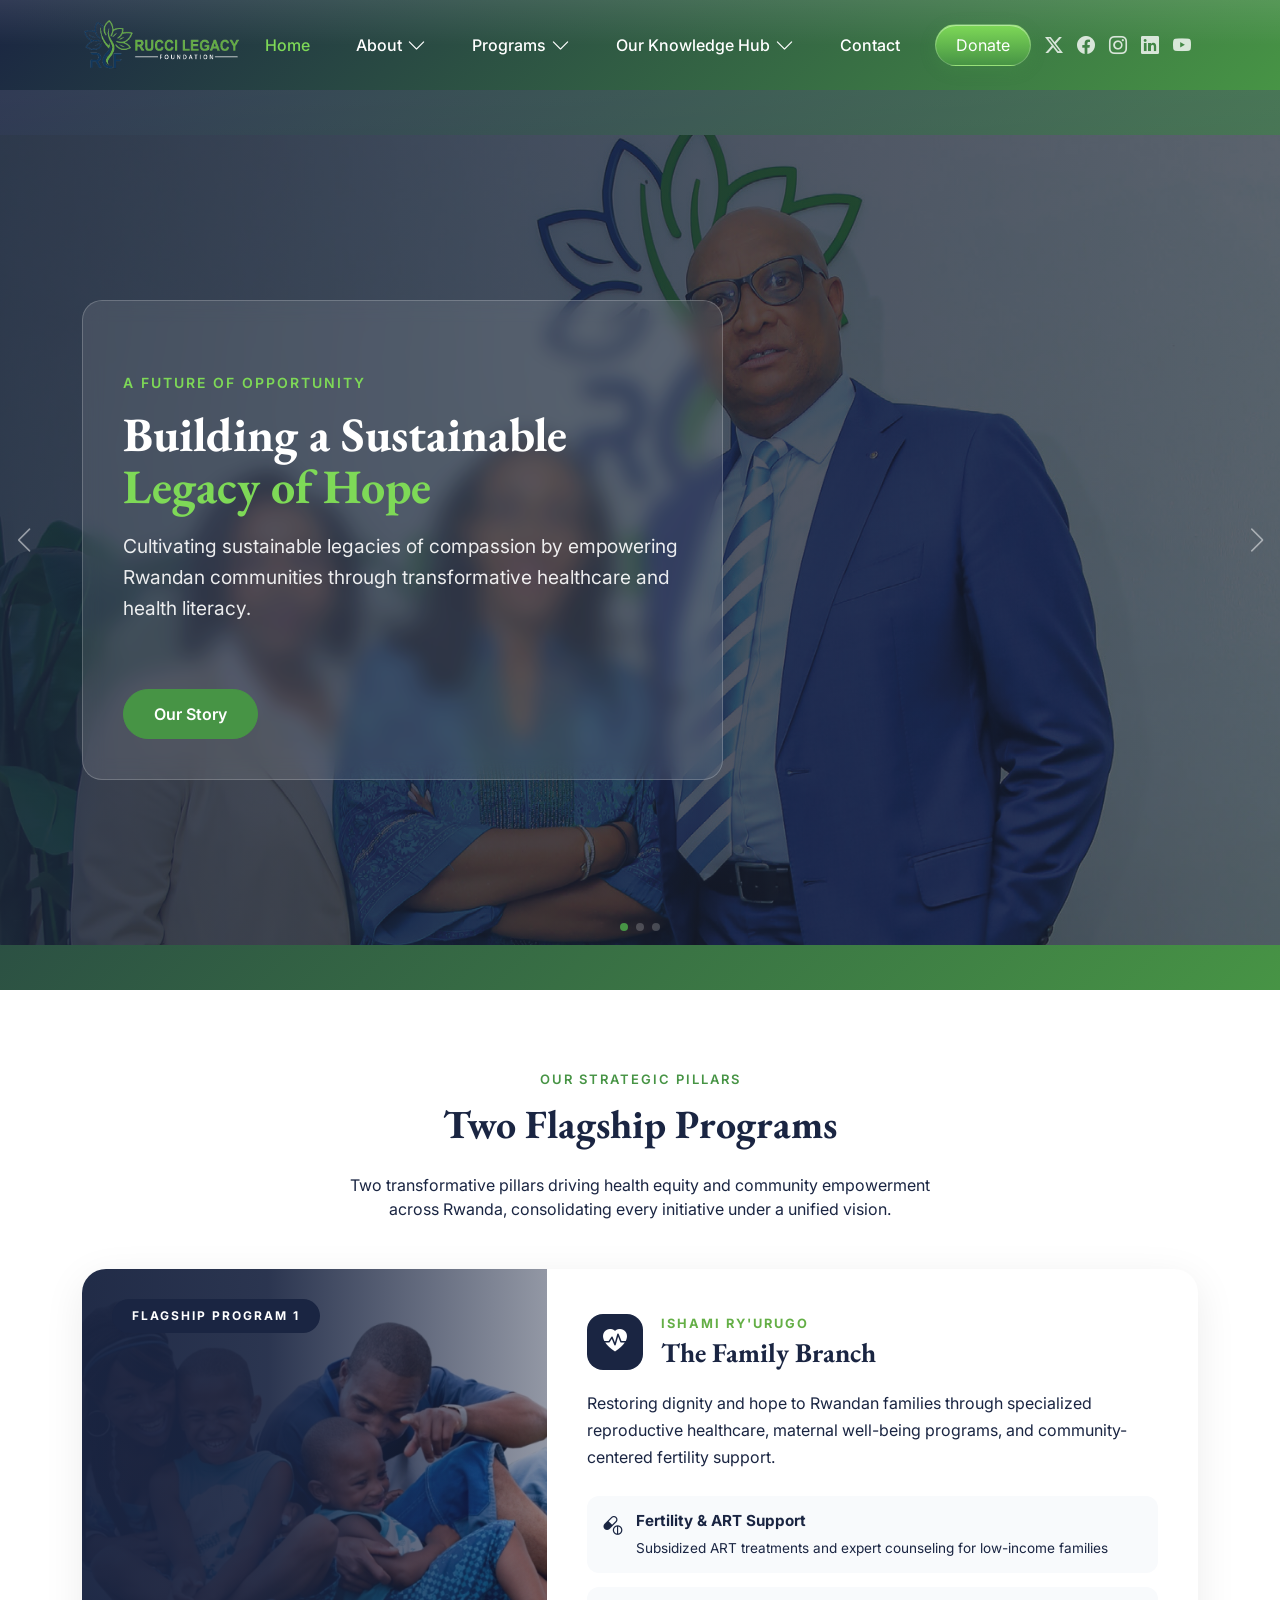
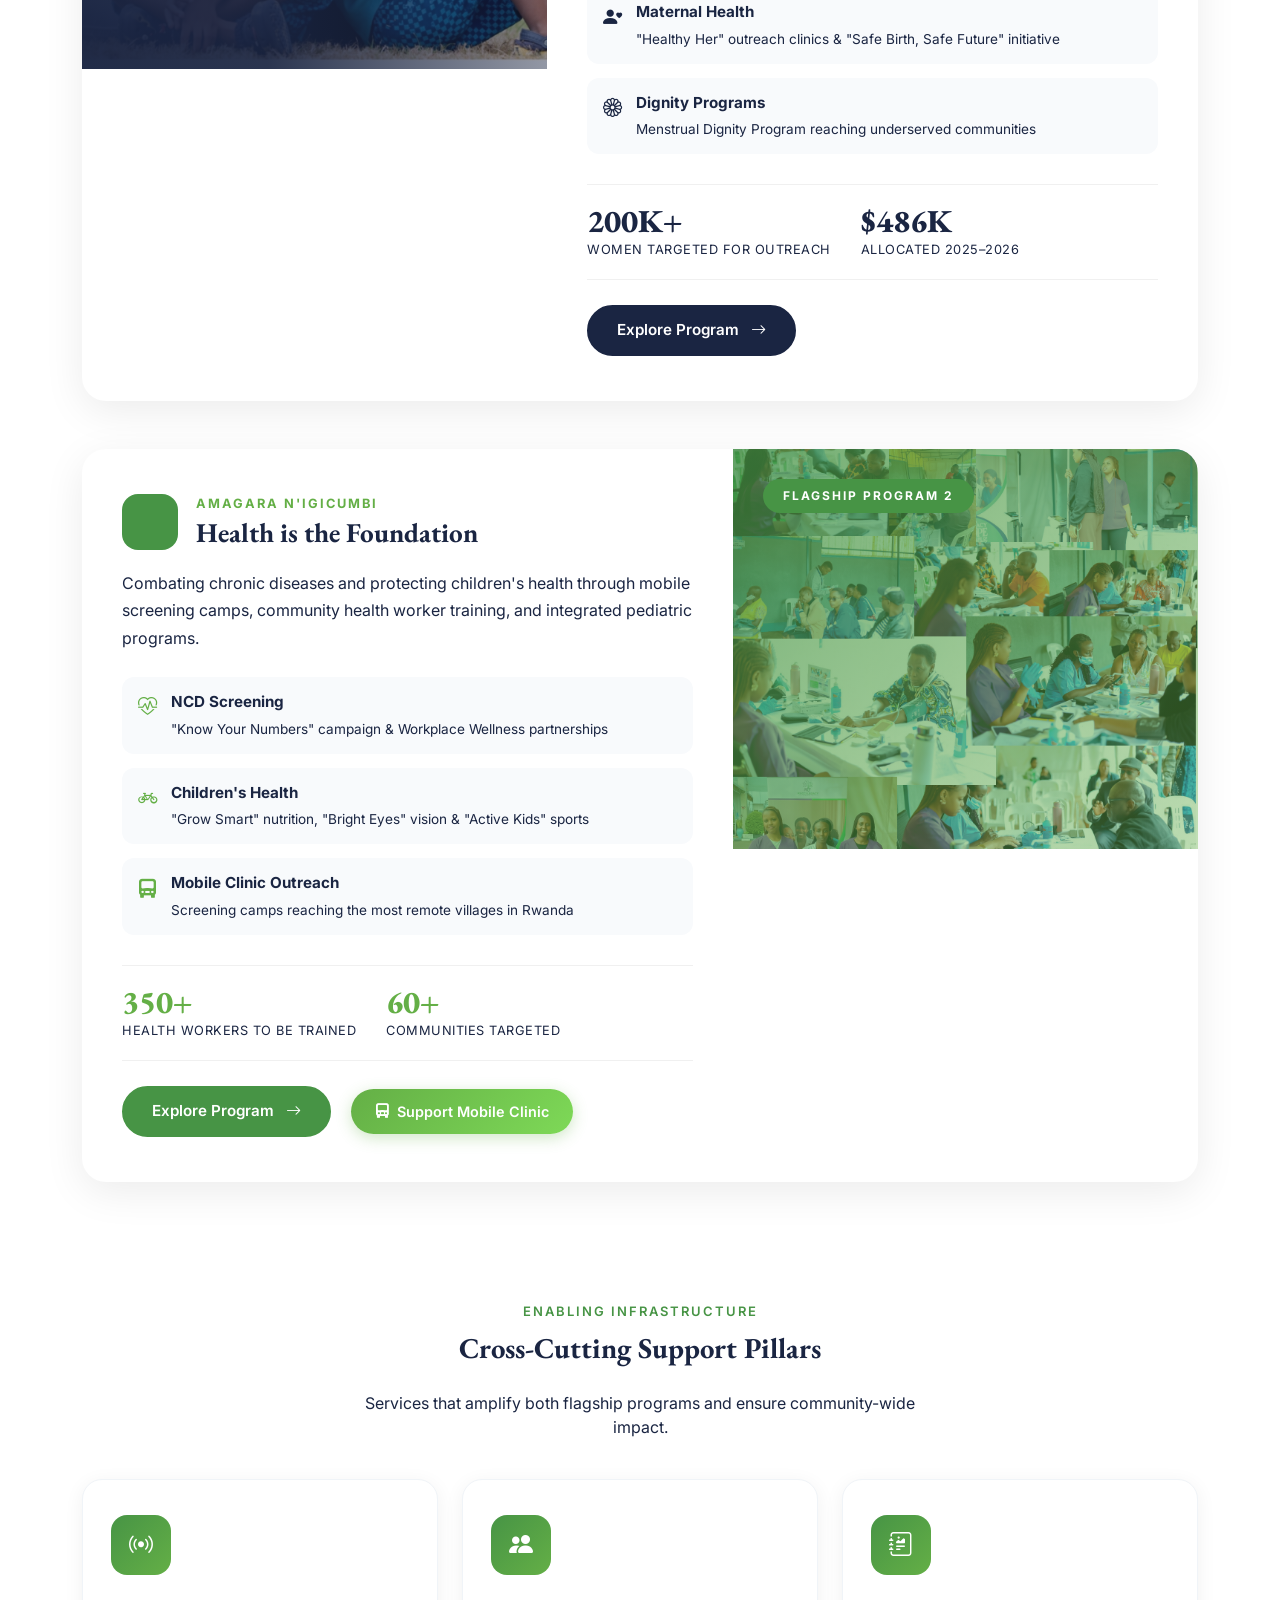
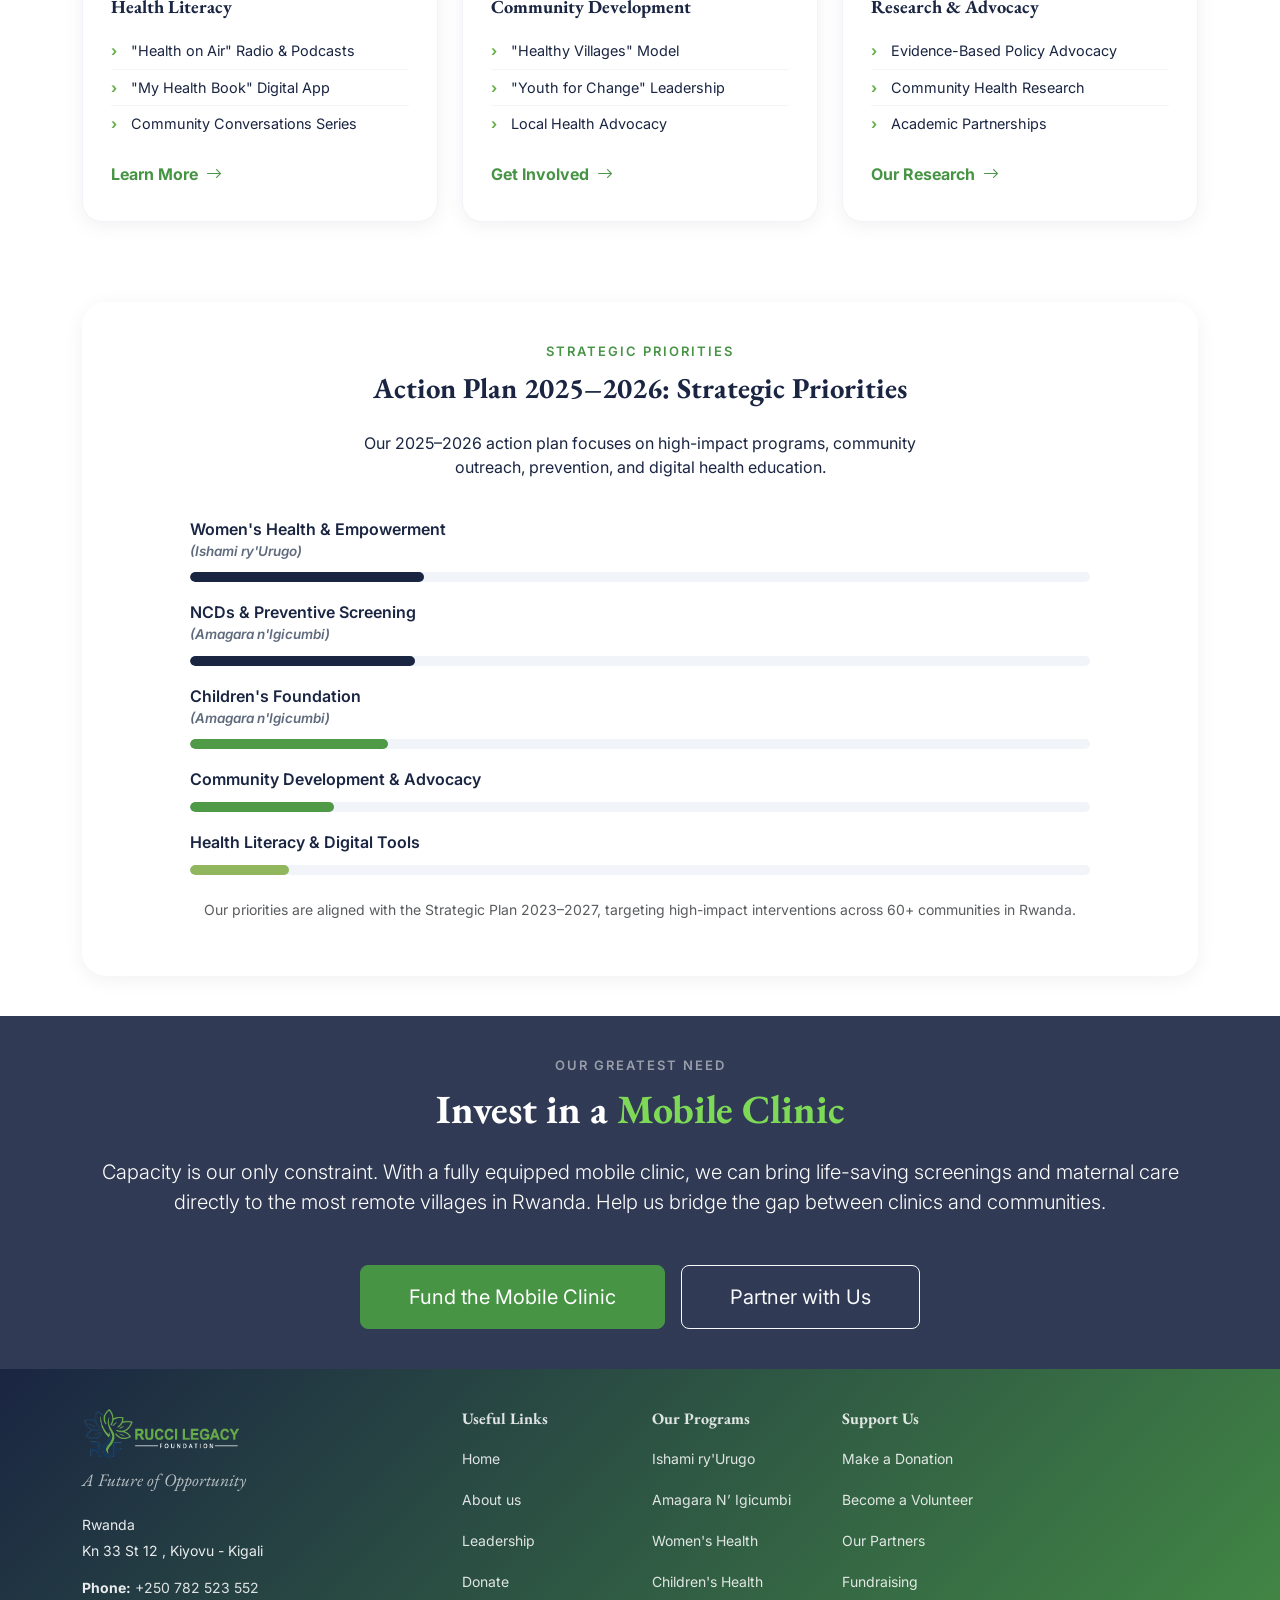
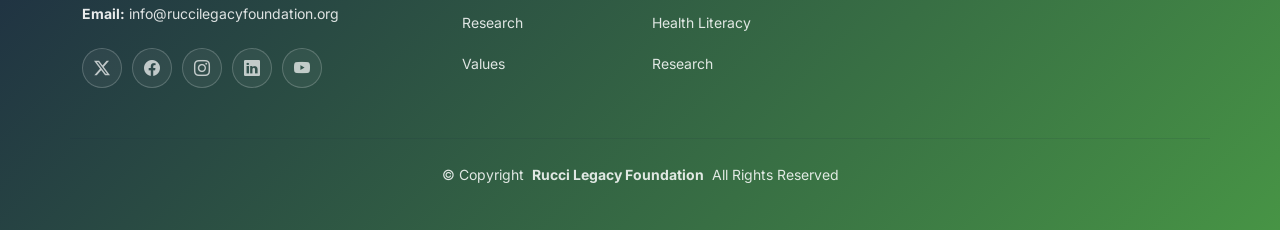
==== commit efc8e6eb: "Updated website design and mobile navigation" ====
--- a/index.html
+++ b/index.html
@@ -33,7 +33,6 @@
   <!-- Fonts -->
   <link href="https://fonts.googleapis.com" rel="preconnect">
   <link href="https://fonts.gstatic.com" rel="preconnect" crossorigin>
-  <link href="https://fonts.googleapis.com/css2?family=Poppins:wght@300;400;500;600;700&display=swap" rel="stylesheet">
   <link
     href="https://fonts.googleapis.com/css2?family=Inter:wght@100;200;300;400;500;600;700;800;900&family=EB+Garamond:ital,wght@0,400;0,500;0,600;0,700;0,800;1,400;1,500;1,600;1,700;1,800&display=swap"
     rel="stylesheet">
@@ -45,12 +44,12 @@
   <link href="assets/vendor/swiper/swiper-bundle.min.css" rel="stylesheet">
 
   <!-- Main CSS File -->
-  <link href="assets/css/main.css?v=3" rel="stylesheet">
+  <link href="assets/css/main.css?v=4" rel="stylesheet">
 </head>
 
 <body class="index-page">
 
-  <header id="header" class="header d-flex align-items-center sticky-top">
+<header id="header" class="header d-flex align-items-center sticky-top">
   <div class="container position-relative d-flex align-items-center justify-content-between">
 
     <a href="index.html" class="logo d-flex align-items-center me-auto me-xl-0">
@@ -81,6 +80,9 @@
         </li>
 
         <li><a href="contact.html">Contact</a></li>
+        <li class="mobile-donate-item d-xl-none mt-3">
+          <a href="donate.html" class="donate-nav-btn">Donate</a>
+        </li>
       </ul>
       <i class="mobile-nav-toggle d-xl-none bi bi-list"></i>
     </nav>
@@ -133,12 +135,14 @@
               <div class="row">
                 <div class="col-lg-7">
                   <div class="hero-content" data-aos="fade-up">
-                    <span class="hero-tagline">A Future of Opportunity</span>
-                    <h1>Building a Sustainable <span class="text-accent">Legacy of Hope</span></h1>
-                    <p>
-                      Cultivating sustainable legacies of compassion by empowering Rwandan communities through
-                      transformative healthcare and health literacy.
-                    </p>
+                    <div class="hero-copy">
+                      <span class="hero-tagline">A Future of Opportunity</span>
+                      <h1 class="short-title">Building a Sustainable <span class="text-accent">Legacy of Hope</span></h1>
+                      <p>
+                        Cultivating sustainable legacies of compassion by empowering Rwandan communities through
+                        transformative healthcare and health literacy.
+                      </p>
+                    </div>
                     <div class="hero-actions">
                       <a href="about.html" class="btn btn-primary">Our Story</a>
                     </div>
@@ -152,13 +156,15 @@
             <div class="container">
               <div class="row">
                 <div class="col-lg-7">
-                  <div class="hero-content" data-aos="fade-up">
-                    <span class="hero-tagline">Health is the Foundation</span>
-                    <h1>Amagara N’Igicumbi <span class="text-accent">Community Screening</span></h1>
-                    <p>
-                      Bringing specialized medical screenings directly to our communities, ensuring early detection and
-                      prevention of chronic illnesses.
-                    </p>
+                  <div class="hero-content compact-hero" data-aos="fade-up">
+                    <div class="hero-copy">
+                      <span class="hero-tagline">Health is the Foundation</span>
+                      <h1><span class="nowrap">Amagara N’Igicumbi</span> <span class="text-accent">Community Screening</span></h1>
+                      <p>
+                        Bringing specialized medical screenings directly to our communities, ensuring early detection and
+                        prevention of chronic illnesses.
+                      </p>
+                    </div>
                     <div class="hero-actions">
                       <a href="amagara-n-igicumbi.html" class="btn btn-primary">Learn More</a>
                     </div>
@@ -173,12 +179,14 @@
               <div class="row">
                 <div class="col-lg-7">
                   <div class="hero-content" data-aos="fade-up">
-                    <span class="hero-tagline">The Family Branch</span>
-                    <h1>Ishami ry’Urugo <span class="text-accent">Fertility Support</span></h1>
-                    <p>
-                      Restoring dignity and hope to Rwandan families through specialized medical care, counseling, and
-                      assisted reproductive technologies.
-                    </p>
+                    <div class="hero-copy">
+                      <span class="hero-tagline">The Family Branch</span>
+                      <h1>Ishami ry’Urugo <span class="text-accent">Fertility Support</span></h1>
+                      <p>
+                        Restoring dignity and hope to Rwandan families through specialized medical care, counseling, and
+                        assisted reproductive technologies.
+                      </p>
+                    </div>
                     <div class="hero-actions">
                       <a href="ishami-ry-urugo.html" class="btn btn-primary">Our Impact</a>
                     </div>
@@ -400,7 +408,6 @@
             <div class="budget-bar-item" data-aos="fade-right" data-aos-delay="100">
               <div class="budget-bar-label">
                 <span>Women's Health &amp; Empowerment <em>(Ishami ry'Urugo)</em></span>
-                <span class="priority-badge priority-critical">Critical Focus</span>
               </div>
               <div class="budget-bar-track">
                 <div class="budget-bar-fill animate-bar priority-critical" style="--bar-width: 26%;"></div>
@@ -409,7 +416,6 @@
             <div class="budget-bar-item" data-aos="fade-right" data-aos-delay="150">
               <div class="budget-bar-label">
                 <span>NCDs &amp; Preventive Screening <em>(Amagara n'Igicumbi)</em></span>
-                <span class="priority-badge priority-critical">Critical Focus</span>
               </div>
               <div class="budget-bar-track">
                 <div class="budget-bar-fill animate-bar priority-critical" style="--bar-width: 25%;"></div>
@@ -418,7 +424,6 @@
             <div class="budget-bar-item" data-aos="fade-right" data-aos-delay="200">
               <div class="budget-bar-label">
                 <span>Children's Foundation <em>(Amagara n'Igicumbi)</em></span>
-                <span class="priority-badge priority-strong">Strong Focus</span>
               </div>
               <div class="budget-bar-track">
                 <div class="budget-bar-fill animate-bar priority-strong" style="--bar-width: 22%;"></div>
@@ -427,7 +432,6 @@
             <div class="budget-bar-item" data-aos="fade-right" data-aos-delay="250">
               <div class="budget-bar-label">
                 <span>Community Development &amp; Advocacy</span>
-                <span class="priority-badge priority-strong">Strong Focus</span>
               </div>
               <div class="budget-bar-track">
                 <div class="budget-bar-fill animate-bar priority-strong" style="--bar-width: 16%;"></div>
@@ -436,7 +440,6 @@
             <div class="budget-bar-item" data-aos="fade-right" data-aos-delay="250">
               <div class="budget-bar-label">
                 <span>Health Literacy &amp; Digital Tools</span>
-                <span class="priority-badge priority-growing">Growing Focus</span>
               </div>
               <div class="budget-bar-track">
                 <div class="budget-bar-fill animate-bar priority-growing" style="--bar-width: 11%;"></div>
--- a/assets/css/main.css
+++ b/assets/css/main.css
@@ -1,9 +1,3 @@
-/* :root {
-  --default-font: "EB Garamond",  system-ui, -apple-system, "Segoe UI", Roboto, "Helvetica Neue", Arial, "Noto Sans", "Liberation Sans", sans-serif, "Apple Color Emoji", "Segoe UI Emoji", "Segoe UI Symbol", "Noto Color Emoji";
-  --heading-font: "EB Garamond",  sans-serif;
-  --nav-font: "Inter",  sans-serif;
-} */
-
 :root {
   --default-font: "Inter", system-ui, -apple-system, sans-serif;
   --heading-font: "EB Garamond", serif;
@@ -29,8 +23,6 @@
 }
 
 /* Nav Menu Colors - The following color variables are used specifically for the navigation menu. They are separate from the global colors to allow for more customization options */
-:root {
-  --nav-color: #1a2542;
   /* The default color of the main navmenu links */
   --nav-hover-color: #1a2542;
   /* Applied to main navmenu links when they are hovered over or active */
@@ -73,6 +65,14 @@
   font-family: var(--default-font);
 }
 
+body, button, input, textarea, select, .btn, .card, .card-body, .card-title, .card-text, .small, small, .badge, .priority-badge {
+  font-family: var(--default-font);
+}
+
+nav, .nav-link, .navbar, .header .header-nav, .header .header-nav .nav-link, .header .header-social-links a {
+  font-family: var(--nav-font);
+}
+
 a {
   color: var(--accent-color);
   text-decoration: none;
@@ -186,7 +186,7 @@
 .header .header-social-links {
   display: flex;
   align-items: center;
-  gap: 14px;
+  gap: 6px !important;
   flex-wrap: nowrap;
   white-space: nowrap;
   padding-right: 15px;
@@ -203,7 +203,7 @@
   flex-shrink: 0;
   transition: 0.3s;
   font-size: 18px;
-  padding-left: 10px;
+  padding: 0 4px !important;
 }
 
 .header .header-social-links a:hover {
@@ -251,7 +251,11 @@
   }
 
   .navmenu > ul > li + li {
-    margin-left: 24px;
+    margin-left: 16px;
+  }
+
+  .navmenu > ul > li:last-child {
+    margin-left: 14px;
   }
 
   .navmenu a,
@@ -350,12 +354,14 @@
 /* Navmenu - Mobile */
 @media (max-width: 1199px) {
   .mobile-nav-toggle {
-    color: #1a2542 !important;
+    color: #ffffff !important;
     font-size: 28px;
     line-height: 0;
     margin-right: 10px;
     cursor: pointer;
     transition: color 0.3s;
+    position: relative;
+    top: 2px;
   }
 
   .navmenu {
@@ -379,7 +385,7 @@
     height: 100vh;
     padding: 20px 0;
     margin: 0;
-    background-color: var(--nav-mobile-background-color);
+    background: rgba(26, 37, 66, 0.96);
     overflow-y: auto;
     box-shadow: -2px 0 10px rgba(0, 0, 0, 0.2);
     transform: translateX(100%);
@@ -389,7 +395,7 @@
 
   .navmenu a,
   .navmenu a:focus {
-    color: #1a2542;
+    color: #ffffff !important;
     padding: 10px 20px;
     font-family: var(--nav-font);
     font-size: 17px;
@@ -450,10 +456,11 @@
     max-height: none !important;
 
     margin: 8px 18px 12px 18px !important;
-    padding: 8px !important;
-
-    background: linear-gradient(135deg, rgba(100, 175, 70, 0.10), rgba(100, 175, 70, 0.03)) !important;
-    border: 1px solid rgba(100, 175, 70, 0.15) !important;
+    padding: 12px 12px 14px 12px !important;
+
+    background: rgba(255, 255, 255, 0.08) !important;
+    backdrop-filter: blur(10px);
+    border: 1px solid rgba(255, 255, 255, 0.08) !important;
     border-radius: 18px !important;
     box-shadow: 0 8px 24px rgba(26, 37, 66, 0.08) !important;
     overflow: visible !important;
@@ -479,7 +486,7 @@
     line-height: 1.25 !important;
     font-weight: 600 !important;
     border-radius: 12px !important;
-    color: #1a2542 !important;
+    color: rgba(255,255,255,0.92) !important;
   }
 
   .navmenu .dropdown > ul li + li {
@@ -493,6 +500,19 @@
 
   .mobile-nav-active .navmenu>ul {
     transform: translateX(0);
+    background:
+      linear-gradient(
+        180deg,
+        rgba(26, 37, 66, 0.96) 0%,
+        rgba(38, 70, 83, 0.94) 40%,
+        rgba(71, 148, 69, 0.92) 100%
+      ) !important;
+    backdrop-filter: blur(18px);
+    -webkit-backdrop-filter: blur(18px);
+    border-left: 1px solid rgba(255,255,255,0.12);
+    box-shadow:
+      -10px 0 40px rgba(0,0,0,0.25),
+      inset 1px 0 rgba(255,255,255,0.08);
   }
 
   .mobile-nav-active .navmenu::before {
@@ -510,7 +530,7 @@
     color: #fff;
     position: fixed;
     font-size: 32px;
-    top: 15px;
+    top: 18px;
     right: 15px;
     margin-right: 0;
     z-index: 10001;
@@ -526,19 +546,58 @@
 
   .mobile-nav-active .navmenu>ul a,
   .mobile-nav-active .navmenu>ul a:focus {
-    color: #1a2542;
+    color: #ffffff !important;
     padding: 14px 20px;
     display: block;
   }
 
+  .mobile-donate-item {
+    display: block;
+    width: 100%;
+    padding: 0 20px;
+  }
+
+  .mobile-donate-item .donate-nav-btn {
+    width: 100%;
+    display: inline-flex;
+    justify-content: center;
+    align-items: center;
+    padding: 14px 18px;
+    border-radius: 999px;
+    background: linear-gradient(135deg, #64af46 0%, #479445 100%);
+    color: #ffffff !important;
+    font-weight: 700;
+    text-align: center;
+    box-shadow: 0 16px 28px rgba(0, 0, 0, 0.18);
+  }
+
+  /* Responsive: hide header Donate on mobile, show mobile-drawer CTA */
+  @media (max-width: 1199.98px) {
+    .header .container > .donate-nav-btn {
+      display: none !important;
+    }
+    .mobile-donate-item {
+      display: block !important;
+    }
+  }
+
+  @media (min-width: 1200px) {
+    .header .container > .donate-nav-btn {
+      display: inline-flex !important;
+    }
+    .mobile-donate-item {
+      display: none !important;
+    }
+  }
+
   .mobile-nav-active .navmenu>ul > li + li {
     margin-top: 4px;
   }
 
   .mobile-nav-active .navmenu .donate-nav-btn {
-    width: calc(100% - 48px);
-    max-width: 260px;
-    margin: 0 24px 16px;
+    width: 100%;
+    max-width: none;
+    margin: 0 0 16px;
     display: inline-flex;
     justify-content: center;
   }
@@ -550,6 +609,14 @@
   .mobile-nav-active .navmenu>ul .dropdown ul {
     margin: 0 16px 12px 16px;
     padding: 12px 0;
+    background: rgba(255,255,255,0.08) !important;
+    backdrop-filter: blur(10px);
+    border: 1px solid rgba(255,255,255,0.08);
+    border-radius: 18px;
+  }
+
+  .mobile-nav-active .navmenu>ul .dropdown ul li a {
+    color: rgba(255,255,255,0.92) !important;
   }
 
   .navmenu {
@@ -559,6 +626,34 @@
 
   .header .header-social-links {
     display: none;
+  }
+
+  .header .container {
+    flex-wrap: wrap;
+    align-items: center;
+    gap: 10px;
+  }
+
+  .header .donate-nav-btn {
+    order: 2;
+    margin-left: auto;
+    margin-right: 0;
+  }
+
+  .header .navmenu {
+    order: 3;
+  }
+
+  .navmenu>ul {
+    width: min(85vw, 360px);
+  }
+
+  .mobile-nav-active .navmenu>ul {
+    transform: translateX(0);
+  }
+
+  .mobile-nav-active .navmenu::before {
+    width: calc(100vw - min(85vw, 360px));
   }
 }
 
@@ -1270,7 +1365,7 @@
   padding: 8px 20px !important;
   border-radius: 50px;
   margin-left: 20px;
-  margin-right: 15px;
+  margin-right: 10px;
   border: 1px solid rgba(255, 255, 255, 0.2);
   box-shadow: 0 4px 15px rgba(71, 148, 69, 0.3), inset 0 1px 0 rgba(255, 255, 255, 0.4);
   transition: 0.3s;
@@ -2013,10 +2108,27 @@
 
   .slider .hero-content,
   .hero-content {
+    display: flex;
+    flex-direction: column;
+    justify-content: space-between;
     padding: 24px 20px;
     border-radius: 18px;
     max-width: 100%;
+    min-height: auto;
+    height: auto;
     margin: 0 auto;
+  }
+
+  .hero-copy {
+    display: flex;
+    flex-direction: column;
+    justify-content: center;
+    flex: 1 1 auto;
+  }
+
+  .hero-actions {
+    margin-top: auto;
+    padding-top: 30px;
   }
 
   .hero-content h1 {
@@ -2085,12 +2197,29 @@
 .hero-content {
   position: relative;
   z-index: 2;
+  width: 100%;
+  max-width: 850px;
+  min-height: 480px;
+  height: 480px;
+  display: flex;
+  flex-direction: column;
   padding: 40px;
   background: rgba(255, 255, 255, 0.1);
   backdrop-filter: blur(10px);
   border: 1px solid rgba(255, 255, 255, 0.2);
   border-radius: 20px;
   color: #ffffff;
+}
+
+.hero-copy {
+  display: flex;
+  flex-direction: column;
+  justify-content: center;
+  flex: 1 1 auto;
+}
+
+.hero-actions {
+  margin-top: auto;
 }
 
 .hero-tagline {
@@ -2112,6 +2241,18 @@
   color: #ffffff;
 }
 
+/* Smaller heading for the first slide to keep text inside the hero box */
+.hero-content h1.short-title {
+  font-size: 3rem;
+  margin-bottom: 18px;
+}
+
+@media (max-width: 991px) {
+  .hero-content h1.short-title {
+    font-size: 2rem;
+  }
+}
+
 .hero-content p {
   font-size: 1.2rem;
   line-height: 1.6;
@@ -2129,6 +2270,114 @@
   font-weight: 600;
   border-radius: 50px;
   transition: all 0.3s ease;
+}
+
+/* Expert Insights photo */
+.expert-photo {
+  width: 64px;
+  height: 64px;
+  object-fit: cover;
+  border: 2px solid rgba(126, 217, 87, 0.15);
+}
+
+/* Compact hero tweaks for the Amagara slide */
+.hero-content.compact-hero h1 {
+  font-size: 3rem;
+  margin-bottom: 12px;
+}
+
+.hero-content.compact-hero p {
+  margin-bottom: 12px;
+  font-size: 1.05rem;
+}
+
+.hero-content.compact-hero .hero-actions {
+  margin-top: auto;
+  padding-top: 12px;
+}
+
+.nowrap { white-space: nowrap; }
+
+@media (max-width: 991px) {
+  .hero-content.compact-hero h1 { font-size: 2rem; }
+}
+
+@media (max-width: 991px) {
+  #slider,
+  .slider .swiper-slide,
+  #slider .swiper-slide {
+    width: 100% !important;
+    height: auto !important;
+    min-height: 380px;
+    padding: 40px 0;
+  }
+
+  .hero-content {
+    max-width: 100% !important;
+    width: auto !important;
+    min-height: auto !important;
+    height: auto !important;
+    padding: 24px 18px !important;
+  }
+
+  .hero-content h1 {
+    font-size: 2rem !important;
+    line-height: 1.1 !important;
+  }
+
+  .hero-content p {
+    font-size: 1rem !important;
+  }
+
+  .hero-actions {
+    display: flex !important;
+    flex-direction: column !important;
+    gap: 12px !important;
+  }
+
+  .hero-actions .btn {
+    width: 100% !important;
+    padding: 12px 18px !important;
+  }
+
+  .slider .swiper-wrapper {
+    height: auto !important;
+  }
+
+  .hero-content.compact-hero {
+    padding: 24px 18px !important;
+  }
+
+  .hero-content.compact-hero p {
+    font-size: 1rem !important;
+  }
+
+  .hero-content.compact-hero .hero-actions {
+    padding-top: 12px !important;
+  }
+
+  .section .row.g-4 > .col-md-6,
+  .section .row.g-4 > .col-lg-6,
+  .section .row.g-4 > .col-lg-4,
+  .section .row.g-4 > .col-lg-5,
+  .section .row.g-4 > .col-lg-7,
+  .section .row.gy-4 > .col-lg-6,
+  .section .row.gy-4 > .col-lg-7,
+  .section .row.gy-4 > .col-lg-5 {
+    flex: 0 0 100% !important;
+    max-width: 100% !important;
+  }
+
+  .d-flex.align-items-start,
+  .d-flex.align-items-center {
+    flex-direction: column !important;
+    align-items: flex-start !important;
+  }
+
+  .d-flex.align-items-start .bi,
+  .d-flex.align-items-center .bi {
+    margin-bottom: 10px !important;
+  }
 }
 
 .btn-primary {
